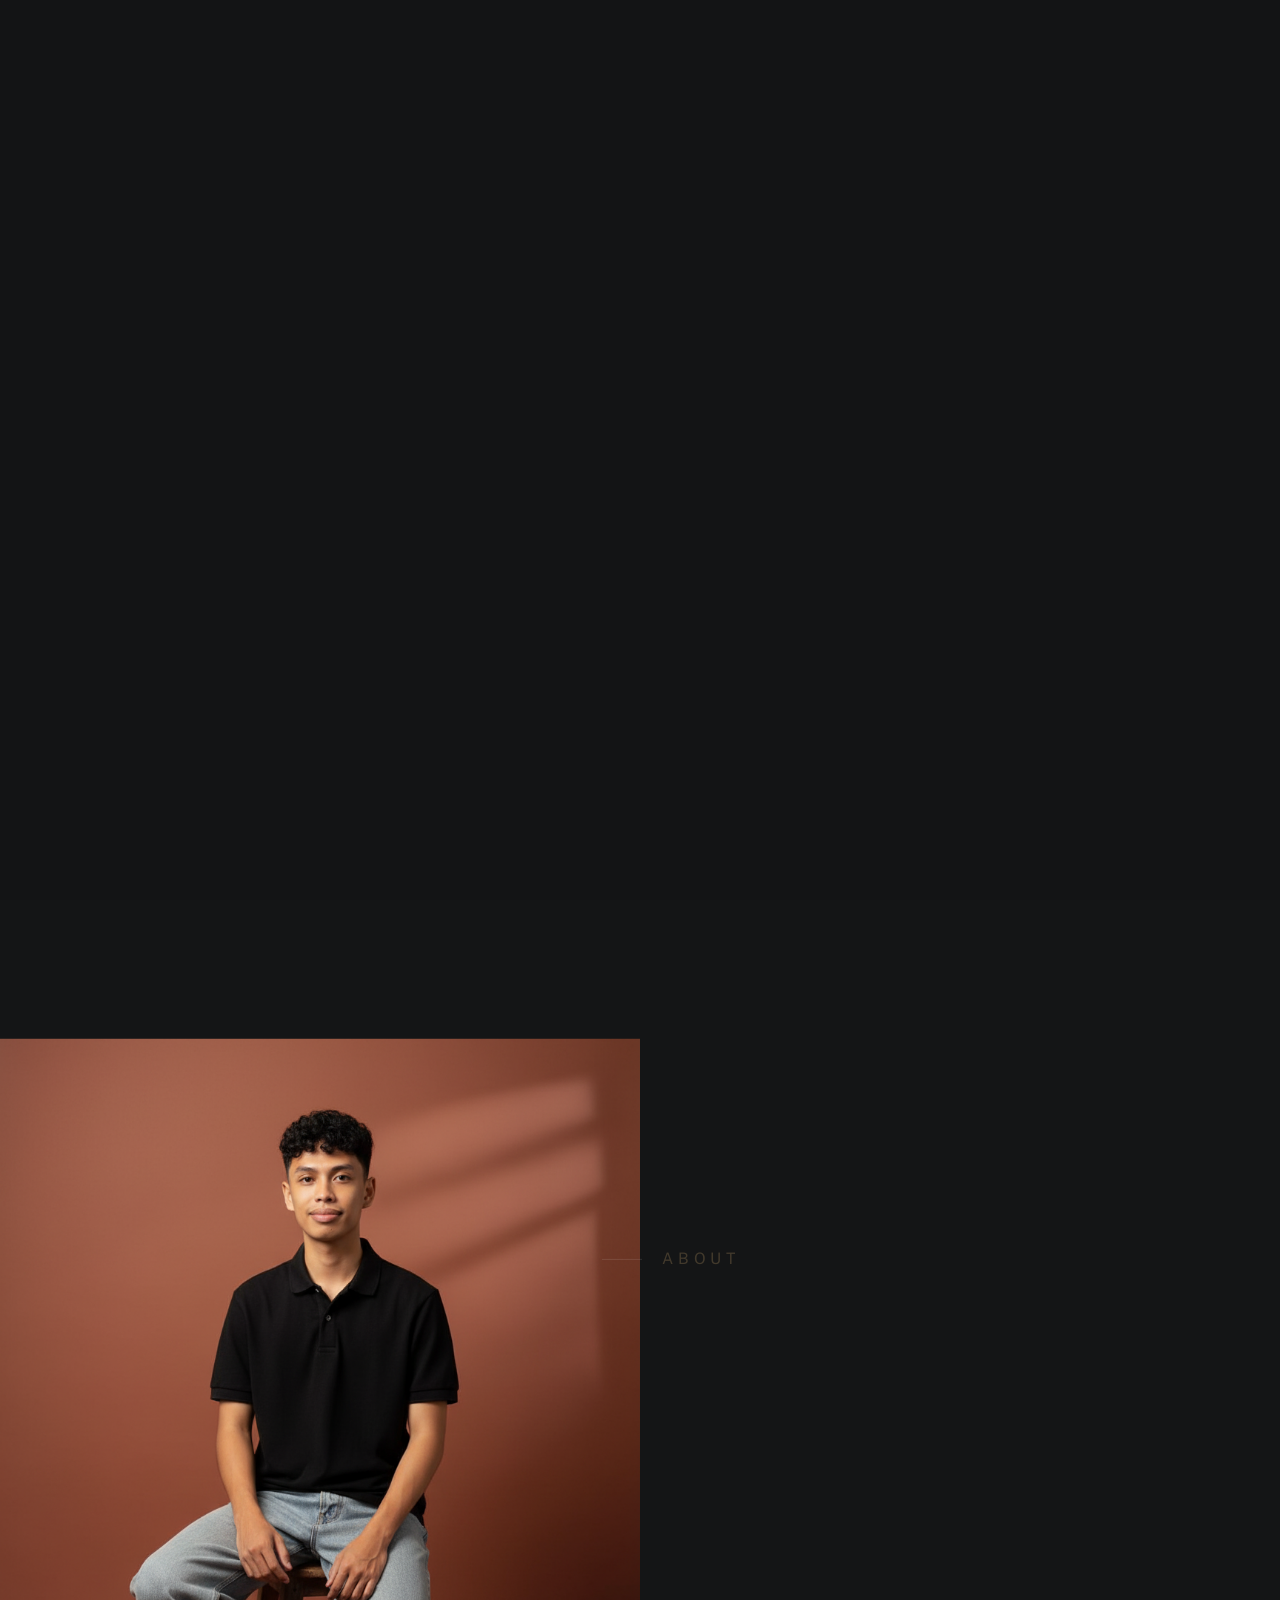
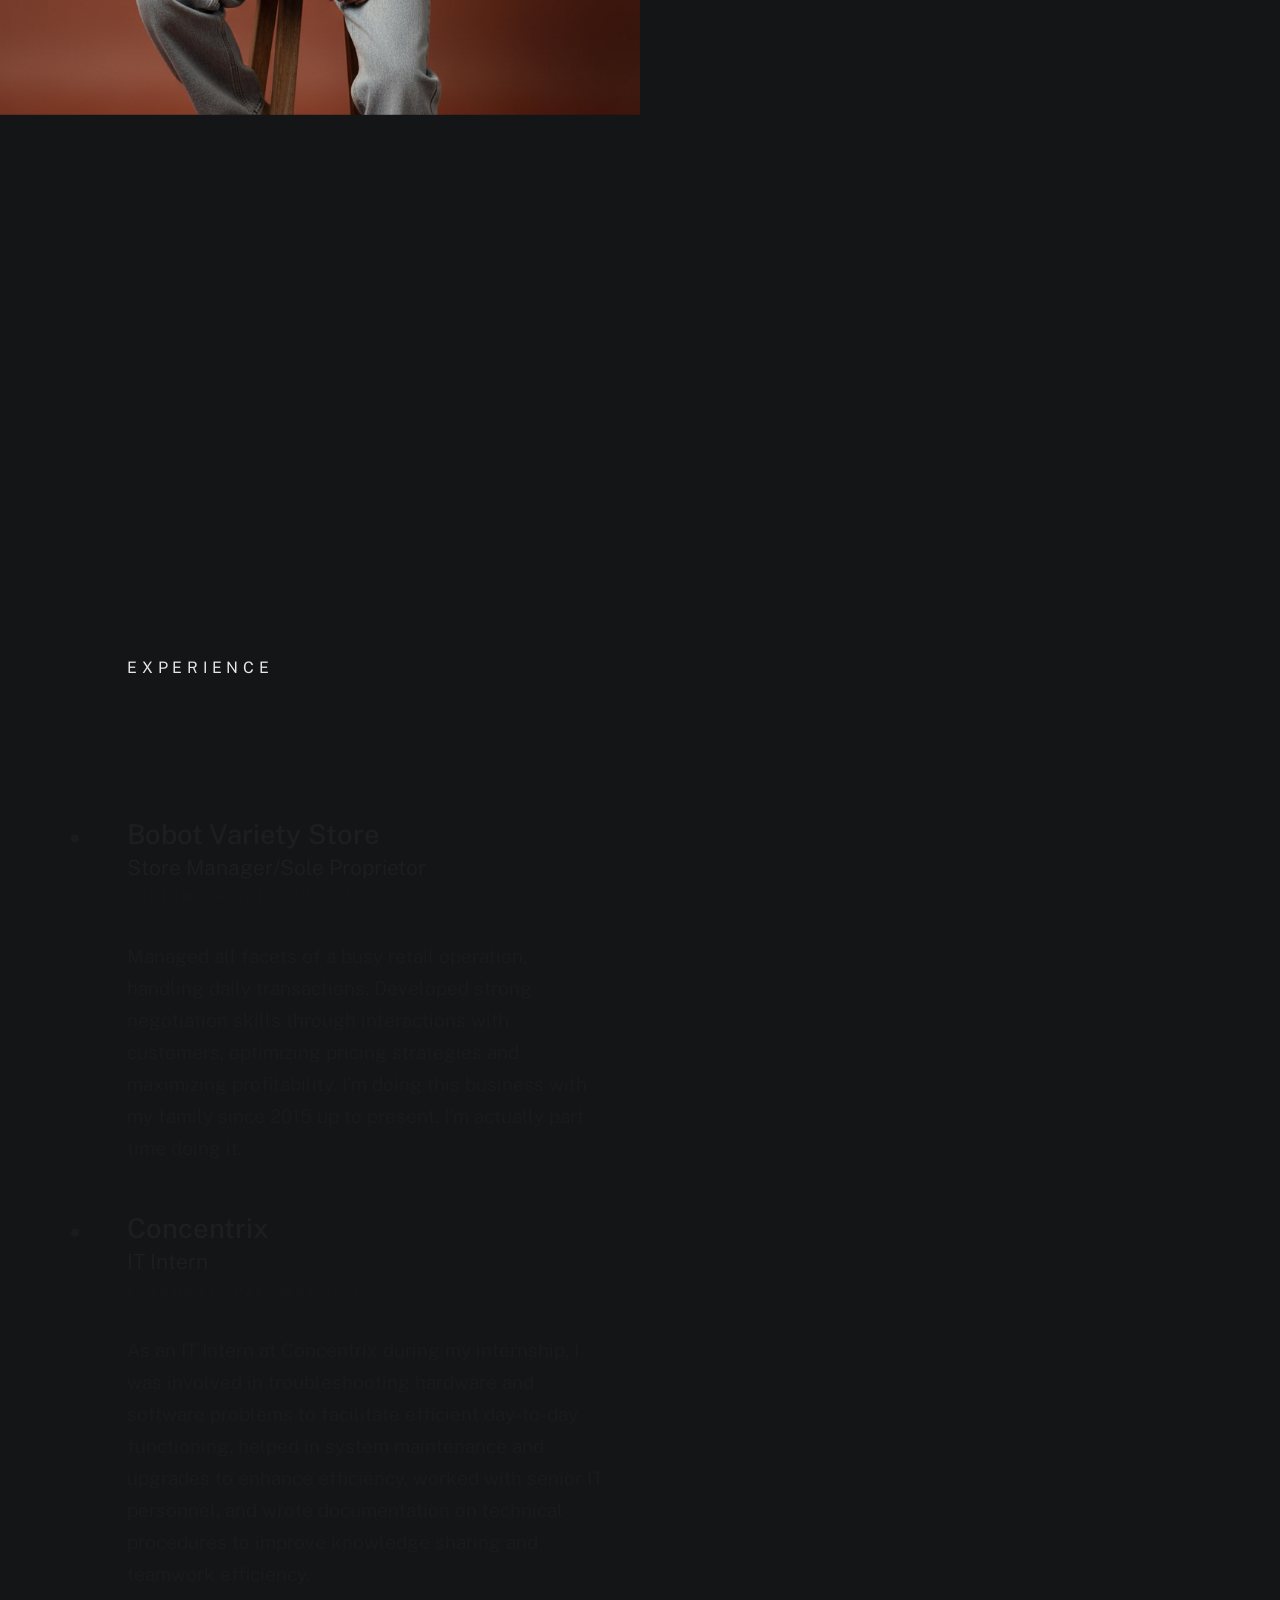
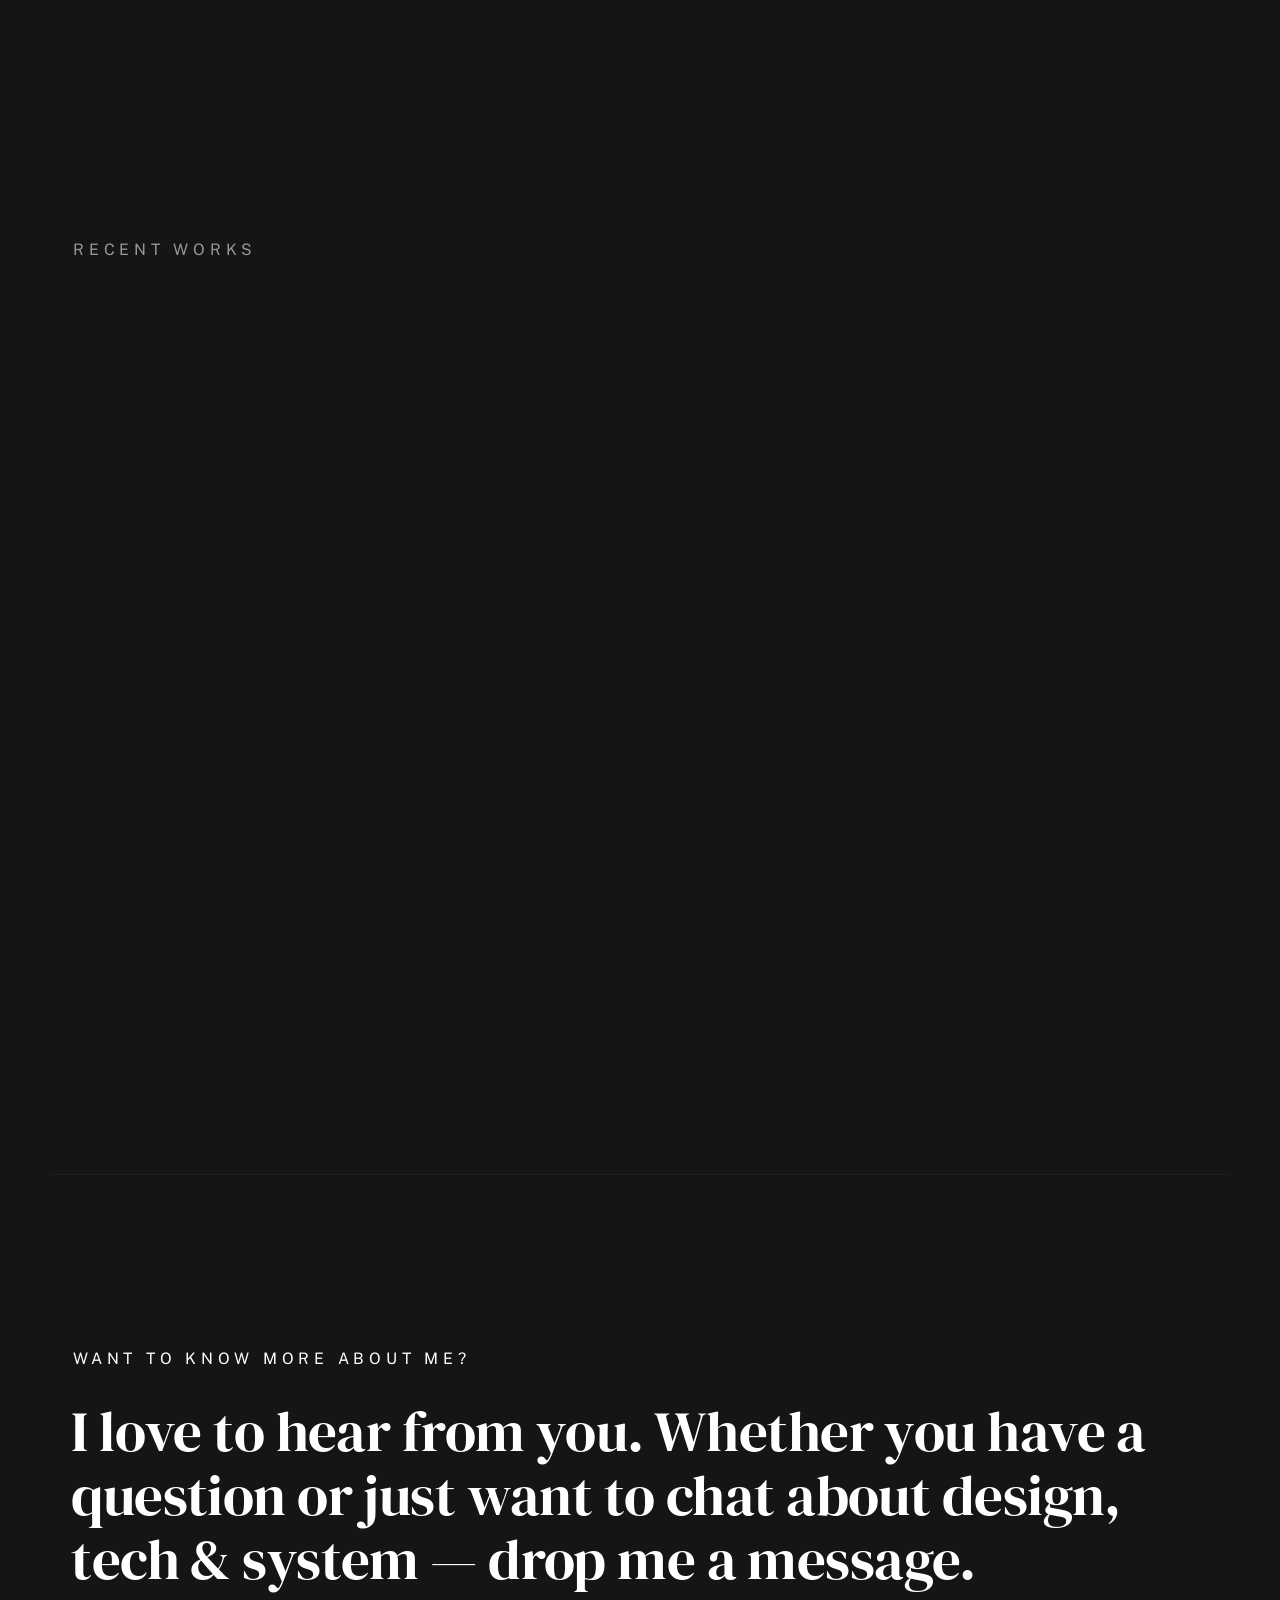
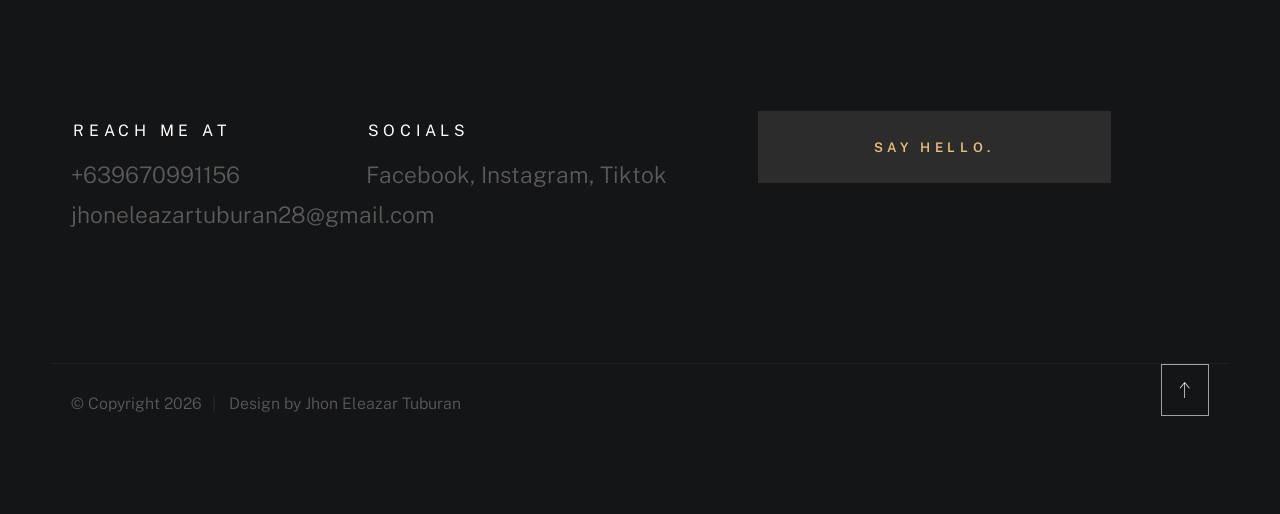
==== index.html @ 9a714595 "Update CV link to point to Resume.pdf" ====
<!DOCTYPE html>
<html class="no-js ss-preload" lang="en">
<head>

    <!--- basic page needs
    ================================================== -->
    <meta charset="utf-8">
    <title>Eleazar</title>
    <meta name="description" content="">
    <meta name="author" content="">

    <!-- mobile specific metas
    ================================================== -->
    <meta name="viewport" content="width=device-width, initial-scale=1">

    <!-- CSS
    ================================================== -->
    <link rel="stylesheet" href="css/vendor.css">
    <link rel="stylesheet" href="css/styles.css">

    <!-- favicons
    ================================================== -->
    <link rel="apple-touch-icon" sizes="180x180" href="images/icons/letter-e.png">
    <link rel="icon" sizes="180x180" href="images/icons/letter-e.png">
    <link rel="icon" type="image/png" sizes="32x32" href="images/icons/letter-e.png">
    <link rel="icon" type="image/png" sizes="16x16" href="images/icons/letter-e.png">
    <link rel="manifest" href="site.webmanifest">

</head>

<body id="top">


    <!-- # preloader
    ================================================== -->
    <div id="preloader">
        <div id="loader">
        </div>
    </div>


    <!-- # page wrap
    ================================================== -->
    <div class="s-pagewrap">

        <div class="circles">
            <span></span>
            <span></span>
            <span></span>
            <span></span>
            <span></span>
        </div>


        <!-- ## site header 
        ================================================== -->
        <header class="s-header">

            <div class="header-mobile">
                <span class="mobile-home-link"><a href="index.html">Eleazar.</a></span>
                <a class="mobile-menu-toggle" href="#0"><span>Menu</span></a>
            </div>

            <div class="row wide main-nav-wrap">
                <nav class="column lg-12 main-nav">
                    <ul>
                        <li><a href="index.html" class="home-link">Eleazar.</a></li>
                        <li class="current"><a href="#intro" class="smoothscroll">Intro</a></li>
                        <li><a href="#about" class="smoothscroll">About</a></li>
                        <li><a href="#works" class="smoothscroll">Works</a></li>
                        <li><a href="#contact" class="smoothscroll">Say Hello</a></li>
                    </ul>
                </nav>
            </div>

        </header> <!-- end s-header -->


        <!-- ## main content
        ==================================================- -->
        <main class="s-content">


            <!-- ### intro
            ================================================== -->
            <section id="intro" class="s-intro target-section">

                <div class="row intro-content wide">

                    <div class="column">
                        <div class="text-pretitle with-line">
                            Welcome!
                        </div>

                        <h1 class="text-huge-title">
                            I am Jhon Eleazar, <br>
                            a digital designer <br>
                            & frontend <br> 
                            developer based <br>
                            in San Mateo, Rizal.
                        </h1>
                    </div>

                    <ul class="intro-social">
                        <li><a href="https://www.facebook.com/eleazartubers/" target="_blank">Facebook</a></li>
                        <li><a href="https://www.instagram.com/jepphinx/" target="_blank">Instagram</a></li>
                        <li><a href="https://www.tiktok.com/@choc.lets?_r=1&_t=ZS-93Rud3FNH4z" target="_blank">Tiktok</a></li>
                    </ul>

                </div> <!-- end intro content -->

                <a href="#about" class="intro-scrolldown smoothscroll">
                    <svg width="24" height="24" viewBox="0 0 24 24" xmlns="http://www.w3.org/2000/svg" fill-rule="evenodd" clip-rule="evenodd"><path d="M11 21.883l-6.235-7.527-.765.644 7.521 9 7.479-9-.764-.645-6.236 7.529v-21.884h-1v21.883z"/></svg>
                </a>

            </section> <!-- end s-intro -->


            <!-- ### about
            ================================================== -->
            <section id="about" class="s-about target-section">


                <div class="row about-info wide" data-animate-block>

                    <div class="column lg-6 md-12 about-info__pic-block">
                        <img src="images/Ai.png" 
                            alt="" class="about-info__pic" data-animate-el>
                    </div>

                    <div class="column lg-6 md-12">
                        <div class="about-info__text" >

                            <h2 class="text-pretitle with-line" data-animate-el>
                                About
                            </h2>
                            <p class="attention-getter" data-animate-el>
                                I am Jhon Eleazar P. Tuburan, 21 years old, 
                                graduated with a program of Bachelor of Science Information Technology (BSIT)
                                at National Teachers College A.Y. 2025-2026.

                                I can do front-end development and design. I love to create beautiful, simple
                                and professional front-end websites that are easy to use for end-users.
                            </p>
                            <a href="projects/Jhon Eleazar P. Tuburan - Resume.pdf" class="btn btn--medium u-fullwidth" target="_blank" data-animate-el>Download CV</a>

                        </div>
                    </div>
                </div> <!-- about-info -->


                <div class="row about-expertise" data-animate-block>
                    <div class="column lg-12">

                        <h2 class="text-pretitle" data-animate-el>Expertise</h2>

                        <ul class="skills-list h1" data-animate-el>
                            <li>Visual Design</li>
                            <li>UI Design</li>
                            <li>Prototyping</li>
                            <li>Illustration</li>
                        </ul>

                    </div>
                </div> <!-- end about-expertise -->


                <div class="row about-timelines" data-animate-block>

                    <div class="column lg-6 tab-12">

                        <h2 class="text-pretitle" data-animate-el>
                            Experience
                        </h2>

                        <div class="timeline" data-animate-el>

                            <div class="timeline__block">
                                <div class="timeline__bullet"></div>
                                <div class="timeline__header">
                                    <h4 class="timeline__title">Bobot Variety Store</h4>
                                    <h5 class="timeline__meta">Store Manager/Sole Proprietor</h5>
                                    <p class="timeline__timeframe">September 2015 - Present</p>
                                </div>
                                <div class="timeline__desc">
                                    <p> Managed all facets of a busy retail operation, handling daily transactions.  
 
                                        Developed strong negotiation skills through interactions with customers, optimizing pricing strategies and 
                                        maximizing profitability.

                                        I'm doing this business with my family since 2015 up to present. I'm actually part time doing it.
                                </div>
                            </div>
    
                            <div class="timeline__block">
                                <div class="timeline__bullet"></div>
                                <div class="timeline__header">
                                    <h4 class="timeline__title">Concentrix</h4>
                                    <h5 class="timeline__meta">IT Intern</h5>
                                    <p class="timeline__timeframe">February 2026 - May 2026</p>
                                </div>
                                <div class="timeline__desc">
                                    <p>As an IT Intern at Concentrix during my internship, 
                                        I was involved in troubleshooting hardware and software problems to facilitate efficient day-to-day functioning, 
                                        helped in system maintenance and upgrades to enhance efficiency, worked with senior IT personnel, 
                                        and wrote documentation on technical procedures to improve knowledge sharing and teamwork efficiency.</p>
                                </div>
                            </div>
    
                        </div> <!-- end timeline -->

                    </div> <!-- end column -->

                    <div class="column lg-6 tab-12">

                        <h2 class="text-pretitle" data-animate-el>
                            Education
                        </h2>

                        <div class="timeline" data-animate-el>

                            <div class="timeline__block">
                                <div class="timeline__bullet"></div>
                                <div class="timeline__header">
                                    <h4 class="timeline__title">National Teachers College</h4>
                                    <h5 class="timeline__meta">Bachelor of Science in Information Technology</h5>
                                    <p class="timeline__timeframe">August 2026</p>
                                </div>
                                <div class="timeline__desc">
                                    <p>Graduated last August 2026. I actually learned a lot in this institution and made new achievements.
                                        I became a Project Manager in our Capstone Project and we made a website for our client which is a Coffee shop.
                                        I also joined different organizations and seminars to enhance my skills in IT and Development.
                                    </p>
                                </div>
                            </div>
    
                            <div class="timeline__block">
                                <div class="timeline__bullet"></div>
                                <div class="timeline__header">
                                    <h4 class="timeline__title">Silangan National Highschool</h4>
                                    <h5 class="timeline__meta">Accountancy, Business, Management</h5>
                                    <p class="timeline__timeframe">March 2020</p>
                                </div>
                                <div class="timeline__desc">
                                    <p>i joined certain organizations and competitions. I became a Journalist in our school for whole academic year.
                                        I also joined different seminars and competitions to enhance my skills in business and management. I became a
                                        runner up in our school's Mr. and Ms. Silangan 2019. Also, I achieve to attend Division School Press Conference as a
                                        Radio Broadcaster representative last 2019.
                                    </p>
                                </div>
                            </div>
    
                        </div> <!-- end timeline -->
                        
                    </div> <!-- end column -->


                </div> <!-- end about-timelines -->

            </section> <!-- end s-about -->


            <!-- ### works
            ================================================== -->
            <section id="works" class="s-works target-section">


                <div class="row works-portfolio">

                    <div class="column lg-12" data-animate-block>

                        <h2 class="text-pretitle" data-animate-el>
                            Recent Works
                        </h2>
                        <p class="h1" data-animate-el>
                            Here are some of my favorite projects I have done lately. Feel free to check them out.
                        </p>
    
                        <ul class="folio-list row block-lg-one-half block-stack-on-1000">

                            <li class="folio-list__item column" data-animate-el>
                                <a class="folio-list__item-link" href="#modal-01">
                                    <div class="folio-list__item-pic">
                                        <img src="images/portfolio/blog.jpg"
                                             srcset="images/portfolio/blog.jpg 1x, images/portfolio/blog@2x.jpg 2x"  alt="">
                                    </div>
                                    
                                    <div class="folio-list__item-text">
                                        <div class="folio-list__item-cat">
                                            Website
                                        </div>
                                        <div class="folio-list__item-title">
                                            Blog about my life.
                                        </div>
                                    </div>
                                </a>
                                <a class="folio-list__proj-link" href="#" title="project link">
                                    <svg width="15" height="15" viewBox="0 0 15 15" fill="none" xmlns="http://www.w3.org/2000/svg"><path d="M8.14645 3.14645C8.34171 2.95118 8.65829 2.95118 8.85355 3.14645L12.8536 7.14645C13.0488 7.34171 13.0488 7.65829 12.8536 7.85355L8.85355 11.8536C8.65829 12.0488 8.34171 12.0488 8.14645 11.8536C7.95118 11.6583 7.95118 11.3417 8.14645 11.1464L11.2929 8H2.5C2.22386 8 2 7.77614 2 7.5C2 7.22386 2.22386 7 2.5 7H11.2929L8.14645 3.85355C7.95118 3.65829 7.95118 3.34171 8.14645 3.14645Z" fill="currentColor" fill-rule="evenodd" clip-rule="evenodd"></path></svg>
                                </a>
                            </li> <!--end folio-list__item -->

                            <li class="folio-list__item column" data-animate-el>
                                <a class="folio-list__item-link" href="#modal-02">
                                    <div class="folio-list__item-pic">
                                        <img src="images/portfolio/dreams.jpg" 
                                             srcset="images/portfolio/dreams.jpg 1x, images/portfolio/dreams@2x.jpg 2x" alt="">
                                    </div>
                                    
                                    <div class="folio-list__item-text">
                                        <div class="folio-list__item-cat">
                                            Website
                                        </div>
                                        <div class="folio-list__item-title">
                                            Dreaming.
                                        </div>
                                    </div>
                                </a>
                                <a class="folio-list__proj-link" href="#" title="project link">
                                    <svg width="15" height="15" viewBox="0 0 15 15" fill="none" xmlns="http://www.w3.org/2000/svg"><path d="M8.14645 3.14645C8.34171 2.95118 8.65829 2.95118 8.85355 3.14645L12.8536 7.14645C13.0488 7.34171 13.0488 7.65829 12.8536 7.85355L8.85355 11.8536C8.65829 12.0488 8.34171 12.0488 8.14645 11.8536C7.95118 11.6583 7.95118 11.3417 8.14645 11.1464L11.2929 8H2.5C2.22386 8 2 7.77614 2 7.5C2 7.22386 2.22386 7 2.5 7H11.2929L8.14645 3.85355C7.95118 3.65829 7.95118 3.34171 8.14645 3.14645Z" fill="currentColor" fill-rule="evenodd" clip-rule="evenodd"></path></svg>
                                </a>
                            </li> <!--end folio-list__item -->

                            <li class="folio-list__item column" data-animate-el>
                                <a class="folio-list__item-link" href="#modal-03">
                                    <div class="folio-list__item-pic">
                                        <img src="images/portfolio/jesus.jpg" 
                                             srcset="images/portfolio/jesus.jpg 1x, images/portfolio/jesus@2x.jpg 2x" alt="">
                                    </div>
                                    
                                    <div class="folio-list__item-text">
                                        <div class="folio-list__item-cat">
                                            Website
                                        </div>
                                        <div class="folio-list__item-title">
                                            Jesus.
                                        </div>
                                    </div>
                                </a>
                                <a class="folio-list__proj-link" href="#" title="project link">
                                    <svg width="15" height="15" viewBox="0 0 15 15" fill="none" xmlns="http://www.w3.org/2000/svg"><path d="M8.14645 3.14645C8.34171 2.95118 8.65829 2.95118 8.85355 3.14645L12.8536 7.14645C13.0488 7.34171 13.0488 7.65829 12.8536 7.85355L8.85355 11.8536C8.65829 12.0488 8.34171 12.0488 8.14645 11.8536C7.95118 11.6583 7.95118 11.3417 8.14645 11.1464L11.2929 8H2.5C2.22386 8 2 7.77614 2 7.5C2 7.22386 2.22386 7 2.5 7H11.2929L8.14645 3.85355C7.95118 3.65829 7.95118 3.34171 8.14645 3.14645Z" fill="currentColor" fill-rule="evenodd" clip-rule="evenodd"></path></svg>
                                </a>
                            </li> <!--end folio-list__item -->

                            <li class="folio-list__item column" data-animate-el>
                                <a class="folio-list__item-link" href="#modal-04">
                                    <div class="folio-list__item-pic">
                                        <img src="images/portfolio/lent.jpg"
                                             srcset="images/portfolio/lent.jpg 1x, images/portfolio/lent@2x.jpg 2x" alt="">
                                    </div>
                                    
                                    <div class="folio-list__item-text">
                                        <div class="folio-list__item-cat">
                                            Website
                                        </div>
                                        <div class="folio-list__item-title">
                                            Holy Week.
                                        </div>
                                    </div>
                                </a>
                                <a class="folio-list__proj-link" href="#" title="project link">
                                    <svg width="15" height="15" viewBox="0 0 15 15" fill="none" xmlns="http://www.w3.org/2000/svg"><path d="M8.14645 3.14645C8.34171 2.95118 8.65829 2.95118 8.85355 3.14645L12.8536 7.14645C13.0488 7.34171 13.0488 7.65829 12.8536 7.85355L8.85355 11.8536C8.65829 12.0488 8.34171 12.0488 8.14645 11.8536C7.95118 11.6583 7.95118 11.3417 8.14645 11.1464L11.2929 8H2.5C2.22386 8 2 7.77614 2 7.5C2 7.22386 2.22386 7 2.5 7H11.2929L8.14645 3.85355C7.95118 3.65829 7.95118 3.34171 8.14645 3.14645Z" fill="currentColor" fill-rule="evenodd" clip-rule="evenodd"></path></svg>
                                </a>
                            </li> <!--end folio-list__item -->

                            <li class="folio-list__item column" data-animate-el>
                                <a class="folio-list__item-link" href="#modal-05">
                                    <div class="folio-list__item-pic">
                                        <img src="images/portfolio/plant.jpg" 
                                             srcset="images/portfolio/plant.jpg 1x, images/portfolio/plant@2x.jpg 2x" alt="">
                                    </div>
                                    
                                    <div class="folio-list__item-text">
                                        <div class="folio-list__item-cat">
                                            Website
                                        </div>
                                        <div class="folio-list__item-title">
                                            Plant Species.
                                        </div>
                                    </div>
                                </a>
                                <a class="folio-list__proj-link" href="#" title="project link">
                                    <svg width="15" height="15" viewBox="0 0 15 15" fill="none" xmlns="http://www.w3.org/2000/svg"><path d="M8.14645 3.14645C8.34171 2.95118 8.65829 2.95118 8.85355 3.14645L12.8536 7.14645C13.0488 7.34171 13.0488 7.65829 12.8536 7.85355L8.85355 11.8536C8.65829 12.0488 8.34171 12.0488 8.14645 11.8536C7.95118 11.6583 7.95118 11.3417 8.14645 11.1464L11.2929 8H2.5C2.22386 8 2 7.77614 2 7.5C2 7.22386 2.22386 7 2.5 7H11.2929L8.14645 3.85355C7.95118 3.65829 7.95118 3.34171 8.14645 3.14645Z" fill="currentColor" fill-rule="evenodd" clip-rule="evenodd"></path></svg>
                                </a>
                            </li> <!--end folio-list__item -->

                        </ul> <!-- end folio-list -->

                    </div> <!-- end column -->


                    <!-- Modal Templates Popup
                    -------------------------------------------- -->
                    <div id="modal-01" hidden>
                        <div class="modal-popup">
                            <img src="images/portfolio/gallery/g-blog.jpg" alt="">
                
                            <div class="modal-popup__desc">
                                <h5>Personal Blog</h5>
                                <p>It will contains some of my personal things I do from the past. It is basically simple and not yet so functional.</p>
                                <ul class="modal-popup__cat">
                                    <li>Blog</li>
                                    <li>Personal Life</li>
                                </ul>
                            </div>
                
                            <a href="projects/blog/blog.html" class="modal-popup__details" target="_blank">Project link</a>
                        </div>
                    </div> <!-- end modal -->

                    <div id="modal-02" hidden>
                        <div class="modal-popup">
                            <img src="images/portfolio/gallery/g-dreams.jpg" alt="">
                
                            <div class="modal-popup__desc">
                                <h5>Dreams</h5>
                                <p>I made this blog because I want to share my life to anyone and I want to inspire that it is not hard to have dreams 
                                    as long as you're making it real and taking actions rather than waiting for nothing. 
                                    I hope you have a good time reading!</p>
                                <ul class="modal-popup__cat">
                                    <li>Website</li>
                                    <li>Personal Life</li>
                                </ul>
                            </div>
                
                            <a href="projects/hobbies&dreams-website/index.html" class="modal-popup__details" target="_blank">Project link</a>
                        </div>
                    </div> <!-- end modal -->

                    <div id="modal-03" hidden>
                        <div class="modal-popup">
                            <img src="images/portfolio/gallery/g-jesus.jpg" alt="">
                
                            <div class="modal-popup__desc">
                                <h5>Jesus</h5>
                                <p>Chat messenger for Jesus Christ and talks about life.</p>
                                <ul class="modal-popup__cat">
                                    <li>Chat</li>
                                    <li>Website</li>
                                </ul>
                            </div>
                
                            <a href="projects/jesus/conversation-jesus.html" class="modal-popup__details" target="_blank">Project link</a>
                        </div>
                    </div> <!-- end modal -->

                    <div id="modal-04" hidden>
                        <div class="modal-popup">
                            <img src="images/portfolio/gallery/g-lent.jpg" alt="">
                
                            <div class="modal-popup__desc">
                                <h5>Holy Week</h5>
                                <p>Navigation about what happened to Jesus Christ.</p>
                                <ul class="modal-popup__cat">
                                    <li>Website</li>
                                    <li>Lent Season</li>
                                </ul>
                            </div>
                
                            <a href="projects/holyweek/holy-week.html" class="modal-popup__details" target="_blank">Project link</a>
                        </div>
                    </div> <!-- end modal -->

                    <div id="modal-05" hidden>
                        <div class="modal-popup">

                            <img src="images/portfolio/gallery/g-plant.jpg" alt="">
                
                            <div class="modal-popup__desc">
                                <h5>Plants</h5>
                                <p>Different types of plant and species.</p>
                                <ul class="modal-popup__cat">
                                    <li>Illustration</li>
                                    <li>Website</li>
                                </ul>
                            </div>
                
                            <a href="projects/plants/plantworld.html" class="modal-popup__details" target="_blank">Project link</a>
                        </div>
                    </div> <!-- end modal -->

                </div> <!-- end works-portfolio -->

            </section> <!-- end s-works -->


            <!-- ### contact
            ================================================== -->
            <section id="contact" class="s-contact target-section">

                <div class="row contact-top">
                    <div class="column lg-12">
                        <h2 class="text-pretitle">
                            Want to know more about me?
                        </h2>

                        <p class="h1">
                            I love to hear from you.
                            Whether you have a question or just 
                            want to chat about design, tech & system — drop me a message.
                        </p>
                    </div>
                </div> <!-- end contact-top -->

                <div class="row contact-bottom">
                    <div class="column lg-3 md-5 tab-6 stack-on-550 contact-block">
                        <h3 class="text-pretitle">Reach me at</h3>
                        <p class="contact-links">
                            <a href="phone:+639670991156">+639670991156</a><br>
                            <a href="mailto:jhoneleazartuburan28@gmai.com">jhoneleazartuburan28@gmail.com</a>
                        </p>
                    </div>
                    <div class="column lg-4 md-5 tab-6 stack-on-550 contact-block">
                        <h3 class="text-pretitle">Socials</h3>
                        <ul class="contact-social">
                            <li><a href="https://www.facebook.com/eleazartubers/" target="_blank">Facebook</a></li>
                            <li><a href="https://www.instagram.com/jepphinx/" target="_blank">Instagram</a></li>
                            <li><a href="https://www.tiktok.com/@choc.lets?_r=1&_t=ZS-93Rud3FNH4z" target="_blank">Tiktok</a></li>
                        </ul>
                    </div>
                    <div class="column lg-4 md-12 contact-block">
                        <a href="mailto:jhoneleazartuburan28@gmail.com" class="mailtoui btn btn--medium u-fullwidth contact-btn">Say Hello.</a>
                    </div>
                </div> <!-- end contact-bottom -->

            </section> <!-- end contact -->

        </main> <!-- end s-content -->


        <!-- ## footer
        ================================================== -->
        <footer class="s-footer">

            <div class="row">
                <div class="column ss-copyright">
                    <span>© Copyright 2026</span> 
                    <span>Design by Jhon Eleazar Tuburan</span>
                </div>

                <div class="ss-go-top">
                    <a class="smoothscroll" title="Back to Top" href="#top">
                        <svg xmlns="http://www.w3.org/2000/svg" viewBox="0 0 24 24" fill-rule="evenodd" clip-rule="evenodd"><path d="M11 2.206l-6.235 7.528-.765-.645 7.521-9 7.479 9-.764.646-6.236-7.53v21.884h-1v-21.883z"/></svg>
                    </a>
                </div>
            </div>

        </footer> <!-- end s-footer -->

    </div> <!-- end -s-pagewrap -->


    <!-- Java Script
    ================================================== -->
    <script src="js/plugins.js"></script>
    <script src="js/main.js"></script>

</body>
</html>
---- css/vendor.css ----
/* ===================================================================
 * Theme Third-party Stylesheets
 * Template Ver. 1.0.0
 * 02-16-2021
 * -------------------------------------------------------------------
 *
 * TOC:
 * 
 * # PrismJS 1.20.0
 * # Swiper 6.4.5
 * # Basiclightbox
 * 
 * ------------------------------------------------------------------- */



/* ===================================================================
 * # PrismJS 1.20.0
 *   https://prismjs.com/download.html#themes=prism-tomorrow&languages=markup+css+clike+javascript+markup-templating+php
 *   
 *   prism.js tomorrow night eighties for JavaScript, CoffeeScript, CSS and HTML
 *   Based on https://github.com/chriskempson/tomorrow-theme
 *   @author Rose Pritchard
 * ------------------------------------------------------------------- */

code[class*="language-"],
pre[class*="language-"] {
    color           : #ccc;
    background      : none;
    font-family     : var(--font-mono);
    font-size       : calc(var(--text-size) * 0.9444);
    text-align      : left;
    white-space     : pre;
    word-spacing    : normal;
    word-break      : normal;
    word-wrap       : normal;
    line-height     : var(--vspace-1);
    -moz-tab-size   : 4;
    -o-tab-size     : 4;
    tab-size        : 4;
    -webkit-hyphens : none;
    -moz-hyphens    : none;
    -ms-hyphens     : none;
    hyphens         : none;
}

/* Code blocks */

pre[class*="language-"] {
    padding  : var(--vspace-0_5) 0 var(--vspace-1);
    margin   : 0;
    overflow : auto;
}

:not(pre)>code[class*="language-"],
pre[class*="language-"] {
    background : #2d2d2d;
}

/* Inline code */

:not(pre)>code[class*="language-"] {
    padding     : .1em;
    white-space : normal;
}

.token.comment,
.token.block-comment,
.token.prolog,
.token.doctype,
.token.cdata {
    color : #999;
}

.token.punctuation {
    color : #ccc;
}

.token.tag,
.token.attr-name,
.token.namespace,
.token.deleted {
    color : #e2777a;
}

.token.function-name {
    color : #6196cc;
}

.token.boolean,
.token.number,
.token.function {
    color : #f08d49;
}

.token.property,
.token.class-name,
.token.constant,
.token.symbol {
    color : #f8c555;
}

.token.selector,
.token.important,
.token.atrule,
.token.keyword,
.token.builtin {
    color : #cc99cd;
}

.token.string,
.token.char,
.token.attr-value,
.token.regex,
.token.variable {
    color : #7ec699;
}

.token.operator,
.token.entity,
.token.url {
    color : #67cdcc;
}

.token.important,
.token.bold {
    font-weight : bold;
}

.token.italic {
    font-style : italic;
}

.token.entity {
    cursor : help;
}

.token.inserted {
    color : green;
}



/* ===================================================================
 * # Swiper 6.4.5
 *   Most modern mobile touch slider and framework with hardware accelerated transitions
 *   https://swiperjs.com
 *
 *   Copyright 2014-2020 Vladimir Kharlampidi
 *
 *   Released under the MIT License
 *
 *   Released on: December 18, 2020
 * ------------------------------------------------------------------- */

@font-face {
    font-family : "swiper-icons";
    src         : url("data:application/font-woff;charset=utf-8;base64, [base64]//wADZ2x5ZgAAAywAAADMAAAD2MHtryVoZWFkAAABbAAAADAAAAA2E2+eoWhoZWEAAAGcAAAAHwAAACQC9gDzaG10eAAAAigAAAAZAAAArgJkABFsb2NhAAAC0AAAAFoAAABaFQAUGG1heHAAAAG8AAAAHwAAACAAcABAbmFtZQAAA/gAAAE5AAACXvFdBwlwb3N0AAAFNAAAAGIAAACE5s74hXjaY2BkYGAAYpf5Hu/j+W2+MnAzMYDAzaX6QjD6/4//Bxj5GA8AuRwMYGkAPywL13jaY2BkYGA88P8Agx4j+/8fQDYfA1AEBWgDAIB2BOoAeNpjYGRgYNBh4GdgYgABEMnIABJzYNADCQAACWgAsQB42mNgYfzCOIGBlYGB0YcxjYGBwR1Kf2WQZGhhYGBiYGVmgAFGBiQQkOaawtDAoMBQxXjg/wEGPcYDDA4wNUA2CCgwsAAAO4EL6gAAeNpj2M0gyAACqxgGNWBkZ2D4/wMA+xkDdgAAAHjaY2BgYGaAYBkGRgYQiAHyGMF8FgYHIM3DwMHABGQrMOgyWDLEM1T9/w8UBfEMgLzE////P/5//f/V/xv+r4eaAAeMbAxwIUYmIMHEgKYAYjUcsDAwsLKxc3BycfPw8jEQA/[base64]/uznmfPFBNODM2K7MTQ45YEAZqGP81AmGGcF3iPqOop0r1SPTaTbVkfUe4HXj97wYE+yNwWYxwWu4v1ugWHgo3S1XdZEVqWM7ET0cfnLGxWfkgR42o2PvWrDMBSFj/IHLaF0zKjRgdiVMwScNRAoWUoH78Y2icB/yIY09An6AH2Bdu/UB+yxopYshQiEvnvu0dURgDt8QeC8PDw7Fpji3fEA4z/PEJ6YOB5hKh4dj3EvXhxPqH/SKUY3rJ7srZ4FZnh1PMAtPhwP6fl2PMJMPDgeQ4rY8YT6Gzao0eAEA409DuggmTnFnOcSCiEiLMgxCiTI6Cq5DZUd3Qmp10vO0LaLTd2cjN4fOumlc7lUYbSQcZFkutRG7g6JKZKy0RmdLY680CDnEJ+UMkpFFe1RN7nxdVpXrC4aTtnaurOnYercZg2YVmLN/d/gczfEimrE/fs/bOuq29Zmn8tloORaXgZgGa78yO9/cnXm2BpaGvq25Dv9S4E9+5SIc9PqupJKhYFSSl47+Qcr1mYNAAAAeNptw0cKwkAAAMDZJA8Q7OUJvkLsPfZ6zFVERPy8qHh2YER+3i/BP83vIBLLySsoKimrqKqpa2hp6+jq6RsYGhmbmJqZSy0sraxtbO3sHRydnEMU4uR6yx7JJXveP7WrDycAAAAAAAH//wACeNpjYGRgYOABYhkgZgJCZgZNBkYGLQZtIJsFLMYAAAw3ALgAeNolizEKgDAQBCchRbC2sFER0YD6qVQiBCv/H9ezGI6Z5XBAw8CBK/m5iQQVauVbXLnOrMZv2oLdKFa8Pjuru2hJzGabmOSLzNMzvutpB3N42mNgZGBg4GKQYzBhYMxJLMlj4GBgAYow/P/PAJJhLM6sSoWKfWCAAwDAjgbRAAB42mNgYGBkAIIbCZo5IPrmUn0hGA0AO8EFTQAA") format("woff");
    font-weight : 400;
    font-style  : normal;
}

:root {
    --swiper-theme-color : #007aff;
}

.swiper-container {
    margin-left  : auto;
    margin-right : auto;
    position     : relative;
    overflow     : hidden;
    list-style   : none;
    padding      : 0;
    /* Fix of Webkit flickering */
    z-index      : 1;
}

.swiper-container-vertical>.swiper-wrapper {
    flex-direction : column;
}

.swiper-wrapper {
    position            : relative;
    width               : 100%;
    height              : 100%;
    z-index             : 1;
    display             : flex;
    transition-property : transform;
    box-sizing          : content-box;
}

.swiper-container-android .swiper-slide,
.swiper-wrapper {
    transform : translate3d(0px, 0, 0);
}

.swiper-container-multirow>.swiper-wrapper {
    flex-wrap : wrap;
}

.swiper-container-multirow-column>.swiper-wrapper {
    flex-wrap      : wrap;
    flex-direction : column;
}

.swiper-container-free-mode>.swiper-wrapper {
    transition-timing-function : ease-out;
    margin                     : 0 auto;
}

.swiper-slide {
    flex-shrink         : 0;
    width               : 100%;
    height              : 100%;
    position            : relative;
    transition-property : transform;
}

.swiper-slide-invisible-blank {
    visibility : hidden;
}

/* Auto Height */

.swiper-container-autoheight,
.swiper-container-autoheight .swiper-slide {
    height : auto;
}

.swiper-container-autoheight .swiper-wrapper {
    align-items         : flex-start;
    transition-property : transform, height;
}

/* 3D Effects */

.swiper-container-3d {
    perspective : 1200px;
}

.swiper-container-3d .swiper-wrapper,
.swiper-container-3d .swiper-slide,
.swiper-container-3d .swiper-slide-shadow-left,
.swiper-container-3d .swiper-slide-shadow-right,
.swiper-container-3d .swiper-slide-shadow-top,
.swiper-container-3d .swiper-slide-shadow-bottom,
.swiper-container-3d .swiper-cube-shadow {
    transform-style : preserve-3d;
}

.swiper-container-3d .swiper-slide-shadow-left,
.swiper-container-3d .swiper-slide-shadow-right,
.swiper-container-3d .swiper-slide-shadow-top,
.swiper-container-3d .swiper-slide-shadow-bottom {
    position       : absolute;
    left           : 0;
    top            : 0;
    width          : 100%;
    height         : 100%;
    pointer-events : none;
    z-index        : 10;
}

.swiper-container-3d .swiper-slide-shadow-left {
    background-image : linear-gradient(to left, rgba(0, 0, 0, 0.5), rgba(0, 0, 0, 0));
}

.swiper-container-3d .swiper-slide-shadow-right {
    background-image : linear-gradient(to right, rgba(0, 0, 0, 0.5), rgba(0, 0, 0, 0));
}

.swiper-container-3d .swiper-slide-shadow-top {
    background-image : linear-gradient(to top, rgba(0, 0, 0, 0.5), rgba(0, 0, 0, 0));
}

.swiper-container-3d .swiper-slide-shadow-bottom {
    background-image : linear-gradient(to bottom, rgba(0, 0, 0, 0.5), rgba(0, 0, 0, 0));
}

/* CSS Mode */

.swiper-container-css-mode>.swiper-wrapper {
    overflow           : auto;
    scrollbar-width    : none;
    /* For Firefox */
    -ms-overflow-style : none;
    /* For Internet Explorer and Edge */
}

.swiper-container-css-mode>.swiper-wrapper::-webkit-scrollbar {
    display : none;
}

.swiper-container-css-mode>.swiper-wrapper>.swiper-slide {
    scroll-snap-align : start start;
}

.swiper-container-horizontal.swiper-container-css-mode>.swiper-wrapper {
    scroll-snap-type : x mandatory;
}

.swiper-container-vertical.swiper-container-css-mode>.swiper-wrapper {
    scroll-snap-type : y mandatory;
}

:root {
    --swiper-navigation-size   : 44px;
    /*
    --swiper-navigation-color  : var(--swiper-theme-color);
    */
}

.swiper-button-prev,
.swiper-button-next {
    position        : absolute;
    top             : 50%;
    width           : calc(var(--swiper-navigation-size) / 44 * 27);
    height          : var(--swiper-navigation-size);
    margin-top      : calc(-1 * var(--swiper-navigation-size) / 2);
    z-index         : 10;
    cursor          : pointer;
    display         : flex;
    align-items     : center;
    justify-content : center;
    color           : var(--swiper-navigation-color, var(--swiper-theme-color));
}

.swiper-button-prev.swiper-button-disabled,
.swiper-button-next.swiper-button-disabled {
    opacity        : 0.35;
    cursor         : auto;
    pointer-events : none;
}

.swiper-button-prev:after,
.swiper-button-next:after {
    font-family    : swiper-icons;
    font-size      : var(--swiper-navigation-size);
    text-transform : none !important;
    letter-spacing : 0;
    text-transform : none;
    font-variant   : initial;
    line-height    : 1;
}

.swiper-button-prev,
.swiper-container-rtl .swiper-button-next {
    left  : 10px;
    right : auto;
}

.swiper-button-prev:after,
.swiper-container-rtl .swiper-button-next:after {
    content : "prev";
}

.swiper-button-next,
.swiper-container-rtl .swiper-button-prev {
    right : 10px;
    left  : auto;
}

.swiper-button-next:after,
.swiper-container-rtl .swiper-button-prev:after {
    content : "next";
}

.swiper-button-prev.swiper-button-white,
.swiper-button-next.swiper-button-white {
    --swiper-navigation-color : #ffffff;
}

.swiper-button-prev.swiper-button-black,
.swiper-button-next.swiper-button-black {
    --swiper-navigation-color : #000000;
}

.swiper-button-lock {
    display : none;
}

:root {
    /*
    --swiper-pagination-color: var(--swiper-theme-color);
    */
}

.swiper-pagination {
    position   : absolute;
    text-align : center;
    transition : 300ms opacity;
    transform  : translate3d(0, 0, 0);
    z-index    : 10;
}

.swiper-pagination.swiper-pagination-hidden {
    opacity : 0;
}

/* Common Styles */

.swiper-pagination-fraction,
.swiper-pagination-custom,
.swiper-container-horizontal>.swiper-pagination-bullets {
    bottom : 10px;
    left   : 0;
    width  : 100%;
}

/* Bullets */

.swiper-pagination-bullets-dynamic {
    overflow  : hidden;
    font-size : 0;
}

.swiper-pagination-bullets-dynamic .swiper-pagination-bullet {
    transform : scale(0.33);
    position  : relative;
}

.swiper-pagination-bullets-dynamic .swiper-pagination-bullet-active {
    transform : scale(1);
}

.swiper-pagination-bullets-dynamic .swiper-pagination-bullet-active-main {
    transform : scale(1);
}

.swiper-pagination-bullets-dynamic .swiper-pagination-bullet-active-prev {
    transform : scale(0.66);
}

.swiper-pagination-bullets-dynamic .swiper-pagination-bullet-active-prev-prev {
    transform : scale(0.33);
}

.swiper-pagination-bullets-dynamic .swiper-pagination-bullet-active-next {
    transform : scale(0.66);
}

.swiper-pagination-bullets-dynamic .swiper-pagination-bullet-active-next-next {
    transform : scale(0.33);
}

.swiper-pagination-bullet {
    width         : 8px;
    height        : 8px;
    display       : inline-block;
    border-radius : 100%;
    background    : #000;
    opacity       : 0.2;
}

button.swiper-pagination-bullet {
    border             : none;
    margin             : 0;
    padding            : 0;
    box-shadow         : none;
    -webkit-appearance : none;
    -moz-appearance    : none;
    appearance         : none;
}

.swiper-pagination-clickable .swiper-pagination-bullet {
    cursor : pointer;
}

.swiper-pagination-bullet-active {
    opacity    : 1;
    background : var(--swiper-pagination-color, var(--swiper-theme-color));
}

.swiper-container-vertical>.swiper-pagination-bullets {
    right     : 10px;
    top       : 50%;
    transform : translate3d(0px, -50%, 0);
}

.swiper-container-vertical>.swiper-pagination-bullets .swiper-pagination-bullet {
    margin  : 6px 0;
    display : block;
}

.swiper-container-vertical>.swiper-pagination-bullets.swiper-pagination-bullets-dynamic {
    top       : 50%;
    transform : translateY(-50%);
    width     : 8px;
}

.swiper-container-vertical>.swiper-pagination-bullets.swiper-pagination-bullets-dynamic .swiper-pagination-bullet {
    display    : inline-block;
    transition : 200ms transform, 200ms top;
}

.swiper-container-horizontal>.swiper-pagination-bullets .swiper-pagination-bullet {
    margin : 0 4px;
}

.swiper-container-horizontal>.swiper-pagination-bullets.swiper-pagination-bullets-dynamic {
    left        : 50%;
    transform   : translateX(-50%);
    white-space : nowrap;
}

.swiper-container-horizontal>.swiper-pagination-bullets.swiper-pagination-bullets-dynamic .swiper-pagination-bullet {
    transition : 200ms transform, 200ms left;
}

.swiper-container-horizontal.swiper-container-rtl>.swiper-pagination-bullets-dynamic .swiper-pagination-bullet {
    transition : 200ms transform, 200ms right;
}

/* Progress */

.swiper-pagination-progressbar {
    background : rgba(0, 0, 0, 0.25);
    position   : absolute;
}

.swiper-pagination-progressbar .swiper-pagination-progressbar-fill {
    background       : var(--swiper-pagination-color, var(--swiper-theme-color));
    position         : absolute;
    left             : 0;
    top              : 0;
    width            : 100%;
    height           : 100%;
    transform        : scale(0);
    transform-origin : left top;
}

.swiper-container-rtl .swiper-pagination-progressbar .swiper-pagination-progressbar-fill {
    transform-origin : right top;
}

.swiper-container-horizontal>.swiper-pagination-progressbar,
.swiper-container-vertical>.swiper-pagination-progressbar.swiper-pagination-progressbar-opposite {
    width  : 100%;
    height : 4px;
    left   : 0;
    top    : 0;
}

.swiper-container-vertical>.swiper-pagination-progressbar,
.swiper-container-horizontal>.swiper-pagination-progressbar.swiper-pagination-progressbar-opposite {
    width  : 4px;
    height : 100%;
    left   : 0;
    top    : 0;
}

.swiper-pagination-white {
    --swiper-pagination-color : #ffffff;
}

.swiper-pagination-black {
    --swiper-pagination-color : #000000;
}

.swiper-pagination-lock {
    display : none;
}

/* Scrollbar */

.swiper-scrollbar {
    border-radius    : 10px;
    position         : relative;
    -ms-touch-action : none;
    background       : rgba(0, 0, 0, 0.1);
}

.swiper-container-horizontal>.swiper-scrollbar {
    position : absolute;
    left     : 1%;
    bottom   : 3px;
    z-index  : 50;
    height   : 5px;
    width    : 98%;
}

.swiper-container-vertical>.swiper-scrollbar {
    position : absolute;
    right    : 3px;
    top      : 1%;
    z-index  : 50;
    width    : 5px;
    height   : 98%;
}

.swiper-scrollbar-drag {
    height        : 100%;
    width         : 100%;
    position      : relative;
    background    : rgba(0, 0, 0, 0.5);
    border-radius : 10px;
    left          : 0;
    top           : 0;
}

.swiper-scrollbar-cursor-drag {
    cursor : move;
}

.swiper-scrollbar-lock {
    display : none;
}

.swiper-zoom-container {
    width           : 100%;
    height          : 100%;
    display         : flex;
    justify-content : center;
    align-items     : center;
    text-align      : center;
}

.swiper-zoom-container>img,
.swiper-zoom-container>svg,
.swiper-zoom-container>canvas {
    max-width  : 100%;
    max-height : 100%;
    object-fit : contain;
}

.swiper-slide-zoomed {
    cursor : move;
}

/* Preloader */

:root {
    /*
    --swiper-preloader-color: var(--swiper-theme-color);
    */
}

.swiper-lazy-preloader {
    width            : 42px;
    height           : 42px;
    position         : absolute;
    left             : 50%;
    top              : 50%;
    margin-left      : -21px;
    margin-top       : -21px;
    z-index          : 10;
    transform-origin : 50%;
    animation        : swiper-preloader-spin 1s infinite linear;
    box-sizing       : border-box;
    border           : 4px solid var(--swiper-preloader-color, var(--swiper-theme-color));
    border-radius    : 50%;
    border-top-color : transparent;
}

.swiper-lazy-preloader-white {
    --swiper-preloader-color : #fff;
}

.swiper-lazy-preloader-black {
    --swiper-preloader-color : #000;
}

@keyframes swiper-preloader-spin {
    100% {
        transform : rotate(360deg);
    }
}

/* a11y */

.swiper-container .swiper-notification {
    position       : absolute;
    left           : 0;
    top            : 0;
    pointer-events : none;
    opacity        : 0;
    z-index        : -1000;
}

.swiper-container-fade.swiper-container-free-mode .swiper-slide {
    transition-timing-function : ease-out;
}

.swiper-container-fade .swiper-slide {
    pointer-events      : none;
    transition-property : opacity;
}

.swiper-container-fade .swiper-slide .swiper-slide {
    pointer-events : none;
}

.swiper-container-fade .swiper-slide-active,
.swiper-container-fade .swiper-slide-active .swiper-slide-active {
    pointer-events : auto;
}

.swiper-container-cube {
    overflow : visible;
}

.swiper-container-cube .swiper-slide {
    pointer-events              : none;
    -webkit-backface-visibility : hidden;
    backface-visibility         : hidden;
    z-index                     : 1;
    visibility                  : hidden;
    transform-origin            : 0 0;
    width                       : 100%;
    height                      : 100%;
}

.swiper-container-cube .swiper-slide .swiper-slide {
    pointer-events : none;
}

.swiper-container-cube.swiper-container-rtl .swiper-slide {
    transform-origin : 100% 0;
}

.swiper-container-cube .swiper-slide-active,
.swiper-container-cube .swiper-slide-active .swiper-slide-active {
    pointer-events : auto;
}

.swiper-container-cube .swiper-slide-active,
.swiper-container-cube .swiper-slide-next,
.swiper-container-cube .swiper-slide-prev,
.swiper-container-cube .swiper-slide-next+.swiper-slide {
    pointer-events : auto;
    visibility     : visible;
}

.swiper-container-cube .swiper-slide-shadow-top,
.swiper-container-cube .swiper-slide-shadow-bottom,
.swiper-container-cube .swiper-slide-shadow-left,
.swiper-container-cube .swiper-slide-shadow-right {
    z-index                     : 0;
    -webkit-backface-visibility : hidden;
    backface-visibility         : hidden;
}

.swiper-container-cube .swiper-cube-shadow {
    position       : absolute;
    left           : 0;
    bottom         : 0px;
    width          : 100%;
    height         : 100%;
    background     : #000;
    opacity        : 0.6;
    -webkit-filter : blur(50px);
    filter         : blur(50px);
    z-index        : 0;
}

.swiper-container-flip {
    overflow : visible;
}

.swiper-container-flip .swiper-slide {
    pointer-events              : none;
    -webkit-backface-visibility : hidden;
    backface-visibility         : hidden;
    z-index                     : 1;
}

.swiper-container-flip .swiper-slide .swiper-slide {
    pointer-events : none;
}

.swiper-container-flip .swiper-slide-active,
.swiper-container-flip .swiper-slide-active .swiper-slide-active {
    pointer-events : auto;
}

.swiper-container-flip .swiper-slide-shadow-top,
.swiper-container-flip .swiper-slide-shadow-bottom,
.swiper-container-flip .swiper-slide-shadow-left,
.swiper-container-flip .swiper-slide-shadow-right {
    z-index                     : 0;
    -webkit-backface-visibility : hidden;
    backface-visibility         : hidden;
}



/* ===================================================================
 * # Basiclightbox
 *
 *
 * ------------------------------------------------------------------- */

.basicLightbox {
    position        : fixed;
    display         : flex;
    justify-content : center;
    align-items     : center;
    top             : 0;
    left            : 0;
    width           : 100%;
    height          : 100vh;
    background      : var(--color-body);
    opacity         : 0.01;
    transition      : opacity 0.4s ease;
    z-index         : 1000;
    will-change     : opacity;
}

.basicLightbox::after {
    content             : "";
    position            : absolute;
    top                 : 1.8rem;
    right               : 1.8rem;
    width               : 2em;
    height              : 2em;
    background          : url(../images/icons/icon-close.svg);
    background-position : center;
    background-size     : 1.8rem 1.8rem;
    background-repeat   : no-repeat;
    cursor              : pointer;
}

.basicLightbox--visible {
    opacity : 1;
}

.basicLightbox__placeholder {
    max-width   : 100%;
    transform   : scale(0.9);
    transition  : all 0.4s ease;
    z-index     : 1;
    will-change : transform;
    opacity     : 0;
}

.basicLightbox__placeholder>iframe:first-child:last-child,
.basicLightbox__placeholder>img:first-child:last-child,
.basicLightbox__placeholder>video:first-child:last-child {
    display    : block;
    position   : absolute;
    top        : 0;
    right      : 0;
    bottom     : 0;
    left       : 0;
    margin     : auto;
    max-width  : 95%;
    max-height : 95%;
}

.basicLightbox__placeholder>iframe:first-child:last-child,
.basicLightbox__placeholder>video:first-child:last-child {
    pointer-events : auto;
}

.basicLightbox__placeholder>img:first-child:last-child,
.basicLightbox__placeholder>video:first-child:last-child {
    width  : auto;
    height : auto;
}

.basicLightbox--iframe .basicLightbox__placeholder,
.basicLightbox--img .basicLightbox__placeholder,
.basicLightbox--video .basicLightbox__placeholder {
    width          : 100%;
    height         : 100%;
    pointer-events : none;
}

.basicLightbox--visible .basicLightbox__placeholder {
    transform : scale(1);
    opacity   : 1;
}
---- css/styles.css ----
/* =================================================================== 
 * Luther Main Stylesheet
 * Template Ver. 1.0.0
 * 02-15-2021
 * ------------------------------------------------------------------
 *
 * TOC:
 *
 * # SETTINGS
 *      ## fonts 
 *      ## colors
 *      ## spacing and typescale
 *      ## grid variables
 * # NORMALIZE
 * # BASE SETUP
 * # GRID
 *      ## large screen devices 
 *      ## medium screen devices 
 *      ## tablet devices 
 *      ## mobile devices 
 *      ## small screen devices 
 *      ## additional column stackpoints 
 * # UTILITY CLASSES
 * # TYPOGRAPHY 
 *      ## base type styles
 *      ## additional typography & helper classes
 *      ## lists
 *      ## spacing
 * # PRELOADER
 * # FORM
 *      ## style placeholder text
 *      ## change autocomplete styles in Chrome
 * # BUTTONS
 * # TABLE
 * # COMPONENTS
 *      ## pagination
 *      ## alert box 
 *      ## skillbars 
 *      ## stats tabs
 * # PROJECT-WIDE SHARED STYLES
 *      ## media classes
 *      ## theme-specific typography classes
 *      ## MailtoUI style overrides
 * # PAGE WRAP
 *      ## circles
 * # SITE HEADER
 *      ## main navigation
 *      ## mobile menu toggle
 * # INTRO
 *      ## intro social
 *      ## intro scrolldown
 * # ABOUT
 *      ## about info
 *      ## about expertise
 *      ## about timelines
 * # WORKS
 *      ## works portfolio
 *      ## modal popup
 *      ## testimonials
 *      ## testimonial slider 
 * # CONTACT
 * # FOOTER
 *      ## copyright
 *      ## go top
 *
 * ------------------------------------------------------------------ */


/* ===================================================================
 * # SETTINGS
 *
 *
 * ------------------------------------------------------------------- */

/* ------------------------------------------------------------------- 
 * ## fonts 
 * ------------------------------------------------------------------- */
@import url("https://fonts.googleapis.com/css2?family=DM+Serif+Display&family=DM+Serif+Text:ital@0;1&family=Public+Sans:ital,wght@0,300;0,400;0,500;0,600;0,700;1,300;1,400;1,500;1,600;1,700&display=swap");

:root {

    --font-1 : "Public Sans", sans-serif;
    --font-2 : "DM Serif Display", serif;

    /* monospace
    */
    --font-mono : Consolas, "Andale Mono", Courier, "Courier New", monospace;
}

/* ------------------------------------------------------------------- 
 * ## colors
 * ------------------------------------------------------------------- */
:root {

    /* color-1(#eabe7c)
     * color-2(#23967f)
     */
    --color-1 : hsla(36, 72%, 70%, 1);
    --color-2 : hsla(168, 62%, 36%, 1);

    /* theme color variations
     */
    --color-1-lighter : hsla(36, 72%, 90%, 1);
    --color-1-light   : hsla(36, 72%, 80%, 1);
    --color-1-dark    : hsla(36, 72%, 60%, 1);
    --color-1-darker  : hsla(36, 72%, 50%, 1);
    --color-2-lighter : hsla(168, 62%, 56%, 1);
    --color-2-light   : hsla(168, 62%, 46%, 1);
    --color-2-dark    : hsla(168, 62%, 26%, 1);
    --color-2-darker  : hsla(168, 62%, 16%, 1);

    /* feedback colors
     * color-error(#ffd1d2), color-success(#c8e675), 
     * color-info(#d7ecfb), color-notice(#fff099)
     */
    --color-error           : hsla(359, 100%, 91%, 1);
    --color-success         : hsla(76, 69%, 68%, 1);
    --color-info            : hsla(205, 82%, 91%, 1);
    --color-notice          : hsla(51, 100%, 80%, 1);
    --color-error-content   : hsla(359, 50%, 50%, 1);
    --color-success-content : hsla(76, 29%, 28%, 1);
    --color-info-content    : hsla(205, 32%, 31%, 1);
    --color-notice-content  : hsla(51, 30%, 30%, 1);

    /* shades 
     * generated using 
     * Tint & Shade Generator 
     * (https://maketintsandshades.com/)
     */
    --color-black   : #000000;
    --color-gray-19 : #020202;
    --color-gray-18 : #040404;
    --color-gray-17 : #060607;
    --color-gray-16 : #080809;
    --color-gray-15 : #0a0b0b;
    --color-gray-14 : #0c0d0d;
    --color-gray-13 : #0e0f0f;
    --color-gray-12 : #101112;
    --color-gray-11 : #121314;
    --color-gray-10 : #141516;
    --color-gray-9  : #2c2c2d;
    --color-gray-8  : #434445;
    --color-gray-7  : #5b5b5c;
    --color-gray-6  : #727373;
    --color-gray-5  : #8a8a8b;
    --color-gray-4  : #a1a1a2;
    --color-gray-3  : #b9b9b9;
    --color-gray-2  : #d0d0d0;
    --color-gray-1  : #e8e8e8;
    --color-white   : #ffffff;

    /* text
     */
    --color-text        : var(--color-gray-4);
    --color-text-dark   : var(--color-white);
    --color-text-light  : var(--color-gray-7);
    --color-placeholder : var(--color-gray-7);

    /* buttons
     */
    --color-btn                    : var(--color-gray-9);
    --color-btn-text               : var(--color-1);
    --color-btn-hover              : var(--color-white);
    --color-btn-hover-text         : var(--color-black);
    --color-btn-primary            : var(--color-1-dark);
    --color-btn-primary-text       : var(--color-black);
    --color-btn-primary-hover      : var(--color-1-darker);
    --color-btn-primary-hover-text : var(--color-black);
    --color-btn-stroke             : var(--color-white);
    --color-btn-stroke-text        : var(--color-white);
    --color-btn-stroke-hover       : var(--color-white);
    --color-btn-stroke-hover-text  : var(--color-black);

    /* preloader
     */
    --color-preloader-bg : var(--color-gray-10);
    --color-loader       : white;
    --color-loader-light : rgba(255, 255, 255, 0.1);

    /* others
     */
    --color-body    : var(--color-gray-10);
    --color-border  : rgba(255, 255, 255, .05);
    --border-radius : 3px;
}

/* ------------------------------------------------------------------- 
 * ## spacing and typescale
 * ------------------------------------------------------------------- */
:root {

    /* spacing
     * base font size: 19px 
     * vertical space unit : 32px
     */
    --base-size      : 62.5%;
    --multiplier     : 1;
    --base-font-size : calc(1.9rem * var(--multiplier));
    --space          : calc(3.2rem * var(--multiplier));

    /* vertical spacing 
     */
    --vspace-0_125 : calc(0.125 * var(--space));
    --vspace-0_25  : calc(0.25 * var(--space));
    --vspace-0_375 : calc(0.375 * var(--space));
    --vspace-0_5   : calc(0.5 * var(--space));
    --vspace-0_625 : calc(0.625 * var(--space));
    --vspace-0_75  : calc(0.75 * var(--space));
    --vspace-0_875 : calc(0.875 * var(--space));
    --vspace-1     : calc(var(--space));
    --vspace-1_25  : calc(1.25 * var(--space));
    --vspace-1_5   : calc(1.5 * var(--space));
    --vspace-1_75  : calc(1.75 * var(--space));
    --vspace-2     : calc(2 * var(--space));
    --vspace-2_5   : calc(2.5 * var(--space));
    --vspace-3     : calc(3 * var(--space));
    --vspace-3_5   : calc(3.5 * var(--space));
    --vspace-4     : calc(4 * var(--space));
    --vspace-4_5   : calc(4.5 * var(--space));
    --vspace-5     : calc(5 * var(--space));

    /* type scale
     * ratio 1:2 | base: 19px
     * -------------------------------------------------------
     *
     * --text-display-3 = (81.70px)
     * --text-display-2 = (68.08px)
     * --text-display-1 = (56.73px)
     * --text-xxxl      = (47.28px)
     * --text-xxl       = (39.40px)
     * --text-xl        = (32.83px)
     * --text-lg        = (27.36px)
     * --text-md        = (22.80px)
     * --text-size      = (19.00px) BASE
     * --text-sm        = (15.83px)
     * --text-xs        = (13.19px)
     *
     * ---------------------------------------------------------
     */
    --text-scale-ratio : 1.2;
    --text-size        : var(--base-font-size);
    --text-xs          : calc((var(--text-size) / var(--text-scale-ratio)) / var(--text-scale-ratio));
    --text-sm          : calc(var(--text-xs) * var(--text-scale-ratio));
    --text-md          : calc(var(--text-sm) * var(--text-scale-ratio) * var(--text-scale-ratio));
    --text-lg          : calc(var(--text-md) * var(--text-scale-ratio));
    --text-xl          : calc(var(--text-lg) * var(--text-scale-ratio));
    --text-xxl         : calc(var(--text-xl) * var(--text-scale-ratio));
    --text-xxxl        : calc(var(--text-xxl) * var(--text-scale-ratio));
    --text-display-1   : calc(var(--text-xxxl) * var(--text-scale-ratio));
    --text-display-2   : calc(var(--text-display-1) * var(--text-scale-ratio));
    --text-display-3   : calc(var(--text-display-2) * var(--text-scale-ratio));

    /* default button height
     */
    --vspace-btn : var(--vspace-2);
}

/* on mobile devices below 600px, change the value of '--multiplier' 
 * to adjust the values of base font size and vertical space unit.
 */
@media screen and (max-width: 600px) {
    :root {
        --multiplier : .875;
    }
}

/* ------------------------------------------------------------------- 
 * ## grid variables
 * ------------------------------------------------------------------- */
:root {

    /* widths for rows and containers
     */
    --width-full     : 100%;
    --width-max      : 1200px;
    --width-wide     : 1400px;
    --width-wider    : 1600px;
    --width-widest   : 1800px;
    --width-narrow   : 1000px;
    --width-narrower : 800px;
    --width-grid-max : var(--width-max);

    /* gutter
     */
    --gutter : 2rem;
}

/* on medium screen devices
 */
@media screen and (max-width: 1200px) {
    :root {
        --gutter : 1.6rem;
    }
}

/* on mobile devices
 */
@media screen and (max-width: 600px) {
    :root {
        --gutter : 1rem;
    }
}



/* ====================================================================
 * # NORMALIZE
 *
 *
 * --------------------------------------------------------------------
 * normalize.css v8.0.1 | MIT License |
 * github.com/necolas/normalize.css
 * -------------------------------------------------------------------- */

html {
    line-height              : 1.15;
    -webkit-text-size-adjust : 100%;
}

body {
    margin : 0;
}

main {
    display : block;
}

h1 {
    font-size : 2em;
    margin    : 0.67em 0;
}

hr {
    box-sizing : content-box;
    height     : 0;
    overflow   : visible;
}

pre {
    font-family : monospace, monospace;
    font-size   : 1em;
}

a {
    background-color : transparent;
}

abbr[title] {
    border-bottom   : none;
    text-decoration : underline;
    text-decoration : underline dotted;
}

b,
strong {
    font-weight : bolder;
}

code,
kbd,
samp {
    font-family : monospace, monospace;
    font-size   : 1em;
}

small {
    font-size : 80%;
}

sub,
sup {
    font-size      : 75%;
    line-height    : 0;
    position       : relative;
    vertical-align : baseline;
}

sub {
    bottom : -0.25em;
}

sup {
    top : -0.5em;
}

img {
    border-style : none;
}

button,
input,
optgroup,
select,
textarea {
    font-family : inherit;
    font-size   : 100%;
    line-height : 1.15;
    margin      : 0;
}

button,
input {
    overflow : visible;
}

button,
select {
    text-transform : none;
}

button,
[type="button"],
[type="reset"],
[type="submit"] {
    -webkit-appearance : button;
}

button::-moz-focus-inner,
[type="button"]::-moz-focus-inner,
[type="reset"]::-moz-focus-inner,
[type="submit"]::-moz-focus-inner {
    border-style : none;
    padding      : 0;
}

button:-moz-focusring,
[type="button"]:-moz-focusring,
[type="reset"]:-moz-focusring,
[type="submit"]:-moz-focusring {
    outline : 1px dotted ButtonText;
}

fieldset {
    padding : 0.35em 0.75em 0.625em;
}

legend {
    box-sizing  : border-box;
    color       : inherit;
    display     : table;
    max-width   : 100%;
    padding     : 0;
    white-space : normal;
}

progress {
    vertical-align : baseline;
}

textarea {
    overflow : auto;
}

[type="checkbox"],
[type="radio"] {
    box-sizing : border-box;
    padding    : 0;
}

[type="number"]::-webkit-inner-spin-button,
[type="number"]::-webkit-outer-spin-button {
    height : auto;
}

[type="search"] {
    -webkit-appearance : textfield;
    outline-offset     : -2px;
}

[type="search"]::-webkit-search-decoration {
    -webkit-appearance : none;
}

::-webkit-file-upload-button {
    -webkit-appearance : button;
    font               : inherit;
}

details {
    display : block;
}

summary {
    display : list-item;
}

template {
    display : none;
}

[hidden] {
    display : none;
}



/* ===================================================================
 * # BASE SETUP
 *
 *
 * ------------------------------------------------------------------- */

html {
    font-size  : var(--base-size);
    box-sizing : border-box;
}

*,
*::before,
*::after {
    box-sizing : inherit;
}

html,
body {
    height : 100%;
}

body {
    background-color            : var(--color-body);
    -webkit-overflow-scrolling  : touch;
    -webkit-text-size-adjust    : 100%;
    -webkit-tap-highlight-color : rgba(0, 0, 0, 0);
    -webkit-font-smoothing      : antialiased;
    -moz-osx-font-smoothing     : grayscale;
}

p {
    font-size      : inherit;
    text-rendering : optimizeLegibility;
}

a {
    text-decoration : none;
}

svg,
img,
video {
    max-width : 100%;
    height    : auto;
}

pre {
    overflow : auto;
}

div, dl, dt, dd, ul, ol, li, h1, h2, h3, h4, h5, h6, pre, form, p, blockquote, th, td {
    margin  : 0;
    padding : 0;
}

input[type="email"],
input[type="number"],
input[type="search"],
input[type="text"],
input[type="tel"],
input[type="url"],
input[type="password"],
textarea {
    -webkit-appearance : none;
    -moz-appearance    : none;
    appearance         : none;
}



/* ===================================================================
 * # GRID v4.0.0
 *
 *
 *   -----------------------------------------------------------------
 * - Grid breakpoints are based on MAXIMUM WIDTH media queries, 
 *   meaning they apply to that one breakpoint and ALL THOSE BELOW IT.
 * - Grid columns without a specified width will automatically layout 
 *   as equal width columns.
 *
 * - BLOCK GRID columns(columns inside BLOCK GRID containers) are 
 *   equally-sized columns define at parent/row level. 
 *   A BLOCK GRID container's class attribute value begins with "block-".
 *
 * ------------------------------------------------------------------- */

/* row 
 */
.row {
    width     : 92%;
    max-width : var(--width-grid-max);
    margin    : 0 auto;
    display   : flex;
    flex-flow : row wrap;
}

.row .row {
    width        : auto;
    max-width    : none;
    margin-left  : calc(var(--gutter) * -1);
    margin-right : calc(var(--gutter) * -1);
}

/* column
 */
.column {
    display : block;
    flex    : 1 1 0%;
    padding : 0 var(--gutter);
}

.collapse>.column,
.column.collapse {
    padding : 0;
}

/* row utility classes
 */
.row.row-wrap {
    flex-wrap : wrap;
}

.row.row-nowrap {
    flex-wrap : nowrap;
}

.row.row-y-top {
    align-items : flex-start;
}

.row.row-y-bottom {
    align-items : flex-end;
}

.row.row-y-center {
    align-items : center;
}

.row.row-stretch {
    align-items : stretch;
}

.row.row-baseline {
    align-items : baseline;
}

.row.row-x-left {
    justify-content : flex-start;
}

.row.row-x-right {
    justify-content : flex-end;
}

.row.row-x-center {
    justify-content : center;
}

/* --------------------------------------------------------------------
 * ## large screen devices 
 * -------------------------------------------------------------------- */
.lg-1 {
    flex  : none;
    width : 8.33333%;
}

.lg-2 {
    flex  : none;
    width : 16.66667%;
}

.lg-3 {
    flex  : none;
    width : 25%;
}

.lg-4 {
    flex  : none;
    width : 33.33333%;
}

.lg-5 {
    flex  : none;
    width : 41.66667%;
}

.lg-6 {
    flex  : none;
    width : 50%;
}

.lg-7 {
    flex  : none;
    width : 58.33333%;
}

.lg-8 {
    flex  : none;
    width : 66.66667%;
}

.lg-9 {
    flex  : none;
    width : 75%;
}

.lg-10 {
    flex  : none;
    width : 83.33333%;
}

.lg-11 {
    flex  : none;
    width : 91.66667%;
}

.lg-12 {
    flex  : none;
    width : 100%;
}

.block-lg-one-eight>.column {
    flex  : none;
    width : 12.5%;
}

.block-lg-one-sixth>.column {
    flex  : none;
    width : 16.66667%;
}

.block-lg-one-fifth>.column {
    flex  : none;
    width : 20%;
}

.block-lg-one-fourth>.column {
    flex  : none;
    width : 25%;
}

.block-lg-one-third>.column {
    flex  : none;
    width : 33.33333%;
}

.block-lg-one-half>.column {
    flex  : none;
    width : 50%;
}

.block-lg-whole>.column {
    flex  : none;
    width : 100%;
}

/* --------------------------------------------------------------------
 * ## medium screen devices 
 * -------------------------------------------------------------------- */
@media screen and (max-width: 1200px) {
    .md-1 {
        flex  : none;
        width : 8.33333%;
    }

    .md-2 {
        flex  : none;
        width : 16.66667%;
    }

    .md-3 {
        flex  : none;
        width : 25%;
    }

    .md-4 {
        flex  : none;
        width : 33.33333%;
    }

    .md-5 {
        flex  : none;
        width : 41.66667%;
    }

    .md-6 {
        flex  : none;
        width : 50%;
    }

    .md-7 {
        flex  : none;
        width : 58.33333%;
    }

    .md-8 {
        flex  : none;
        width : 66.66667%;
    }

    .md-9 {
        flex  : none;
        width : 75%;
    }

    .md-10 {
        flex  : none;
        width : 83.33333%;
    }

    .md-11 {
        flex  : none;
        width : 91.66667%;
    }

    .md-12 {
        flex  : none;
        width : 100%;
    }

    .block-md-one-eight>.column {
        flex  : none;
        width : 12.5%;
    }

    .block-md-one-sixth>.column {
        flex  : none;
        width : 16.66667%;
    }

    .block-md-one-fifth>.column {
        flex  : none;
        width : 20%;
    }

    .block-md-one-fourth>.column {
        flex  : none;
        width : 25%;
    }

    .block-md-one-third>.column {
        flex  : none;
        width : 33.33333%;
    }

    .block-md-one-half>.column {
        flex  : none;
        width : 50%;
    }

    .block-md-whole>.column {
        flex  : none;
        width : 100%;
    }

    .hide-on-md {
        display : none;
    }
}

/* --------------------------------------------------------------------
 * ## tablet devices 
 * -------------------------------------------------------------------- */
@media screen and (max-width: 800px) {
    .tab-1 {
        flex  : none;
        width : 8.33333%;
    }

    .tab-2 {
        flex  : none;
        width : 16.66667%;
    }

    .tab-3 {
        flex  : none;
        width : 25%;
    }

    .tab-4 {
        flex  : none;
        width : 33.33333%;
    }

    .tab-5 {
        flex  : none;
        width : 41.66667%;
    }

    .tab-6 {
        flex  : none;
        width : 50%;
    }

    .tab-7 {
        flex  : none;
        width : 58.33333%;
    }

    .tab-8 {
        flex  : none;
        width : 66.66667%;
    }

    .tab-9 {
        flex  : none;
        width : 75%;
    }

    .tab-10 {
        flex  : none;
        width : 83.33333%;
    }

    .tab-11 {
        flex  : none;
        width : 91.66667%;
    }

    .tab-12 {
        flex  : none;
        width : 100%;
    }

    .block-tab-one-eight>.column {
        flex  : none;
        width : 12.5%;
    }

    .block-tab-one-sixth>.column {
        flex  : none;
        width : 16.66667%;
    }

    .block-tab-one-fifth>.column {
        flex  : none;
        width : 20%;
    }

    .block-tab-one-fourth>.column {
        flex  : none;
        width : 25%;
    }

    .block-tab-one-third>.column {
        flex  : none;
        width : 33.33333%;
    }

    .block-tab-one-half>.column {
        flex  : none;
        width : 50%;
    }

    .block-tab-whole>.column {
        flex  : none;
        width : 100%;
    }

    .hide-on-tab {
        display : none;
    }
}

/* --------------------------------------------------------------------
 * ## mobile devices 
 * -------------------------------------------------------------------- */
@media screen and (max-width: 600px) {
    .row {
        width         : 100%;
        padding-left  : 6vw;
        padding-right : 6vw;
    }

    .row .row {
        padding-left  : 0;
        padding-right : 0;
    }

    .mob-1 {
        flex  : none;
        width : 8.33333%;
    }

    .mob-2 {
        flex  : none;
        width : 16.66667%;
    }

    .mob-3 {
        flex  : none;
        width : 25%;
    }

    .mob-4 {
        flex  : none;
        width : 33.33333%;
    }

    .mob-5 {
        flex  : none;
        width : 41.66667%;
    }

    .mob-6 {
        flex  : none;
        width : 50%;
    }

    .mob-7 {
        flex  : none;
        width : 58.33333%;
    }

    .mob-8 {
        flex  : none;
        width : 66.66667%;
    }

    .mob-9 {
        flex  : none;
        width : 75%;
    }

    .mob-10 {
        flex  : none;
        width : 83.33333%;
    }

    .mob-11 {
        flex  : none;
        width : 91.66667%;
    }

    .mob-12 {
        flex  : none;
        width : 100%;
    }

    .block-mob-one-eight>.column {
        flex  : none;
        width : 12.5%;
    }

    .block-mob-one-sixth>.column {
        flex  : none;
        width : 16.66667%;
    }

    .block-mob-one-fifth>.column {
        flex  : none;
        width : 20%;
    }

    .block-mob-one-fourth>.column {
        flex  : none;
        width : 25%;
    }

    .block-mob-one-third>.column {
        flex  : none;
        width : 33.33333%;
    }

    .block-mob-one-half>.column {
        flex  : none;
        width : 50%;
    }

    .block-mob-whole>.column {
        flex  : none;
        width : 100%;
    }

    .hide-on-mob {
        display : none;
    }
}

/* --------------------------------------------------------------------
 * ## small screen devices 
 * --------------------------------------------------------------------*/

/* stack columns on small screen devices
 */
@media screen and (max-width: 400px) {
    .row .row {
        margin-left  : 0;
        margin-right : 0;
    }

    .block-stack>.column,
    .column {
        flex         : none;
        width        : 100%;
        margin-left  : 0;
        margin-right : 0;
        padding      : 0;
    }

    .hide-on-sm {
        display : none;
    }
}

/* --------------------------------------------------------------------
 * ## additional column stackpoints 
 * -------------------------------------------------------------------- */
@media screen and (max-width: 1000px) {

    .stack-on-1000,
    .block-stack-on-1000>.column {
        flex         : none;
        width        : 100%;
        margin-left  : 0;
        margin-right : 0;
    }
}

@media screen and (max-width: 700px) {

    .stack-on-700,
    .block-stack-on-700>.column {
        flex         : none;
        width        : 100%;
        margin-left  : 0;
        margin-right : 0;
    }
}

@media screen and (max-width: 550px) {

    .stack-on-550,
    .block-stack-on-550>.column {
        flex         : none;
        width        : 100%;
        margin-left  : 0;
        margin-right : 0;
    }
}



/* ===================================================================
 * # UTILITY CLASSES
 *
 *
 * ------------------------------------------------------------------- */

/* flex item alignment classes
 */
.u-flexitem-center {
    margin     : auto;
    align-self : center;
}

.u-flexitem-left {
    margin-right : auto;
    align-self   : center;
}

.u-flexitem-right {
    margin-left : auto;
    align-self  : center;
}

.u-flexitem-x-center {
    margin-right : auto;
    margin-left  : auto;
}

.u-flexitem-x-left {
    margin-right : auto;
}

.u-flexitem-x-right {
    margin-left : auto;
}

.u-flexitem-y-center {
    align-self : center;
}

.u-flexitem-y-top {
    align-self : flex-start;
}

.u-flexitem-y-bottom {
    align-self : flex-end;
}

/* misc helper classes
 */
.u-clearfix:after {
    content : "";
    display : table;
    clear   : both;
}

.u-hidden {
    display : none;
}

.u-invisible {
    visibility : hidden;
}

.u-antialiased {
    -webkit-font-smoothing  : antialiased;
    -moz-osx-font-smoothing : grayscale;
}

.u-overflow-hidden {
    overflow : hidden;
}

.u-remove-top {
    margin-top : 0;
}

.u-remove-bottom {
    margin-bottom : 0;
}

.u-add-half-bottom {
    margin-bottom : var(--vspace-0_5);
}

.u-add-bottom {
    margin-bottom : var(--vspace-1);
}

.u-no-border {
    border : none;
}

.u-fullwidth {
    width : 100%;
}

.u-pull-left {
    float : left;
}

.u-pull-right {
    float : right;
}



/* ===================================================================
 * # TYPOGRAPHY 
 *
 *
 * ------------------------------------------------------------------- 
 * type scale - ratio 1:2 | base: 19px
 * -------------------------------------------------------------------
 *
 * --text-display-3 = (81.70px)
 * --text-display-2 = (68.08px)
 * --text-display-1 = (56.73px)
 * --text-xxxl      = (47.28px)
 * --text-xxl       = (39.40px)
 * --text-xl        = (32.83px)
 * --text-lg        = (27.36px)
 * --text-md        = (22.80px)
 * --text-size      = (19.00px) BASE
 * --text-sm        = (15.83px)
 * --text-xs        = (13.19px)
 *
 * -------------------------------------------------------------------- */

/* --------------------------------------------------------------------
 * ## base type styles
 * -------------------------------------------------------------------- */
body {
    font-family : var(--font-1);
    font-size   : var(--base-font-size);
    font-weight : 300;
    line-height : var(--vspace-1);
    color       : var(--color-text);
}

/* links
 */
a {
    color      : var(--color-1);
    transition : all 0.3s ease-in-out;
}

a:focus,
a:hover,
a:active {
    color : var(--color-2);
}

a:hover,
a:active {
    outline : 0;
}

/* headings
 */
h1, h2, h3, h4, h5, h6, 
.h1, .h2, .h3, .h4, .h5, .h6 {
    font-family            : var(--font-2);
    font-weight            : 400;
    color                  : var(--color-text-dark);
    font-variant-ligatures : common-ligatures;
    text-rendering         : optimizeLegibility;
}

h1, .h1 {
    margin-top    : var(--vspace-2_5);
    margin-bottom : var(--vspace-0_75);
}

h2, .h2, h3, .h3, h4, .h4 {
    margin-top    : var(--vspace-2);
    margin-bottom : var(--vspace-0_5);
}

h5, .h5, h6, .h6 {
    margin-top    : var(--vspace-1_5);
    margin-bottom : var(--vspace-0_5);
}

h1, .h1 {
    font-size      : var(--text-display-1);
    line-height    : var(--vspace-2);
    letter-spacing : -.01em;
}

@media screen and (max-width: 500px) {
    h1, .h1 {
        font-size   : var(--text-xxxl);
        line-height : calc(1.625 * var(--space));
    }
}
h2, .h2 {
    font-size   : var(--text-xxl);
    line-height : var(--vspace-1_5);
}

h3, .h3 {
    font-size   : var(--text-xl);
    line-height : var(--vspace-1_25);
}

h4, .h4 {
    font-size   : var(--text-lg);
    line-height : var(--vspace-1);
}

h5, .h5 {
    font-size   : var(--text-md);
    line-height : var(--vspace-0_875);
}

h6, .h6 {
    font-family    : var(--font-1);
    font-weight    : 600;
    font-size      : var(--text-sm);
    line-height    : var(--vspace-0_75);
    text-transform : uppercase;
    letter-spacing : .2rem;
}

/* emphasis, italic,
 * strong, bold and small text
 */
em,
i,
strong,
b {
    font-size   : inherit;
    line-height : inherit;
}

em,
i {
    font-style : italic;
}

strong,
b {
    font-weight : 600;
}

small {
    font-size   : 75%;
    font-weight : 400;
    line-height : var(--vspace-0_5);
}

/* blockquotes
 */
blockquote {
    margin      : 0 0 var(--vspace-1) 0;
    padding     : var(--vspace-1) var(--vspace-1_5);
    border-left : 2px solid var(--color-text-light);
    position    : relative;
}

@media screen and (max-width: 400px) {
    blockquote {
        padding : var(--vspace-0_75) var(--vspace-0_75);
    }
}

blockquote p {
    font-family : var(--font-1);
    font-weight : 400;
    font-size   : var(--text-lg);
    font-style  : normal;
    line-height : var(--vspace-1_25);
    color       : var(--color-text-dark);
    padding     : 0;
}

blockquote cite {
    display     : block;
    font-family : var(--font-1);
    font-weight : 400;
    font-size   : var(--text-sm);
    line-height : var(--vspace-0_75);
    font-style  : normal;
}

blockquote cite:before {
    content : "\2014 \0020";
}

blockquote cite,
blockquote cite a,
blockquote cite a:visited {
    color  : var(--color-text-light);
    border : none;
}

/* figures
 */
figure img,
p img {
    margin         : 0;
    vertical-align : bottom;
}

figure {
    display      : block;
    margin-left  : 0;
    margin-right : 0;
}

figure img+figcaption {
    margin-top : var(--vspace-1);
}

figcaption {
    font-style    : italic;
    font-size     : var(--text-sm);
    text-align    : center;
    margin-bottom : 0;
}

/* preformatted, code
 */
var,
kbd,
samp,
code,
pre {
    font-family : var(--font-mono);
}

pre {
    padding    : var(--vspace-0_75) var(--vspace-1) var(--vspace-1);
    background : var(--color-gray-9);
    overflow-x : auto;
}

code {
    font-size     : var(--text-sm);
    line-height   : 1.6rem;
    margin        : 0 .2rem;
    padding       : calc(((var(--vspace-1) - 1.6rem) / 2) - .1rem) calc(.8rem - .1rem);
    white-space   : nowrap;
    background    : var(--color-gray-9);
    border        : 1px solid var(--color-gray-8);
    color         : var(--color-text-dark);
    border-radius : 3px;
}

pre>code {
    display     : block;
    white-space : pre;
    line-height : var(--vspace-1);
    padding     : 0;
    margin      : 0;
    border      : none;
}

/* deleted text, abbreviation,
 * & mark text
 */
del {
    text-decoration : line-through;
}

abbr {
    font-family    : var(--font-1);
    font-weight    : 600;
    font-variant   : small-caps;
    text-transform : lowercase;
    letter-spacing : .1em;
}

abbr[title],
dfn[title] {
    border-bottom   : 1px dotted;
    cursor          : help;
    text-decoration : none;
}

mark {
    background : var(--color-white);
    color      : var(--color-black);
}

/* horizontal rule
 */
hr {
    border       : solid var(--color-border);
    border-width : .1rem 0 0;
    clear        : both;
    margin       : var(--vspace-2) 0 calc(var(--vspace-2) - 1px);
    height       : 0;
}

hr.fancy {
    border     : none;
    margin     : var(--vspace-2) 0;
    height     : var(--vspace-1);
    text-align : center;
}

hr.fancy::before {
    content        : "*****";
    letter-spacing : .3em;
}

/* --------------------------------------------------------------------
 * ## additional typography & helper classes
 * -------------------------------------------------------------------- */
.lead,
.attention-getter {
    font-family : var(--font-1);
    font-weight : 300;
    font-size   : var(--text-md);
    line-height : var(--vspace-1_25);
    color       : var(--color-text-dark);
}

.pull-quote {
    position   : relative;
    padding    : 0;
    margin-top : 0;
    text-align : center;
}

.pull-quote blockquote {
    border      : none;
    margin      : 0 auto;
    max-width   : 62rem;
    padding-top : var(--vspace-2_5);
    position    : relative;
}

.pull-quote blockquote p {
    font-weight : 400;
    color       : var(--color-text-dark);
}

.pull-quote blockquote:before {
    content           : "";
    display           : block;
    height            : var(--vspace-1);
    width             : var(--vspace-1);
    background-repeat : no-repeat;
    background        : center center;
    background-size   : contain;
    background-image  : url(../images/icons/icon-quote.svg);
    transform         : translate(-50%, 0, 0);
    position          : absolute;
    top               : var(--vspace-1);
    left              : 50%;
}

.drop-cap:first-letter {
    float          : left;
    font-family    : var(--font-1);
    font-weight    : 600;
    font-size      : calc(3 * var(--space));
    line-height    : 1;
    padding        : 0 0.125em 0 0;
    text-transform : uppercase;
    background     : transparent;
    color          : var(--color-text-dark);
}

.text-center {
    text-align : center;
}

.text-left {
    text-align : left;
}

.text-right {
    text-align : right;
}

/* --------------------------------------------------------------------
 * ## lists
 * -------------------------------------------------------------------- */
ol {
    list-style : decimal;
}

ul {
    list-style : disc;
}

li {
    display : list-item;
}

ol,
ul {
    margin-left : 1.6rem;
}

ul li {
    padding-left : .4rem;
}

ul ul,
ul ol,
ol ol,
ol ul {
    margin : 1.6rem 0 1.6rem 1.6rem;
}

ul.disc li {
    display    : list-item;
    list-style : none;
    padding    : 0 0 0 .8rem;
    position   : relative;
}

ul.disc li::before {
    content        : "";
    display        : inline-block;
    width          : 8px;
    height         : 8px;
    border-radius  : 50%;
    background     : var(--color-1);
    position       : absolute;
    left           : -.9em;
    top            : 11px;
    vertical-align : middle;
}

dt {
    margin : 0;
    color  : var(--color-1);
}

dd {
    margin : 0 0 0 2rem;
}

/* definition list line style 
 */
.lining dt,
.lining dd {
    display : inline;
    margin  : 0;
}

.lining dt+dt:before,
.lining dd+dt:before {
    content     : "\A";
    white-space : pre;
}

.lining dd+dd:before {
    content : ", ";
}

.lining dd+dd:before {
    content : ", ";
}

.lining dd:before {
    content     : ": ";
    margin-left : -0.2em;
}

/* definition list dictionary style 
 */
.dictionary-style dt {
    display       : inline;
    counter-reset : definitions;
}

.dictionary-style dt+dt:before {
    content     : ", ";
    margin-left : -0.2em;
}

.dictionary-style dd {
    display           : block;
    counter-increment : definitions;
}

.dictionary-style dd:before {
    content : counter(definitions, decimal) ". ";
}

/* --------------------------------------------------------------------
 * ## spacing
 * -------------------------------------------------------------------- */
fieldset,
button,
.btn {
    margin-bottom : var(--vspace-0_5);
}

input,
textarea,
select,
pre,
blockquote,
figure,
figcaption,
table,
p,
ul,
ol,
dl,
form,
img,
.video-container,
.ss-custom-select {
    margin-bottom : var(--vspace-1);
}



/* ===================================================================
 * # PRELOADER
 * 
 * 
 * -------------------------------------------------------------------
 * - markup:
 *
 * <div id="preloader">
 *    <div id="loader"></div>
 * </div>
 *
 * ------------------------------------------------------------------- */

#preloader {
    position        : fixed;
    display         : flex;
    flex-flow       : row wrap;
    justify-content : center;
    align-items     : center;
    background      : var(--color-body);
    z-index         : 500;
    height          : 100vh;
    width           : 100%;
    opacity         : 1;
}

.no-js #preloader {
    display : none;
}

#loader {
    width             : var(--vspace-2);
    height            : var(--vspace-2);
    padding           : 0;
    background-color  : white;
    border-radius     : 100%;
    -webkit-animation : sk-scaleout 1.0s infinite ease-in-out;
    animation         : sk-scaleout 1.0s infinite ease-in-out;
}

@-webkit-keyframes sk-scaleout {
    0% {
        -webkit-transform : scale(0);
        transform         : scale(0);
    }

    100% {
        -webkit-transform : scale(1);
        transform         : scale(1);
        opacity           : 0;
    }
}

@keyframes sk-scaleout {
    0% {
        transform : scale(0);
    }

    100% {
        transform : scale(1);
        opacity   : 0;
    }
}



/* ===================================================================
 * # FORM
 *
 *
 * ------------------------------------------------------------------- */

fieldset {
    border : none;
}

input[type="email"],
input[type="number"],
input[type="search"],
input[type="text"],
input[type="tel"],
input[type="url"],
input[type="password"],
textarea,
select {
    --input-height      : var(--vspace-2);
    --input-line-height : var(--vspace-1);
    --input-vpadding    : calc((var(--input-height) - var(--input-line-height)) / 2);
    display             : block;
    height              : var(--input-height);
    padding             : var(--input-vpadding) 0 calc(var(--input-vpadding) - 1px);
    border              : 0;
    outline             : 0;
    color               : var(--color-text-light);
    font-family         : var(--font-1);
    font-size           : calc(var(--text-size) * 0.7778);
    line-height         : var(--input-line-height);
    max-width           : 100%;
    background          : transparent;
    border-bottom       : 1px solid var(--color-border);
    transition          : all .3s ease-in-out;
}

.ss-custom-select {
    position : relative;
    padding  : 0;
}

.ss-custom-select select {
    -webkit-appearance : none;
    -moz-appearance    : none;
    appearance         : none;
    text-indent        : 0.01px;
    text-overflow      : '';
    margin             : 0;
    vertical-align     : middle;
    line-height        : var(--vspace-1);
}

.ss-custom-select select option {
    padding-left     : 2rem;
    padding-right    : 2rem;
    background-color : var(--color-body);
}

.ss-custom-select select::-ms-expand {
    display : none;
}

.ss-custom-select::after {
    border-bottom    : 1px solid white;
    border-right     : 1px solid white;
    content          : '';
    display          : block;
    height           : 8px;
    width            : 8px;
    margin-top       : -7px;
    pointer-events   : none;
    position         : absolute;
    right            : 2.4rem;
    top              : 50%;
    transition       : all 0.15s ease-in-out;
    transform-origin : 66% 66%;
    transform        : rotate(45deg);
}

textarea {
    min-height : calc(8 * var(--space));
}

input[type="email"]:focus,
input[type="number"]:focus,
input[type="search"]:focus,
input[type="text"]:focus,
input[type="tel"]:focus,
input[type="url"]:focus,
input[type="password"]:focus,
textarea:focus,
select:focus {
    color         : var(--color-text);
    border-bottom : 1px solid var(--color-1);
}

label,
legend {
    font-family   : var(--font-1);
    font-weight   : 600;
    font-size     : var(--text-sm);
    line-height   : var(--vspace-0_5);
    margin-bottom : var(--vspace-0_5);
    color         : var(--color-text-dark);
    display       : block;
}

input[type="checkbox"],
input[type="radio"] {
    display : inline;
}

label>.label-text {
    display     : inline-block;
    margin-left : 1rem;
    font-family : var(--font-1);
    line-height : inherit;
}

label>input[type="checkbox"],
label>input[type="radio"] {
    margin   : 0;
    position : relative;
    top      : 2px;
}

/* ------------------------------------------------------------------- 
 * ## style placeholder text
 * ------------------------------------------------------------------- */
::-webkit-input-placeholder {
    /* WebKit, Blink, Edge */
    color : var(--color-placeholder);
}

:-moz-placeholder {
    /* Mozilla Firefox 4 to 18 */
    color   : var(--color-placeholder);
    opacity : 1;
}

::-moz-placeholder {
    /* Mozilla Firefox 19+ */
    color   : var(--color-placeholder);
    opacity : 1;
}

:-ms-input-placeholder {
    /* Internet Explorer 10-11 */
    color : var(--color-placeholder);
}

::-ms-input-placeholder {
    /* Microsoft Edge */
    color : var(--color-placeholder);
}

::placeholder {
    /* Most modern browsers support this now. */
    color : var(--color-placeholder);
}

/* ------------------------------------------------------------------- 
 * ## change autocomplete styles in Chrome
 * ------------------------------------------------------------------- */
input:-webkit-autofill,
input:-webkit-autofill:hover,
input:-webkit-autofill:focus,
textarea:-webkit-autofill,
textarea:-webkit-autofill:hover,
textarea:-webkit-autofill:focus,
select:-webkit-autofill,
select:-webkit-autofill:hover,
select:-webkit-autofill:focus {
    -webkit-text-fill-color : var(--color-1);
    transition              : background-color 5000s ease-in-out 0s;
}



/* ===================================================================
 * # BUTTONS
 *
 *
 * ------------------------------------------------------------------- */

.btn,
button,
input[type="submit"],
input[type="reset"],
input[type="button"] {
    --btn-height            : var(--vspace-btn);
    display                 : inline-block;
    font-family             : var(--font-1);
    font-weight             : 600;
    font-size               : var(--text-xs);
    text-transform          : uppercase;
    letter-spacing          : .35em;
    height                  : var(--btn-height);
    line-height             : calc(var(--btn-height) - 2px);
    padding                 : 0 3.6rem;
    margin                  : 0 0.4rem var(--vspace-0_5) 0;
    color                   : var(--color-btn-text);
    text-decoration         : none;
    text-align              : center;
    white-space             : nowrap;
    cursor                  : pointer;
    transition              : all .3s;
    background-color        : var(--color-btn);
    border                  : 1px solid var(--color-btn);
    -webkit-font-smoothing  : antialiased;
    -moz-osx-font-smoothing : grayscale;
}

.btn:focus,
button:focus,
input[type="submit"]:focus,
input[type="reset"]:focus,
input[type="button"]:focus,
.btn:hover,
button:hover,
input[type="submit"]:hover,
input[type="reset"]:hover,
input[type="button"]:hover {
    background-color : var(--color-btn-hover);
    border-color     : var(--color-btn-hover);
    color            : var(--color-btn-hover-text);
    outline          : 0;
}

/* button primary
 */
.btn.btn--primary,
button.btn--primary,
input[type="submit"].btn--primary,
input[type="reset"].btn--primary,
input[type="button"].btn--primary {
    background   : var(--color-btn-primary);
    border-color : var(--color-btn-primary);
    color        : var(--color-btn-primary-text);
}

.btn.btn--primary:focus,
button.btn--primary:focus,
input[type="submit"].btn--primary:focus,
input[type="reset"].btn--primary:focus,
input[type="button"].btn--primary:focus,
.btn.btn--primary:hover,
button.btn--primary:hover,
input[type="submit"].btn--primary:hover,
input[type="reset"].btn--primary:hover,
input[type="button"].btn--primary:hover {
    background   : var(--color-btn-primary-hover);
    border-color : var(--color-btn-primary-hover);
    color        : var(--color-btn-primary-hover-text);
}

/* button modifiers
 */
.btn.u-fullwidth,
button.u-fullwidth {
    width        : 100%;
    margin-right : 0;
}

.btn--small,
button.btn--small {
    --btn-height : calc(var(--vspace-btn) - 1.6rem);
}

.btn--medium,
button.btn--medium {
    --btn-height : calc(var(--vspace-btn) + .8rem);
}

.btn--large,
button.btn--large {
    --btn-height : calc(var(--vspace-btn) + 1.6rem);
}

.btn--stroke,
button.btn--stroke {
    background : transparent !important;
    border     : 1px solid var(--color-btn-stroke);
    color      : var(--color-btn-stroke-text);
}

.btn--stroke:focus,
button.btn--stroke:focus,
.btn--stroke:hover,
button.btn--stroke:hover {
    background : var(--color-btn-stroke-hover) !important;
    border     : 1px solid var(--color-btn-stroke-hover);
    color      : var(--color-btn-stroke-hover-text);
}

.btn--pill,
button.btn--pill {
    padding-left  : 3.2rem !important;
    padding-right : 3.2rem !important;
    border-radius : 1000px !important;
}



/* ===================================================================
 * # TABLE
 *
 *
 * ------------------------------------------------------------------- */

table {
    border-width    : 0;
    width           : 100%;
    max-width       : 100%;
    font-family     : var(--font-1);
    border-collapse : collapse;
}

th,
td {
    padding       : var(--vspace-0_5) 3.2rem calc(var(--vspace-0_5) - 1px);
    text-align    : left;
    border-bottom : 1px solid var(--color-border);
}

th {
    padding     : var(--vspace-0_5) 3.2rem;
    color       : var(--color-text-dark);
    font-family : var(--font-1);
    font-weight : 600;
}

th:first-child,
td:first-child {
    padding-left : 0;
}

th:last-child,
td:last-child {
    padding-right : 0;
}

.table-responsive {
    overflow-x                 : auto;
    -webkit-overflow-scrolling : touch;
}



/* ===================================================================
 * # COMPONENTS
 *
 *
 * ------------------------------------------------------------------- */

/* -------------------------------------------------------------------
 * ## pagination
 * ------------------------------------------------------------------- */
.pgn {
    --pgn-num-height : calc(var(--vspace-1) + .4rem);
    margin           : var(--vspace-1) auto;
    text-align       : center;
}

.pgn ul {
    display         : inline-flex;
    flex-flow       : row wrap;
    justify-content : center;
    list-style      : none;
    margin-left     : 0;
    position        : relative;
    padding         : 0 6rem;
}

.pgn ul li {
    margin  : 0;
    padding : 0;
}

.pgn__num {
    font-family   : var(--font-1);
    font-weight   : 600;
    font-size     : var(--text-size);
    line-height   : var(--vspace-1);
    display       : block;
    padding       : .2rem 1.2rem;
    height        : var(--pgn-num-height);
    margin        : .2rem .2rem;
    color         : var(--color-text-dark);
    border-radius : 4px;
    transition    : all, .3s, ease-in-out;
}

.pgn__num:focus,
.pgn__num:hover {
    background : var(--color-gray-9);
    color      : var(--color-white);
}

.pgn .current,
.pgn .current:focus,
.pgn .current:hover {
    background-color : var(--color-gray-9);
    color            : var(--color-white);
}

.pgn .inactive,
.pgn .inactive:focus,
.pgn .inactive:hover {
    opacity : 0.4;
    cursor  : default;
}

.pgn__prev,
.pgn__next {
    display         : inline-flex;
    flex-flow       : row wrap;
    justify-content : center;
    align-items     : center;
    height          : var(--pgn-num-height);
    width           : 4.8rem;
    line-height     : var(--vspace-1);
    border-radius   : 4px;
    padding         : 0;
    margin          : 0;
    opacity         : 1;
    font            : 0/0 a;
    text-shadow     : none;
    color           : transparent;
    transition      : all, .3s, ease-in-out;
    position        : absolute;
    top             : 50%;
    transform       : translate(0, -50%);
}

.pgn__prev:focus,
.pgn__prev:hover,
.pgn__next:focus,
.pgn__next:hover {
    background-color : var(--color-gray-9);
}

.pgn__prev svg,
.pgn__next svg {
    height     : 2.4rem;
    width      : 2.4rem;
    transition : all, .3s, ease-in-out;
}

.pgn__prev svg path,
.pgn__next svg path {
    fill : var(--color-text-dark);
}

.pgn__prev:focus svg path,
.pgn__prev:hover svg path,
.pgn__next:focus svg path,
.pgn__next:hover svg path {
    fill : white;
}

.pgn__prev {
    left : 0;
}

.pgn__next {
    right : 0;
}

.pgn__prev.inactive,
.pgn__next.inactive {
    opacity : 0.4;
    cursor  : default;
}

.pgn__prev.inactive:focus,
.pgn__prev.inactive:hover,
.pgn__next.inactive:focus,
.pgn__next.inactive:hover {
    background-color : transparent;
}

/* ------------------------------------------------------------------- 
 * responsive:
 * pagination
 * ------------------------------------------------------------------- */
@media screen and (max-width: 600px) {
    .pgn ul {
        padding : 0 5.2rem;
    }
}

/* ------------------------------------------------------------------- 
 * ## alert box 
 * ------------------------------------------------------------------- */
.alert-box {
    padding       : var(--vspace-0_75) 4rem var(--vspace-0_75) 3.2rem;
    margin-bottom : var(--vspace-1);
    border-radius : var(--border-radius);
    font-family   : var(--font-1);
    font-weight   : 500;
    font-size     : var(--text-sm);
    line-height   : var(--vspace-0_75);
    opacity       : 1;
    visibility    : visible;
    position      : relative;
}

.alert-box__close {
    position : absolute;
    display  : block;
    right    : 1.6rem;
    top      : 1.6rem;
    cursor   : pointer;
    width    : 12px;
    height   : 12px;
}

.alert-box__close::before,
.alert-box__close::after {
    content  : '';
    display  : inline-block;
    width    : 1px;
    height   : 12px;
    position : absolute;
    top      : 0;
    left     : 5px;
}

.alert-box__close::before {
    transform : rotate(45deg);
}

.alert-box__close::after {
    transform : rotate(-45deg);
}

.alert-box--error {
    background-color : var(--color-error);
    color            : var(--color-error-content);
}

.alert-box--error .alert-box__close::before,
.alert-box--error .alert-box__close::after {
    background-color : var(--color-error-content);
}

.alert-box--success {
    background-color : var(--color-success);
    color            : var(--color-success-content);
}

.alert-box--success .alert-box__close::before,
.alert-box--success .alert-box__close::after {
    background-color : var(--color-success-content);
}

.alert-box--info {
    background-color : var(--color-info);
    color            : var(--color-info-content);
}

.alert-box--info .alert-box__close::before,
.alert-box--info .alert-box__close::after {
    background-color : var(--color-info-content);
}

.alert-box--notice {
    background-color : var(--color-notice);
    color            : var(--color-notice-content);
}

.alert-box--notice .alert-box__close::before,
.alert-box--notice .alert-box__close::after {
    background-color : var(--color-notice-content);
}

.alert-box.hideit {
    opacity    : 0;
    visibility : hidden;
    transition : all .5s;
}

/* ------------------------------------------------------------------- 
 * ## skillbars 
 * ------------------------------------------------------------------- */
.skill-bars {
    list-style : none;
    margin     : var(--vspace-2) 0 var(--vspace-1);
}

.skill-bars li {
    height        : .4rem;
    background    : var(--color-gray-9);
    width         : 100%;
    margin-bottom : calc(var(--vspace-2) - .4rem);
    padding       : 0;
    position      : relative;
}

.skill-bars li strong {
    position       : absolute;
    left           : 0;
    top            : calc((var(--vspace-1) * 1.25) * -1);
    font-family    : var(--font-1);
    font-weight    : 600;
    color          : var(--color-text-dark);
    text-transform : uppercase;
    letter-spacing : .2em;
    font-size      : var(--text-xs);
    line-height    : var(--vspace-0_75);
}

.skill-bars li .progress {
    background : var(--color-1);
    position   : relative;
    height     : 100%;
}

.skill-bars li .progress span {
    display       : block;
    font-family   : var(--font-1);
    color         : white;
    font-size     : 1rem;
    line-height   : 1;
    background    : var(--color-black);
    padding       : var(--vspace-0_25);
    border-radius : 4px;
    position      : absolute;
    right         : 0;
    top           : calc((var(--vspace-1) + .8rem) * -1);
}

.skill-bars li .progress span::after {
    position         : absolute;
    left             : 50%;
    bottom           : -10px;
    margin-left      : -5px;
    width            : 0;
    height           : 0;
    border           : 5px solid transparent;
    border-top-color : var(--color-black, var(--color-black));
    content          : "";
}

.skill-bars li .percent5 {
    width : 5%;
}

.skill-bars li .percent10 {
    width : 10%;
}

.skill-bars li .percent15 {
    width : 15%;
}

.skill-bars li .percent20 {
    width : 20%;
}

.skill-bars li .percent25 {
    width : 25%;
}

.skill-bars li .percent30 {
    width : 30%;
}

.skill-bars li .percent35 {
    width : 35%;
}

.skill-bars li .percent40 {
    width : 40%;
}

.skill-bars li .percent45 {
    width : 45%;
}

.skill-bars li .percent50 {
    width : 50%;
}

.skill-bars li .percent55 {
    width : 55%;
}

.skill-bars li .percent60 {
    width : 60%;
}

.skill-bars li .percent65 {
    width : 65%;
}

.skill-bars li .percent70 {
    width : 70%;
}

.skill-bars li .percent75 {
    width : 75%;
}

.skill-bars li .percent80 {
    width : 80%;
}

.skill-bars li .percent85 {
    width : 85%;
}

.skill-bars li .percent90 {
    width : 90%;
}

.skill-bars li .percent95 {
    width : 95%;
}

.skill-bars li .percent100 {
    width : 100%;
}

/* --------------------------------------------------------------------
 * ## stats tabs
 * -------------------------------------------------------------------- */
.stats-tabs {
    padding : 0;
    margin  : var(--vspace-1) 0;
}

.stats-tabs li {
    display      : inline-block;
    margin       : 0 1.6rem var(--vspace-0_5) 0;
    padding      : 0 1.5rem 0 0;
    border-right : 1px solid var(--color-border);
}

.stats-tabs li:last-child {
    margin  : 0;
    padding : 0;
    border  : none;
}

.stats-tabs li a {
    display     : block;
    font-family : var(--font-1);
    font-size   : var(--text-lg);
    font-weight : 600;
    line-height : var(--vspace-1_5);
    border      : none;
    color       : var(--color-text-dark);
}

.stats-tabs li a:hover {
    color : var(--color-1);
}

.stats-tabs li a em {
    display     : block;
    margin      : 0;
    font-family : var(--font-1);
    font-size   : var(--text-sm);
    line-height : var(--vspace-0_5);
    font-weight : 400;
    font-style  : normal;
    color       : var(--color-text-light);
}



/* ===================================================================
 * # PROJECT-WIDE SHARED STYLES
 *
 *
 * ------------------------------------------------------------------- */

.wide {
    max-width : var(--width-wide);
}

.wider {
    max-width : var(--width-wider);
}

.narrow {
    max-width : var(--width-narrow);
}

[data-animate-el] {
    opacity : 0;
}

/* ------------------------------------------------------------------- 
 * ## media classes
 * ------------------------------------------------------------------- */

/* floated image
 */

img.u-pull-right {
    margin : var(--vspace-0_5) 0 var(--vspace-0_5) var(--vspace-0_875);
}

img.u-pull-left {
    margin : var(--vspace-0_5) var(--vspace-0_875) var(--vspace-0_5) 0;
}

/* responsive video container
 */
.video-container {
    position       : relative;
    padding-bottom : 56.25%;
    height         : 0;
    overflow       : hidden;
}

.video-container iframe,
.video-container object,
.video-container embed,
.video-container video {
    position : absolute;
    top      : 0;
    left     : 0;
    width    : 100%;
    height   : 100%;
}

/* ------------------------------------------------------------------- 
 * ## theme-specific typography classes
 * ------------------------------------------------------------------- */
.text-pretitle {
    font-family    : var(--font-1);
    font-size      : var(--text-sm);
    font-weight    : 400;
    color          : var(--color-white);
    text-transform : uppercase;
    letter-spacing : .3em;
    margin-top     : 0;
    margin-left    : .2rem;
    margin-bottom  : var(--vspace-0_5);
    position       : relative;
}

.text-pretitle.with-line {
    color        : var(--color-1);
    padding-left : 6rem;
    transform    : translateX(-6rem);
}

.text-pretitle.with-line::before {
    content          : "";
    display          : block;
    height           : 1px;
    width            : 4rem;
    background-color : rgba(255, 255, 255, 0.5);
    position         : absolute;
    top              : 50%;
    left             : 0;
}

.text-huge-title {
    --text-huge : 10.8rem;
    font-size   : var(--text-huge);
    line-height : 1.0740;
    margin-top  : 0;
}

/* ------------------------------------------------------------------- 
 * ## MailtoUI style overrides
 * ------------------------------------------------------------------- */
.mailtoui-modal {
    --mailtoui-modal-box-shadow         : 0 1px 1px rgba(0, 0, 0, 0.08), 0 2px 2px rgba(0, 0, 0, 0.08), 0 4px 4px rgba(0, 0, 0, 0.08), 0 8px 8px rgba(0, 0, 0, 0.08);
    --mailtoui-modal-head-bgcolor       : var(--color-gray-18);
    --mailtoui-modal-head-title-color   : white;
    --mailtoui-modal-body-bgcolor       : var(--color-gray-11);
    --mailtoui-button-bgcolor           : rgba(255, 255, 255, .04);
    --mailtoui-button-text-color        : white;
    --mailtoui-button-bgcolor-hover     : var(--color-1-dark);
    --mailtoui-button-text-color-hover  : black;
    --mailtoui-button-text-size         : 16px;
    --mailtoui-email-address-bgcolor    : var(--color-gray-13);
    --mailtoui-email-address-text-color : var(--text-color);
    --border-radius                     : 0;
    font-family                         : var(--font-1);
    background-color                    : var(--color-body);
    color                               : white;
}

.mailtoui-modal-content {
    background-color : var(--mailtoui-modal-body-bgcolor);
    border-radius    : var(--border-radius);
    box-shadow       : var(--mailtoui-modal-box-shadow);
}

.mailtoui-modal-content button {
    font-weight : 400;
    font-size   : 16px;
    margin      : 0;
    padding     : 0;
}

.mailtoui-modal-head {
    background-color : var(--mailtoui-modal-head-bgcolor);
}

.mailtoui-modal-title {
    font-family : var(--font-1);
    font-weight : 400;
    font-size   : 16px;
    color       : var(--mailtoui-modal-head-title-color);
}

.mailtoui-modal-close {
    font        : 0/0 a;
    text-shadow : none;
    color       : transparent;
    font-size   : 32px;
    font-weight : 300;
    color       : rgba(255, 255, 255, 0.5);
}

.mailtoui-modal-close:hover,
.mailtoui-modal-close:focus {
    color       : white;
    font-weight : 300;
}

.mailtoui-modal-body {
    background-color : var(--mailtoui-modal-body-bgcolor);
}

.mailtoui-button-text {
    font-size      : var(--mailtoui-button-text-size);
    text-transform : none;
    letter-spacing : 0;
}

.mailtoui-button:focus .mailtoui-button-content {
    background-color : var(--mailtoui-button-bgcolor-hover);
    color            : var(--mailtoui-button-text-color-hover);
}

.mailtoui-button-content,
.mailtoui-button-copy {
    background-color : var(--mailtoui-button-bgcolor);
    color            : var(--mailtoui-button-text-color);
    border-radius    : var(--border-radius);
    box-shadow       : none;
}

.mailtoui-button-content:hover,
.mailtoui-button-content:focus,
.mailtoui-button-copy:hover,
.mailtoui-button-copy:focus {
    background-color : var(--mailtoui-button-bgcolor-hover);
    color            : var(--mailtoui-button-text-color-hover);
}

.mailtoui-copy {
    border-radius : var(--border-radius);
    box-shadow    : none;
}

.mailtoui-button-icon-copy {
    line-height : var(--vspace-1);
}

.mailtoui-button-copy-clicked,
.mailtoui-button-copy-clicked:hover,
.mailtoui-button-copy-clicked:focus {
    background-color : #1F9D55;
    color            : white;
}

.mailtoui-email-address {
    background-color : var(--mailtoui-email-address-bgcolor);
    color            : var(--mailtoui-email-address-text-color);
    font-size        : 16px;
    line-height      : 1;
    border-radius    : var(--border-radius);
}

.mailtoui-brand a {
    color : rgba(255, 255, 255, 0.12);
}

.mailtoui-brand a:focus,
.mailtoui-brand a:hover {
    font-weight : 300;
    color       : white;
}

/* ------------------------------------------------------------------- 
 * responsive:
 * project-wide shared styles
 * ------------------------------------------------------------------- */
@media screen and (max-width: 800px) {
    .text-pretitle.with-line {
        padding-left : 3rem;
        transform    : translateX(-3rem);
        transform    : none;
    }

    .text-pretitle.with-line::before {
        width : 2rem;
    }
}



/* ===================================================================
 * # PAGE WRAP
 *
 *
 * ------------------------------------------------------------------- */

.s-pagewrap {
    --circle-width  : 70vw;
    --header-height : 6.4rem;
    display         : flex;
    flex-direction  : column;
    min-height      : 100%;
    overflow        : hidden;
    position        : relative;
}

/* --------------------------------------------------------------------
 * ## circles
 * -------------------------------------------------------------------- */
.s-pagewrap .circles,
.s-pagewrap .circles span {
    position : absolute;
}

.s-pagewrap .circles {
    width  : var(--circle-width);
    height : var(--circle-width);
    top    : calc(100vh - var(--circle-width));
    left   : calc(100% - 33vw);
}

.s-pagewrap .circles span {
    display       : block;
    border        : 1px solid var(--color-1);
    border-radius : 50%;
    opacity       : .1;
    transform     : translate(-50%, -50%);
    left          : 50%;
    top           : 50%;
}

.s-pagewrap .circles span:nth-child(1) {
    height : 100%;
    width  : 100%;
}

.s-pagewrap .circles span:nth-child(2) {
    height : 80%;
    width  : 80%;
}

.s-pagewrap .circles span:nth-child(3) {
    height : 60%;
    width  : 60%;
}

.s-pagewrap .circles span:nth-child(4) {
    height : 40%;
    width  : 40%;
}

.s-pagewrap .circles span:nth-child(5) {
    height : 20%;
    width  : 20%;
}

.ss-preload .s-pagewrap {
    visibility : hidden;
}

/* ------------------------------------------------------------------- 
 * responsive:
 * page-wrap
 * ------------------------------------------------------------------- */
@media screen and (max-width: 800px) {
    .s-pagewrap .circles {
        top : calc(var(--header-height) + 5vh);
    }
}



/* ===================================================================
 * # SITE HEADER
 *
 *
 * ------------------------------------------------------------------- */

.s-header {
    --box-shadow : 0 1px 1px rgba(0, 0, 0, 0.06), 0 2px 2px rgba(0, 0, 0, 0.06), 0 4px 4px rgba(0, 0, 0, 0.06), 0 8px 8px rgba(0, 0, 0, 0.06);
    z-index      : 100;
    width        : 100%;
    position     : fixed;
    top          : 0;
    left         : 0;
}

.header-mobile {
    z-index          : 101;
    display          : none;
    height           : var(--header-height);
    background-color : var(--color-body);
    box-shadow       : var(--box-shadow);
    border-bottom    : 1px solid var(--color-border);
}

/* --------------------------------------------------------------------
 * ## main navigation
 * -------------------------------------------------------------------- */
.mobile-home-link a,
.main-nav a {
    display             : block;
    font-size           : 10px;
    font-weight         : 400;
    line-height         : var(--header-height);
    text-transform      : uppercase;
    letter-spacing      : .35em;
    color               : white;
    transition-property : color, background-color;
}

.mobile-home-link a:focus,
.mobile-home-link a:hover,
.main-nav a:focus,
.main-nav a:hover {
    color : var(--color-1);
}

.mobile-home-link {
    display  : inline-block;
    position : relative;
}

.mobile-home-link a {
    padding     : 0 .4rem;
    margin-left : 2.4rem;
}

.main-nav {
    padding : 0;
}

.main-nav a {
    padding : 0 2rem 0 2.4rem;
}

.main-nav .current a {
    background-color : var(--color-gray-9);
}

.main-nav ul {
    list-style       : none;
    display          : flex;
    flex-flow        : row nowrap;
    margin           : 0;
    padding          : 0;
    background-color : var(--color-body);
    border-width     : 1px;
    border-color     : var(--color-border);
    border-style     : none solid solid solid;
}

.main-nav li {
    flex         : 1 1 0%;
    padding-left : 0;
    border-right : 1px solid var(--color-border);
}

.main-nav li:last-child {
    border-right : none;
}

/* --------------------------------------------------------------------
 * ## mobile menu toggle
 * -------------------------------------------------------------------- */
.mobile-menu-toggle {
    display  : block;
    width    : var(--header-height);
    height   : var(--header-height);
    position : absolute;
    top      : 0;
    right    : .8rem;
}

.mobile-menu-toggle span {
    display          : block;
    background-color : white;
    width            : 24px;
    height           : 1px;
    margin-top       : -1px;
    font             : 0/0 a;
    text-shadow      : none;
    color            : transparent;
    position         : absolute;
    right            : 20px;
    top              : 50%;
    bottom           : auto;
    left             : auto;
    transition       : background-color 0.2s ease-in-out;
}

.mobile-menu-toggle span::before,
.mobile-menu-toggle span::after {
    content             : "";
    width               : 100%;
    height              : 100%;
    background-color    : inherit;
    transition-duration : 0.2s, 0.2s;
    transition-delay    : 0.2s, 0s;
    position            : absolute;
    left                : 0;
}

.mobile-menu-toggle span::before {
    top                 : -8px;
    transition-property : top, transform;
}

.mobile-menu-toggle span::after {
    bottom              : -8px;
    transition-property : bottom, transform;
}

/* is clicked 
 */
.mobile-menu-toggle.is-clicked span {
    background-color : rgba(255, 255, 255, 0);
}

.mobile-menu-toggle.is-clicked span::before,
.mobile-menu-toggle.is-clicked span::after {
    background-color : white;
    transition-delay : 0s, 0.2s;
}

.mobile-menu-toggle.is-clicked span::before {
    top       : 0;
    transform : rotate(45deg);
}

.mobile-menu-toggle.is-clicked span::after {
    bottom    : 0;
    transform : rotate(-45deg);
}

/* ------------------------------------------------------------------- 
 * responsive:
 * site-header
 * ------------------------------------------------------------------- */
@media screen and (max-width: 1000px) {
    .main-nav-wrap {
        width : 100%;
    }
}

@media screen and (max-width: 800px) {
    .s-header {
        height : var(--header-height);
    }

    .header-mobile {
        display : block;
    }

    .main-nav-wrap {
        transform        : scaleY(0);
        transform-origin : center top;
        background-color : var(--color-body);
        border-bottom    : 1px solid var(--color-border);
        box-shadow       : var(--box-shadow);
    }

    .main-nav {
        padding    : var(--vspace-1) 0 var(--vspace-1_5);
        transform  : translateY(-2rem);
        opacity    : 0;
        visibility : hidden;
    }

    .main-nav a {
        font-family    : var(--font-2);
        font-size      : var(--text-md);
        font-weight    : 400;
        line-height    : var(--vspace-0_875);
        text-transform : none;
        letter-spacing : 0;
        padding        : var(--vspace-0_5) 2.8rem;
        color          : var(--color-text);
    }

    .main-nav a:focus,
    .main-nav a:hover {
        color : white;
    }

    .main-nav .current a {
        background-color : transparent;
        color            : var(--color-1);
    }

    .main-nav ul {
        display          : block;
        background-color : transparent;
        text-align       : left;
        margin           : 0;
        border           : none;
    }

    .main-nav ul li {
        display : block;
        border  : none;
    }

    .main-nav ul li:first-child {
        display : none;
    }

    .menu-is-open .s-header {
        height : auto;
    }

    .menu-is-open .header-mobile {
        box-shadow : none;
    }

    .menu-is-open .main-nav-wrap {
        transform        : scaleY(1);
        transition       : transform 0.4s cubic-bezier(0.215, 0.61, 0.355, 1);
        transition-delay : 0s;
    }

    .menu-is-open .main-nav {
        transform        : translateY(0);
        opacity          : 1;
        visibility       : visible;
        transition       : all 0.4s cubic-bezier(0.215, 0.61, 0.355, 1);
        transition-delay : .4s;
    }
}

@media screen and (max-width: 600px) {
    .main-nav-wrap {
        padding : 0;
    }
}



/* ===================================================================
 * # INTRO
 *
 *
 * ------------------------------------------------------------------- */

.s-intro {
    --gutter               : 6rem;
    --text-huge-multiplier : 1;
    position               : relative;
}

.intro-content {
    min-height      : calc(25.5 * var(--space));
    justify-content : center;
    align-items     : center;
    padding-top     : calc(16vh + var(--header-height));
    padding-bottom  : var(--vspace-3);
}

.intro-content .text-huge-title {
    font-size     : calc(var(--text-huge) * var(--text-huge-multiplier));
    padding-right : 5vw;
}

/* --------------------------------------------------------------------
 * ## intro social
 * -------------------------------------------------------------------- */
.intro-social {
    z-index          : 1;
    list-style       : none;
    display          : flex;
    font-size        : 1rem;
    font-weight      : 400;
    text-transform   : uppercase;
    letter-spacing   : .3em;
    margin           : 0;
    padding          : 0 0 0 9.6rem;
    transform        : rotate(-90deg) translateX(-50%);
    transform-origin : left bottom;
    position         : absolute;
    top              : 50%;
    left             : calc(100% - 6rem);
}

.intro-social li {
    padding : 0 1.2rem;
}

.intro-social a {
    color : var(--color-text-light);
}

.intro-social a:focus,
.intro-social a:hover {
    color : white;
}

/* --------------------------------------------------------------------
 * ## intro scrolldown
 * -------------------------------------------------------------------- */
.intro-scrolldown {
    display         : block;
    height          : var(--vspace-1);
    width           : var(--vspace-1);
    display         : flex;
    justify-content : center;
    align-items     : center;
    position        : absolute;
    bottom          : 4.8rem;
    right           : 5.8rem;
}

.intro-scrolldown svg {
    height : var(--vspace-0_75);
    width  : var(--vspace-0_75);
}

.intro-scrolldown svg path {
    fill       : white;
    transition : all .3s ease-in-out;
}

.intro-scrolldown:focus svg path,
.intro-scrolldown:hover svg path {
    fill : var(--color-1);
}

/* ------------------------------------------------------------------- 
 * responsive:
 * intro
 * ------------------------------------------------------------------- */
@media screen and (max-width: 1600px) {
    .s-intro {
        --text-huge-multiplier : .92;
    }
}

@media screen and (max-width: 1200px) {
    .s-intro {
        --text-huge-multiplier : .85;
    }

    .intro-social {
        left : calc(100% - 4rem);
    }

    .intro-scrolldown {
        right : 4rem;
    }
}

@media screen and (max-width: 1000px) {
    .s-intro {
        --text-huge-multiplier : .8;
    }

    .intro-content {
        padding-top : calc(14vh + var(--header-height));
    }
}

@media screen and (max-width: 900px) {
    .s-intro {
        --text-huge-multiplier : .75;
    }

    .intro-content .text-huge-title br {
        display : none;
    }
}

@media screen and (max-width: 800px) {
    .s-intro {
        --gutter               : 4rem;
        --text-huge-multiplier : .7;
    }

    .intro-content {
        min-height  : 0;
        align-items : flex-start;
        padding-top : calc(9.6rem + var(--header-height));
    }

    .intro-content .text-huge-title {
        padding-right : 0;
        margin-bottom : var(--vspace-1_5);
    }

    .intro-social {
        width         : 100%;
        flex-wrap     : wrap;
        padding-left  : 0;
        padding-right : 8rem;
        transform     : none;
        position      : relative;
        left          : var(--gutter);
    }

    .intro-social li {
        padding : 0 .6rem;
    }
}

@media screen and (max-width: 600px) {
    .s-intro {
        --gutter               : 2rem;
        --text-huge-multiplier : .58;
    }

    .intro-scrolldown {
        right : 2.4rem;
    }
}

@media screen and (max-width: 500px) {
    .s-intro {
        --text-huge-multiplier : .55;
    }

    .intro-social {
        left : 1.4rem;
    }
}

@media screen and (max-width: 400px) {
    .intro-content .text-huge-title {
        font-size   : var(--text-display-1);
        line-height : var(--vspace-2);
    }

    .intro-social {
        left : 0;
    }
}

@media screen and (max-width: 350px) {
    .intro-social {
        display : none;
    }
}



/* ===================================================================
 * # ABOUT
 *
 *
 * ------------------------------------------------------------------- */

.s-about {
    padding-top    : var(--vspace-4);
    padding-bottom : var(--vspace-3);
}

/* --------------------------------------------------------------------
 * ## about info
 * -------------------------------------------------------------------- */
.about-info {
    --gutter    : 0;
    width       : 100%;
    align-items : center;
}

.about-info__pic {
    object-fit     : cover;
    margin         : 0;
    vertical-align : bottom;
}

.about-info__text {
    padding     : var(--vspace-3_5) 10vw var(--vspace-2) 0;
    margin-left : -4rem;
}

.about-info__text .text-pretitle {
    margin-bottom : var(--vspace-1);
}

.about-info__text .btn {
    margin-top    : var(--vspace-1);
    margin-bottom : 0;
}

/* --------------------------------------------------------------------
 * ## about expertise
 * -------------------------------------------------------------------- */
.about-expertise {
    padding-top : calc(6 * var(--space));
}

.about-expertise .skills-list {
    list-style  : none;
    margin-top  : var(--vspace-1);
    margin-left : 0;
}

.about-expertise .skills-list li {
    display      : inline-block;
    padding-left : 0;
}

.about-expertise .skills-list li:not(:last-child)::after {
    content : ", ";
}

/* --------------------------------------------------------------------
 * ## about timelines
 * -------------------------------------------------------------------- */
.about-timelines {
    --timeline-left-padding : var(--vspace-1_75);
    --timeline-top-adjust   : var(--vspace-0_5);
    padding-top             : var(--vspace-3);
}

.about-timelines .text-pretitle {
    margin-left : var(--timeline-left-padding);
}

.timeline {
    margin-top    : var(--vspace-1_25);
    padding-right : 1vw;
    position      : relative;
}

.timeline::before {
    content          : "";
    display          : block;
    width            : 1px;
    height           : calc(100% - var(--timeline-top-adjust));
    background-color : var(--color-border);
    position         : absolute;
    top              : var(--timeline-top-adjust);
    left             : 3px;
}

.timeline__block {
    padding-left   : var(--timeline-left-padding);
    padding-bottom : var(--vspace-0_5);
    position       : relative;
}

.timeline__block:last-child {
    padding-bottom : 0;
}

.timeline__bullet {
    display          : block;
    height           : 8px;
    width            : 8px;
    border-radius    : 50%;
    background-color : var(--color-1);
    position         : absolute;
    top              : var(--timeline-top-adjust);
    left             : 0;
}

.timeline__title {
    font-family   : var(--font-1);
    font-weight   : 500;
    font-size     : var(--text-lg);
    margin-top    : 0;
    margin-bottom : var(--vspace-0_125);
}

.timeline__meta {
    font-family   : var(--font-1);
    font-weight   : 300;
    font-size     : calc(var(--text-size) * 1.1053);
    margin-top    : 0;
    margin-bottom : var(--vspace-0_125);
}

.timeline__timeframe {
    font-size      : var(--text-xs);
    line-height    : var(--vspace-0_75);
    text-transform : uppercase;
    letter-spacing : .2em;
    color          : var(--color-text-light);
    margin-top     : -.2rem;
}

/* ------------------------------------------------------------------- 
 * responsive:
 * about
 * ------------------------------------------------------------------- */
@media screen and (max-width: 1300px) {
    .about-info__text {
        padding : var(--vspace-2) 8rem var(--vspace-1_5) 0;
    }
}

@media screen and (max-width: 1200px) {
    .about-info {
        --gutter  : 1.6rem;
        width     : 92%;
        max-width : 800px;
    }

    .about-info__text {
        padding     : var(--vspace-1) 0 0 0;
        margin-left : 0;
    }
}

@media screen and (max-width: 1000px) {
    .about-timelines {
        --timeline-left-padding : var(--vspace-1_25);
    }
}

@media screen and (max-width: 800px) {
    .about-timelines {
        --timeline-left-padding : var(--vspace-1_5);
    }

    .about-timelines .column+.column {
        margin-top : var(--vspace-1_5);
    }
}

@media screen and (max-width: 600px) {
    .about-info {
        width : 100%;
    }
}

@media screen and (max-width: 400px) {
    .about-timelines {
        --timeline-left-padding : var(--vspace-1);
    }
}



/* ===================================================================
 * # WORKS
 *
 *
 * ------------------------------------------------------------------- */

.s-works {
    padding-top    : var(--vspace-5);
    padding-bottom : var(--vspace-3_5);
}

.s-works .h1 {
    margin-top : 0;
}

/* --------------------------------------------------------------------
 * ## works portfolio
 * -------------------------------------------------------------------- */
.folio-list {
    --item-min-height : var(--vspace-4_5);
    list-style        : none;
    margin-top        : var(--vspace-4);
    margin-bottom     : var(--vspace-1);
    margin-left       : 0;
}

.folio-list__item {
    margin-bottom : var(--vspace-1);
    position      : relative;
}

.folio-list__item-link {
    display             : block;
    width               : 100%;
    padding-left        : calc(5.5 * var(--space));
    color               : white;
    transition-duration : .5s;
    position            : relative;
}

.folio-list__item-link:focus,
.folio-list__item-link:hover {
    color   : var(--color-1);
    outline : 0;
}

.folio-list__item-link:focus .folio-list__item-pic::before,
.folio-list__item-link:hover .folio-list__item-pic::before {
    opacity    : 1;
    visibility : visible;
}

.folio-list__item-link:focus .folio-list__item-pic::after,
.folio-list__item-link:hover .folio-list__item-pic::after {
    opacity    : 1;
    visibility : visible;
    transform  : scale(1);
}

.folio-list__item-link:focus .folio-list__item-text::before,
.folio-list__item-link:hover .folio-list__item-text::before {
    width : 100%;
}

.folio-list__item-pic {
    display  : block;
    position : absolute;
    top      : 0;
    left     : 0;
}

.folio-list__item-pic img {
    vertical-align : bottom;
    object-fit     : cover;
    width          : var(--item-min-height);
    height         : var(--item-min-height);
    margin         : 0;
}

.folio-list__item-pic::before,
.folio-list__item-pic::after {
    transition : all, 0.5s cubic-bezier(0.215, 0.61, 0.355, 1);
}

.folio-list__item-pic::before {
    z-index          : 1;
    content          : "";
    display          : block;
    background-color : rgba(255, 255, 255, 0.75);
    position         : absolute;
    top              : 0;
    left             : 0;
    right            : 0;
    bottom           : 0;
    width            : 100%;
    height           : 100%;
    opacity          : 0;
    visibility       : hidden;
}

.folio-list__item-pic::after {
    z-index     : 2;
    display     : block;
    content     : "+";
    font-family : var(--font-1);
    font-weight : 300;
    font-size   : 2.2rem;
    color       : black;
    text-align  : center;
    height      : var(--vspace-1);
    width       : var(--vspace-1);
    line-height : var(--vspace-1);
    transform   : scale(0.2);
    opacity     : 0;
    visibility  : hidden;
    position    : absolute;
    top         : calc(50% - var(--vspace-0_5));
    left        : calc(50% - var(--vspace-0_5));
}

.folio-list__item-text::before,
.folio-list__item-title,
.folio-list__item-cat {
    transition : all, 0.5s cubic-bezier(0.215, 0.61, 0.355, 1);
}

.folio-list__item-text {
    padding-top : var(--vspace-0_5);
    border-top  : 1px solid var(--color-border);
    min-height  : var(--item-min-height);
    position    : relative;
}

.folio-list__item-text::before {
    content          : "";
    display          : block;
    width            : 0;
    height           : 1px;
    background-color : var(--color-text-light);
    position         : absolute;
    top              : 0;
    left             : 0;
}

.folio-list__item-title {
    font-family : var(--font-1);
    font-weight : 500;
    font-size   : var(--text-lg);
}

.folio-list__item-cat {
    font-size   : var(--text-sm);
    color       : var(--color-text-light);
    line-height : var(--vspace-0_75);
    margin-left : .2rem;
}

.folio-list__proj-link {
    display  : block;
    height   : var(--vspace-1);
    width    : var(--vspace-1);
    position : absolute;
    top      : .8rem;
    right    : var(--vspace-0_75);
}

.folio-list__proj-link svg {
    height    : var(--vspace-0_5);
    width     : var(--vspace-0_5);
    transform : translate(-50%, -50%) rotate(-45deg);
    position  : absolute;
    top       : 50%;
    left      : 50%;
}

.folio-list__proj-link svg path {
    fill : white;
}

.folio-list__proj-link:hover {
    transform : scale(1.2);
}

/* ------------------------------------------------------------------- 
 * ## modal popup
 * ------------------------------------------------------------------- */
.modal-popup {
    max-width        : 680px;
    background-color : white;
    font-size        : calc(var(--text-size) * 0.9447);
    line-height      : var(--vspace-0_875);
    color            : rgba(0, 0, 0, 0.75);
    overflow-y       : auto;
    position         : relative;
}

.modal-popup img {
    margin-bottom : var(--vspace-0_75);
}

.modal-popup h5 {
    font-family   : var(--font-1);
    font-size     : var(--text-size);
    line-height   : var(--vspace-1);
    font-weight   : 500;
    margin-top    : 0;
    margin-bottom : var(--vspace-0_25);
    color         : black;
}

.modal-popup__desc {
    padding : 0 var(--vspace-1_25) var(--vspace-0_25);
}

.modal-popup__cat {
    list-style   : none;
    margin-left  : 0;
    font-size    : var(--text-sm);
    line-height  : var(--vspace-0_5);
    color        : rgba(0, 0, 0, 0.6);
    padding-left : calc(0.875 * var(--space));
    position     : relative;
}

.modal-popup__cat::before {
    content             : "";
    display             : block;
    height              : calc(0.625 * var(--space));
    width               : calc(0.625 * var(--space));
    background-repeat   : no-repeat;
    background-position : center;
    background-size     : contain;
    background-image    : url(../images/icons/icon-tag.svg);
    position            : absolute;
    left                : 0;
    top                 : -0.15em;
}

.modal-popup__cat li {
    display      : inline;
    padding-left : 0;
}

.modal-popup__cat li::after {
    content : ", ";
}

.modal-popup__cat li:last-child::after {
    display : none;
}

.modal-popup__details {
    background-color : rgba(0, 0, 0, 0.3);
    font-size        : var(--text-xs);
    line-height      : var(--vspace-1_25);
    color            : white;
    padding          : 0 1.2rem;
    position         : absolute;
    top              : var(--vspace-1);
    left             : var(--vspace-1);
}

.modal-popup__details:focus,
.modal-popup__details:hover {
    background-color : var(--color-body);
    color            : white;
}

/* ------------------------------------------------------------------- 
 * ## testimonials
 * ------------------------------------------------------------------- */
.testimonials {
    margin-top : var(--vspace-3);
}

.testimonials .swiper-container {
    padding-bottom : var(--vspace-2_5);
}

.testimonials .swiper-container-horizontal .swiper-pagination-bullets .swiper-pagination-bullet {
    margin : 0 9px;
}

.testimonials .swiper-pagination-bullet {
    width      : 6px;
    height     : 6px;
    background : white;
    opacity    : 0.4;
}

.testimonials .swiper-pagination-bullet-active {
    background : var(--color-1);
    opacity    : 1;
}

/* ------------------------------------------------------------------- 
 * ## testimonial slider 
 * ------------------------------------------------------------------- */
.testimonial-slider__slide {
    position : relative;
}

.testimonial-slider__slide:hover .testimonial-slider__avatar {
    filter : none;
}

.testimonial-slider__slide:hover .testimonial-slider__cite strong {
    color : var(--color-1);
}

.testimonial-slider__slide:hover .testimonial-slider__cite span {
    color : white;
}

.testimonial-slider__author {
    display       : inline-block;
    min-height    : var(--vspace-2);
    margin-bottom : var(--vspace-0_5);
    padding-left  : var(--vspace-2_5);
    position      : relative;
}

.testimonial-slider__avatar {
    width         : var(--vspace-1_75);
    height        : var(--vspace-1_75);
    border-radius : 100%;
    outline       : none;
    position      : absolute;
    top           : 0;
    left          : 0;
    filter        : grayscale(100%);
    transition    : all 0.3s ease-in-out;
}

.testimonial-slider__cite {
    display : block;
}

.testimonial-slider__cite strong,
.testimonial-slider__cite span {
    font-style : normal;
    transition : all 0.3s ease-in-out;
}

.testimonial-slider__cite strong {
    font-size   : calc(var(--text-size) * 0.8947);
    font-weight : 400;
    line-height : var(--vspace-0_75);
    color       : white;
}

.testimonial-slider__cite span {
    display     : block;
    font-size   : calc(var(--text-size) * 0.7368);
    font-weight : 300;
    line-height : var(--vspace-0_5);
    color       : var(--color-text-light);
}

/* ------------------------------------------------------------------- 
 * responsive:
 * works
 * ------------------------------------------------------------------- */
@media screen and (max-width: 1200px) {
    .folio-list__item-title {
        font-size   : var(--text-md);
        line-height : var(--vspace-0_875);
    }

    .folio-list__item-cat {
        font-size : var(--text-xs);
    }
}

@media screen and (max-width: 1000px) {
    .folio-list__item-title {
        font-size   : var(--text-lg);
        line-height : var(--vspace-1);
    }

    .folio-list__item-cat {
        font-size : var(--text-sm);
    }
}

@media screen and (max-width: 800px) {
    .s-works {
        padding-top    : var(--vspace-4);
        padding-bottom : var(--vspace-3);
    }
}

@media screen and (max-width: 600px) {
    .folio-list__item-title {
        font-size   : var(--text-md);
        line-height : var(--vspace-0_875);
    }

    .folio-list__proj-link {
        right : var(--vspace-0_5);
    }
}

@media screen and (max-width: 500px) {
    .folio-list {
        --item-min-height : var(--vspace-3_5);
    }

    .folio-list__item {
        margin-bottom : var(--vspace-0_75);
    }

    .folio-list__item-link {
        padding-left : calc(4.25 * var(--space));
    }
}

@media screen and (max-width: 400px) {
    .folio-list .column {
        flex  : none;
        width : 50%;
    }

    .folio-list__item {
        margin-bottom : 0;
    }

    .folio-list__item-link {
        padding-left : 0;
    }

    .folio-list__item-pic {
        position : static;
    }

    .folio-list__item-pic img {
        max-width : 100%;
        width     : 100%;
        height    : auto;
    }

    .folio-list__item-text,
    .folio-list__proj-link {
        display : none;
    }

    .modal-popup__desc {
        padding : 0 var(--vspace-1) var(--vspace-0_25);
    }
}



/* ===================================================================
 * # CONTACT
 *
 *
 * ------------------------------------------------------------------- */

.contact-top {
    padding-top : var(--vspace-5);
    border-top  : 1px solid var(--color-border);
}

.contact-top .h1 {
    margin-top : 0;
}

.contact-bottom {
    padding-bottom : var(--vspace-3);
    margin-top     : var(--vspace-3);
    border-bottom  : 1px solid var(--color-border);
}

.contact-bottom .text-pretitle {
    margin-bottom : var(--vspace-0_125);
}

.contact-links,
.contact-social {
    font-size   : var(--text-md);
    font-weight : 300;
    line-height : var(--vspace-1_25);
    color       : var(--color-text-light);
}

.contact-links a,
.contact-social a {
    color : var(--color-text-light);
}

.contact-links a:focus,
.contact-links a:hover,
.contact-social a:focus,
.contact-social a:hover {
    color : var(--color-1);
}

.contact-social {
    list-style  : none;
    margin-left : 0;
}

.contact-social li {
    display      : inline-block;
    padding-left : 0;
}

.contact-social li::after {
    content : ",  ";
}

.contact-social li:last-child::after {
    display : none;
}

.contact-btn {
    margin-left  : auto;
    margin-right : 5vw;
}

/* ------------------------------------------------------------------- 
 * responsive:
 * contact
 * ------------------------------------------------------------------- */
@media screen and (max-width: 1200px) {
    .contact-btn {
        margin-top   : var(--vspace-0_5);
        margin-left  : 0;
        margin-right : 0;
    }
}

@media screen and (max-width: 800px) {
    .contact-top {
        padding-top : var(--vspace-4);
    }
}



/* ===================================================================
 * # FOOTER
 *
 *
 * ------------------------------------------------------------------- */

.s-footer {
    margin-top     : auto;
    padding-top    : var(--vspace-1);
    padding-bottom : var(--vspace-3);
    color          : var(--color-text-light);
}

.s-footer>.row {
    position : relative;
}

.s-footer a {
    color : var(--color-text);
}

.s-footer a:focus,
.s-footer a:hover {
    color : white;
}

/* ------------------------------------------------------------------- 
 * ## copyright
 * ------------------------------------------------------------------- */
.ss-copyright {
    margin-top   : calc(var(--vspace-0_25) * -1);
    margin-right : 5.2rem;
    line-height  : var(--vspace-0_875);
}

.ss-copyright span {
    font-size : var(--text-sm);
    display   : inline-block;
}

.ss-copyright span::after {
    content : "|";
    display : inline-block;
    padding : 0 .8rem 0 1rem;
    color   : rgba(255, 255, 255, 0.1);
}

.ss-copyright span:last-child::after {
    display : none;
}

/* ------------------------------------------------------------------- 
 * ## go top
 * ------------------------------------------------------------------- */
.ss-go-top {
    z-index  : 2;
    position : absolute;
    top      : calc(var(--vspace-1) * -1);
    right    : var(--gutter);
}

.ss-go-top a {
    display          : flex;
    align-items      : center;
    justify-content  : center;
    text-decoration  : none;
    border           : 0 none;
    height           : calc(1.625 * var(--space));
    width            : var(--vspace-1_5);
    background-color : var(--color-body);
    position         : relative;
    border           : 1px solid var(--color-text);
}

.ss-go-top a:focus,
.ss-go-top a:hover {
    background-color : white;
    border-color     : white;
}

.ss-go-top a:focus svg path,
.ss-go-top a:hover svg path {
    fill : black;
}

.ss-go-top svg {
    height     : var(--vspace-0_5);
    width      : var(--vspace-0_5);
    transition : all 0.3s ease-in-out;
}

.ss-go-top svg path {
    fill : white;
}

/* ------------------------------------------------------------------- 
 * responsive:
 * footer
 * ------------------------------------------------------------------- */
@media screen and (max-width: 600px) {
    .ss-copyright span {
        display : block;
    }

    .ss-copyright span::after {
        display : none;
    }

    .ss-go-top {
        top   : calc(var(--vspace-0_25) * -1);
        right : calc(6vw + var(--gutter));
    }
}

@media screen and (max-width: 400px) {
    .ss-go-top {
        right : 6vw;
    }
}
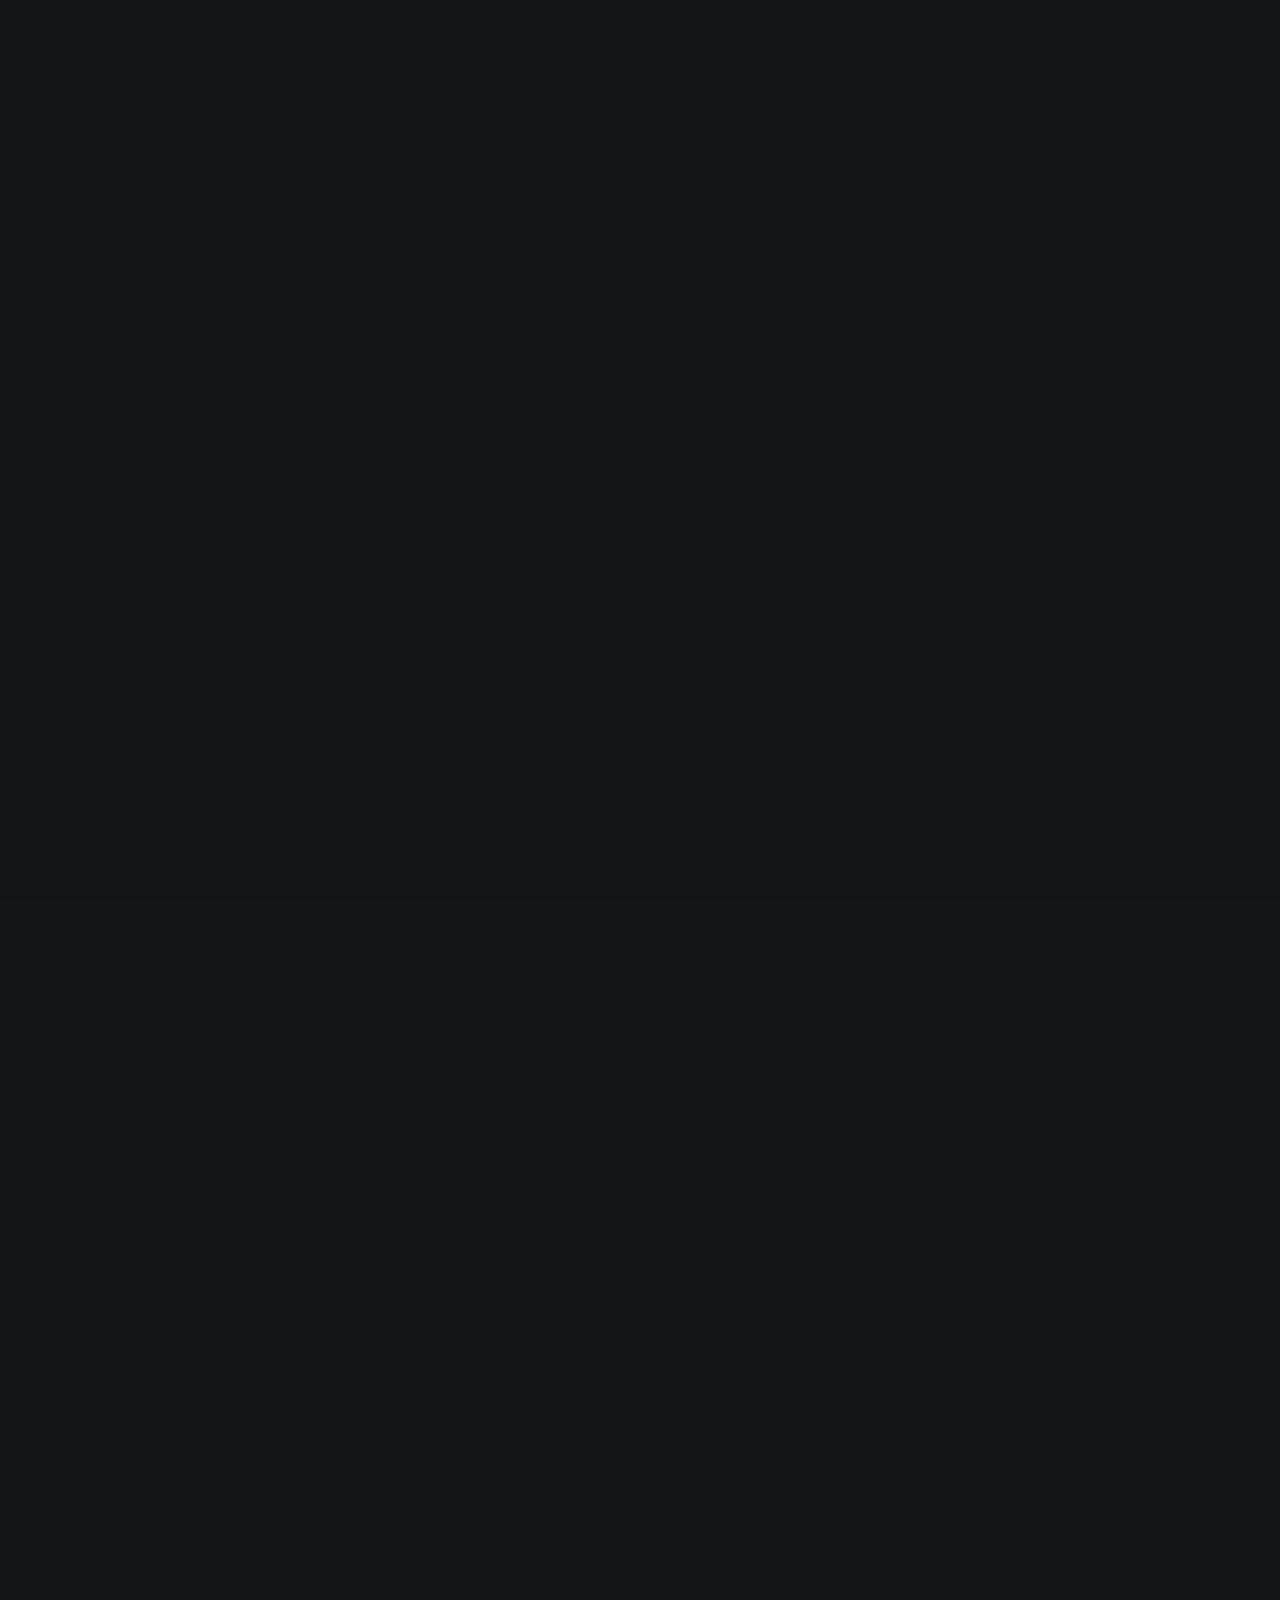
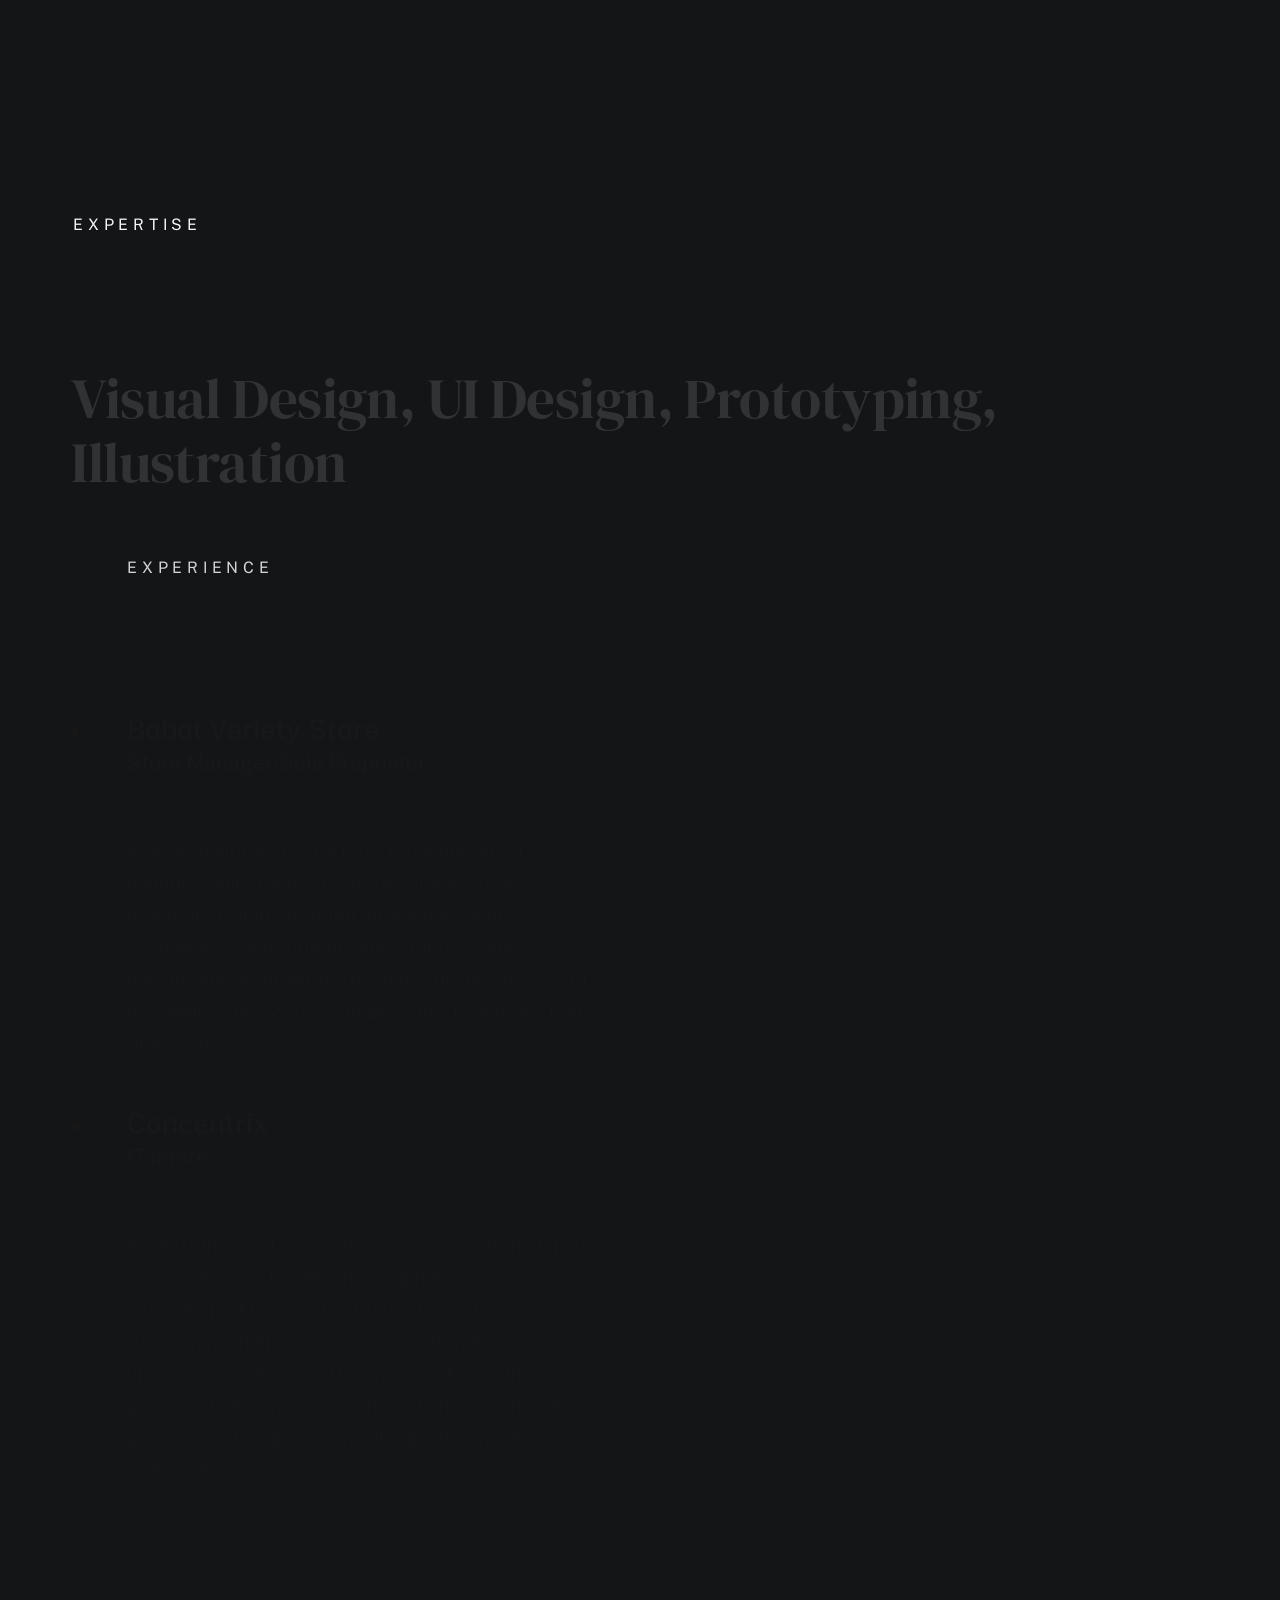
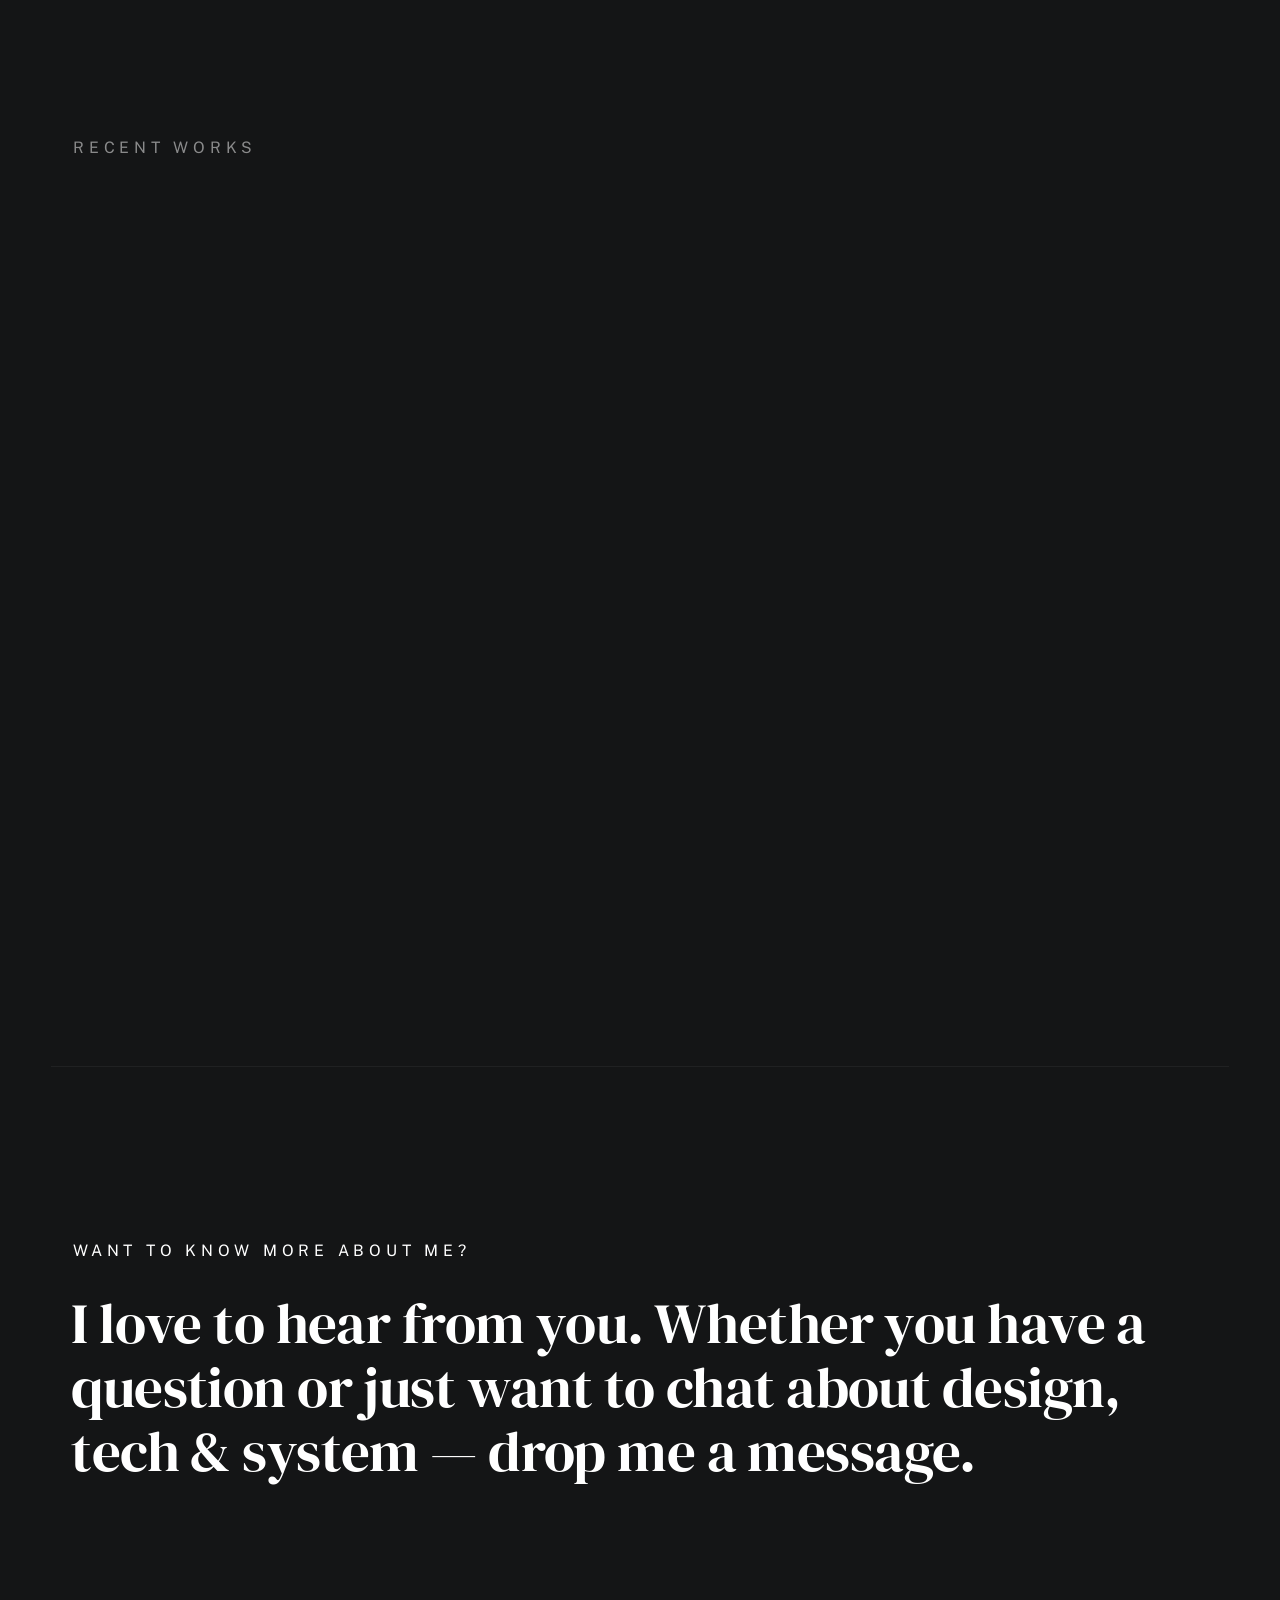
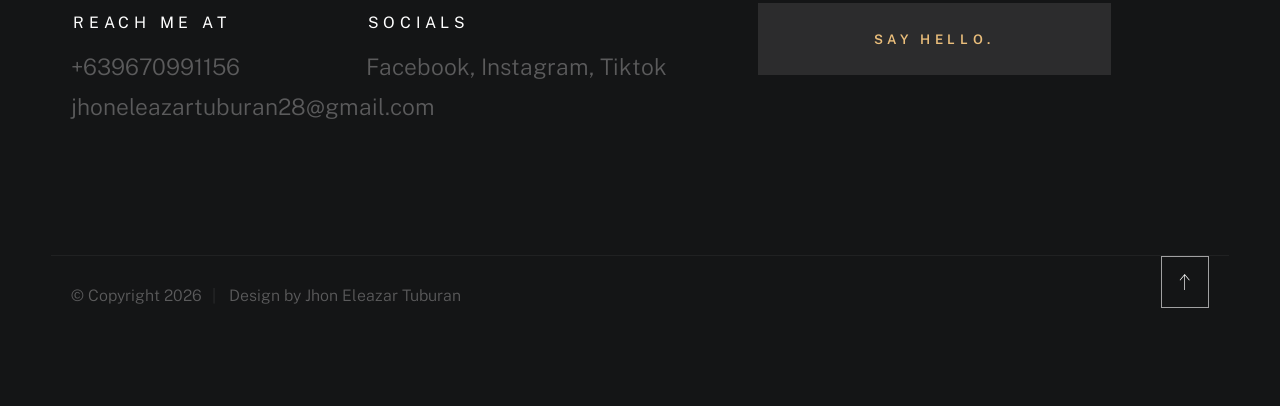
==== commit addf6835: "Update index.html" ====
--- a/index.html
+++ b/index.html
@@ -124,7 +124,7 @@
                 <div class="row about-info wide" data-animate-block>
 
                     <div class="column lg-6 md-12 about-info__pic-block">
-                        <img src="images/Ai.png" 
+                        <img src="images/formal.jpg" 
                             alt="" class="about-info__pic" data-animate-el>
                     </div>
 
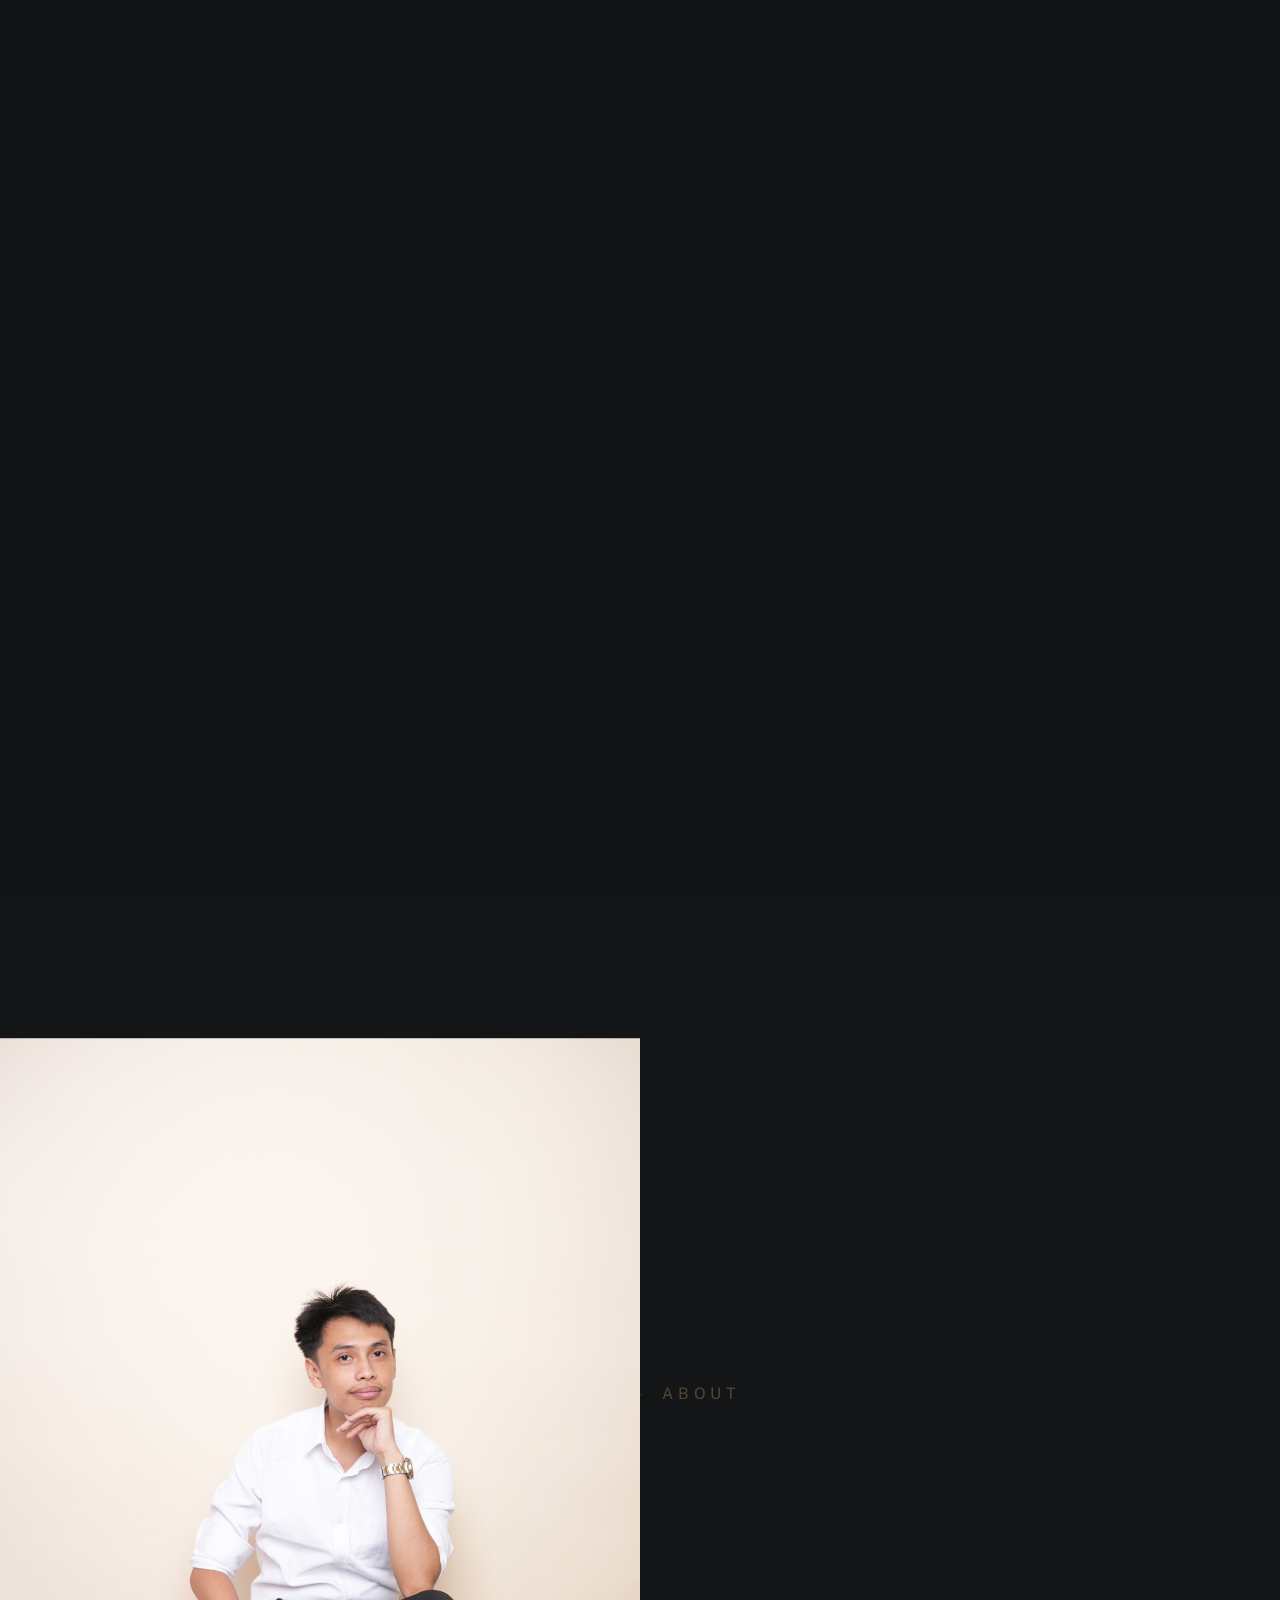
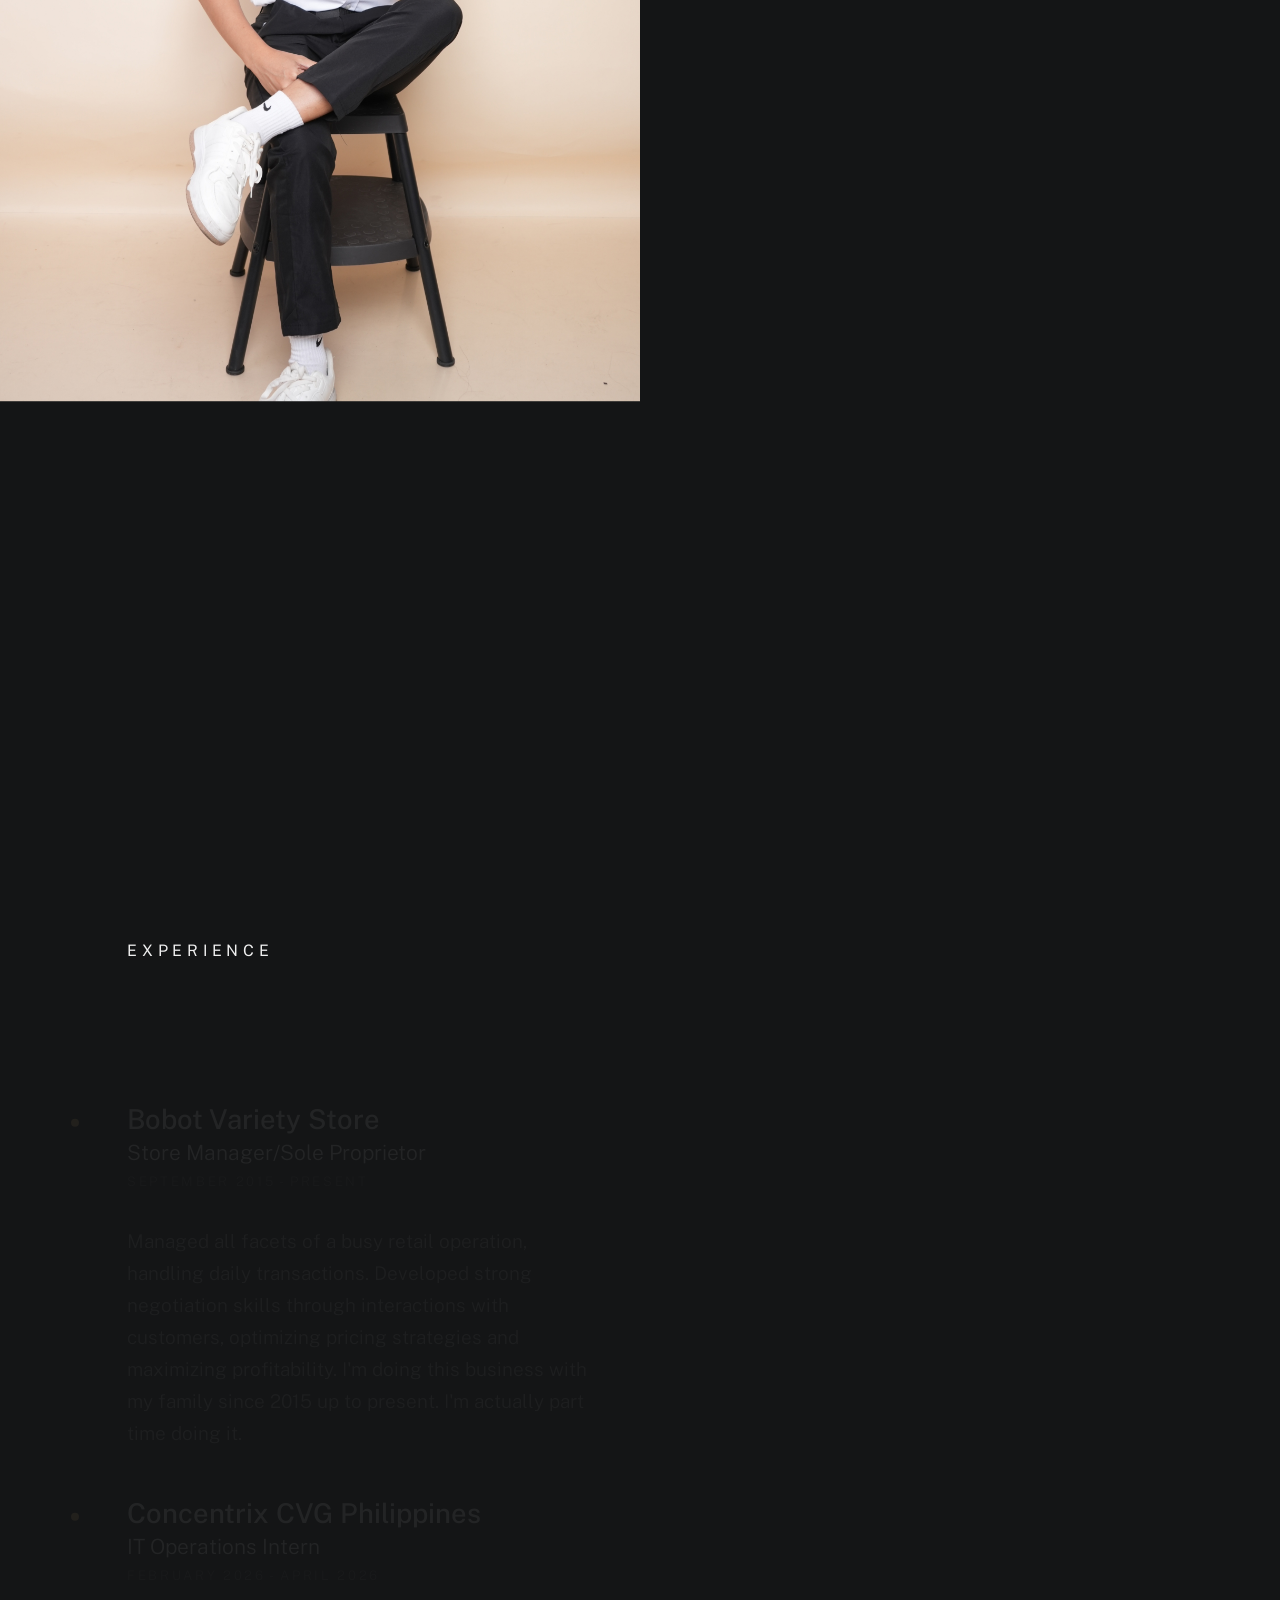
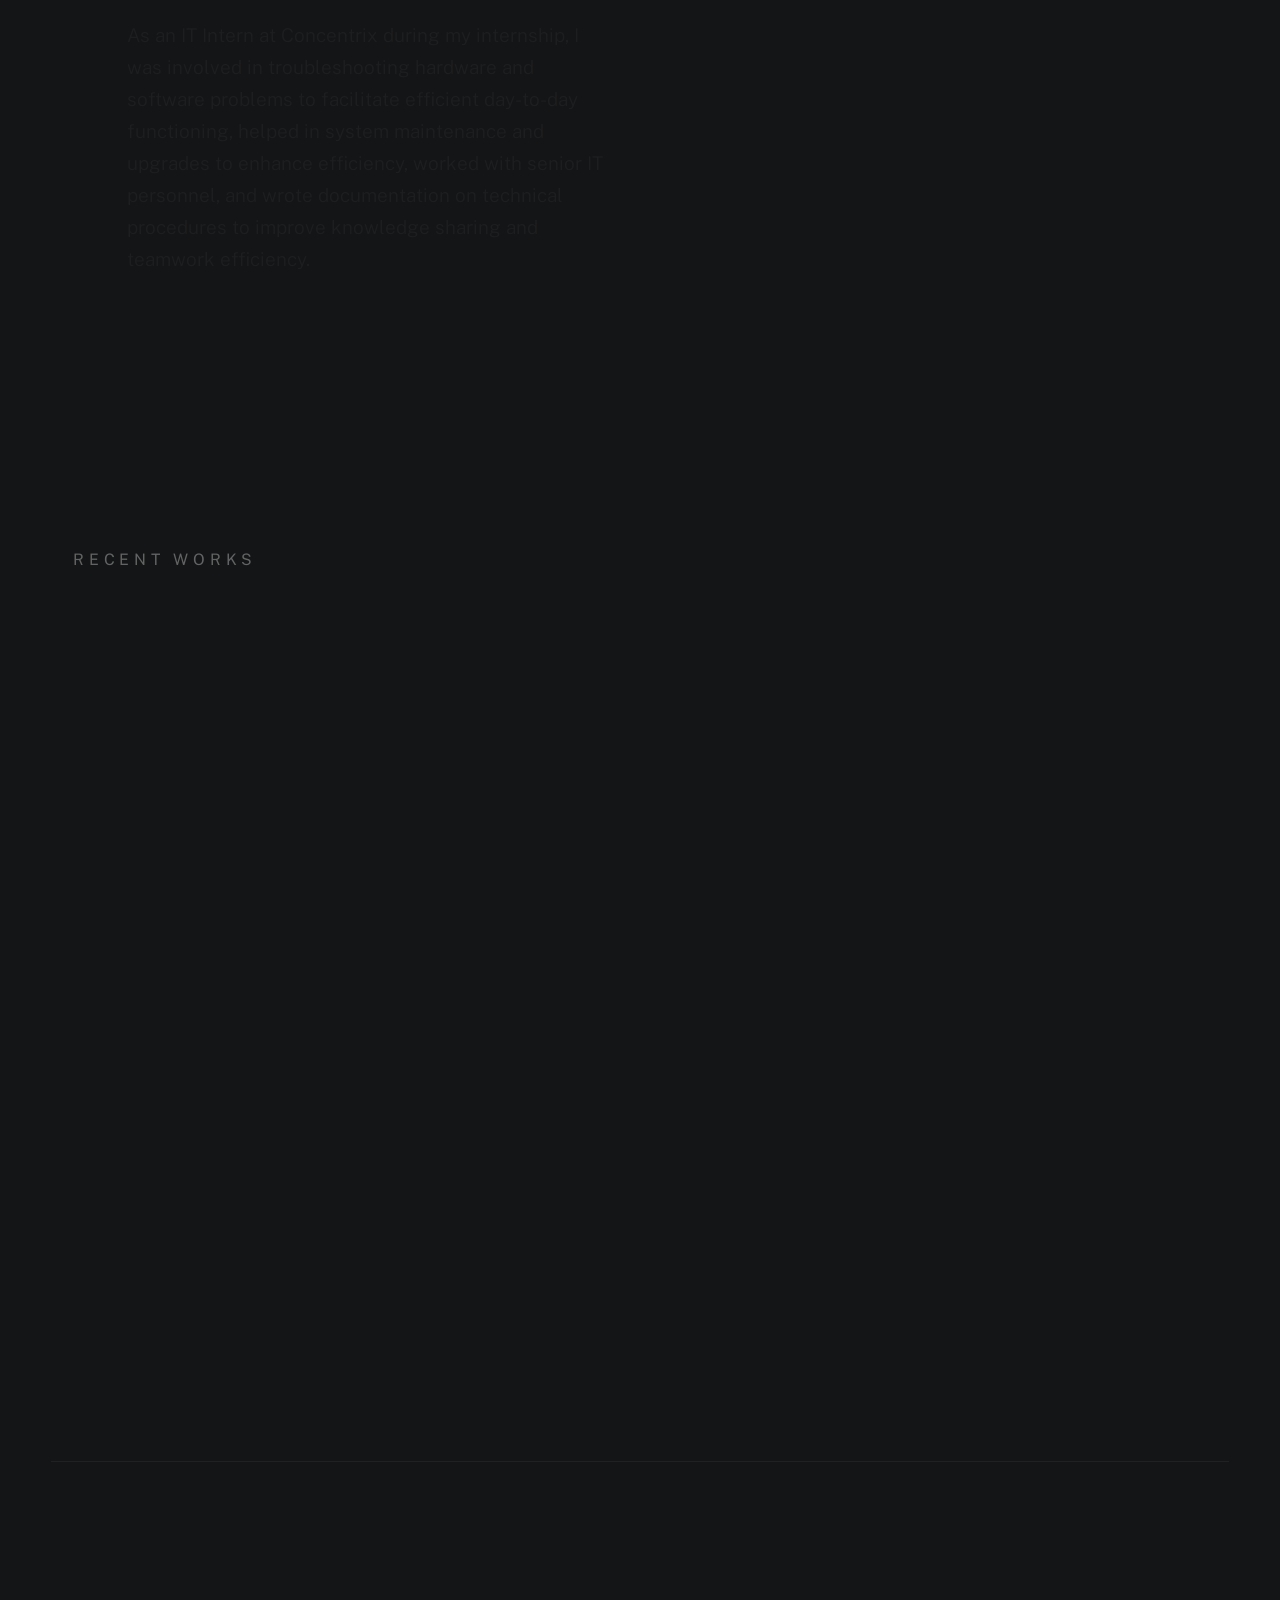
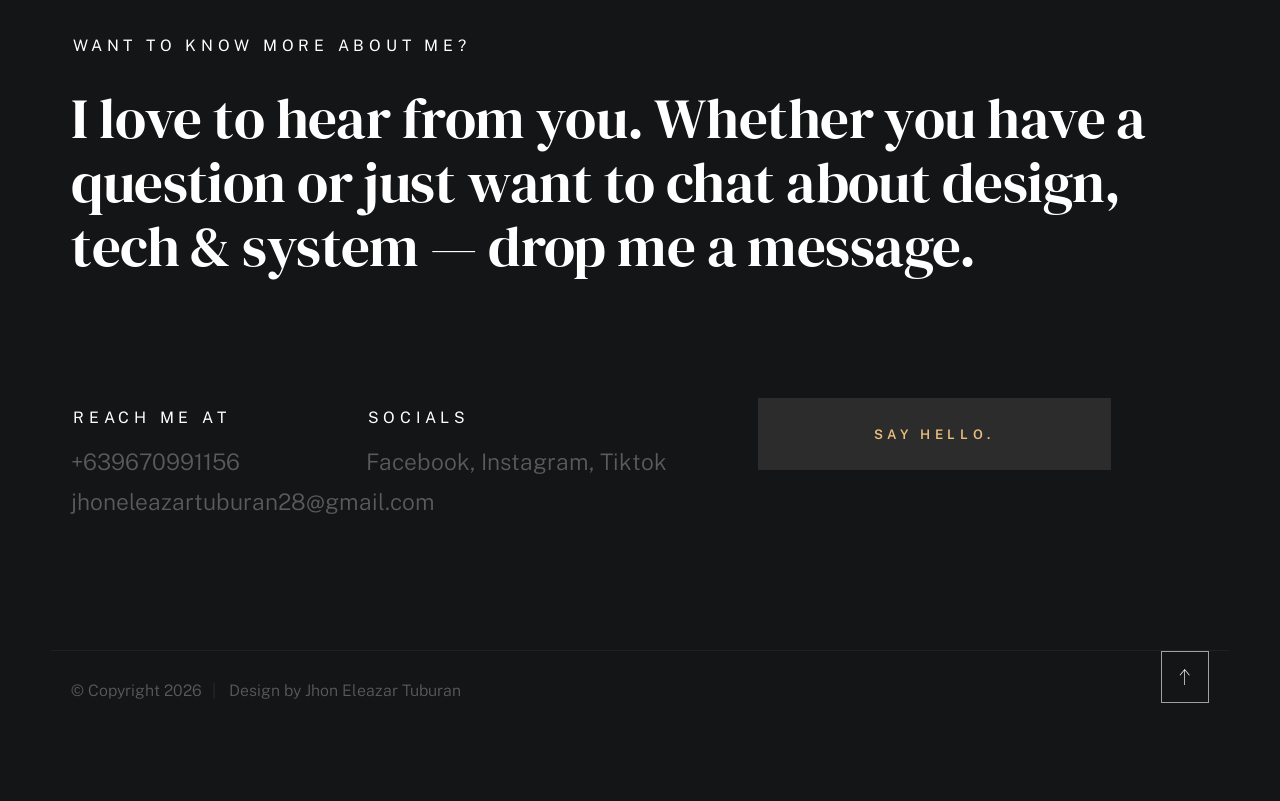
==== commit b106ca23: "Revise age and internship role in index.html Updated personal information and internship details." ====
--- a/index.html
+++ b/index.html
@@ -135,7 +135,7 @@
                                 About
                             </h2>
                             <p class="attention-getter" data-animate-el>
-                                I am Jhon Eleazar P. Tuburan, 21 years old, 
+                                I am Jhon Eleazar P. Tuburan, 24 years old, 
                                 graduated with a program of Bachelor of Science Information Technology (BSIT)
                                 at National Teachers College A.Y. 2025-2026.
 
@@ -195,9 +195,9 @@
                             <div class="timeline__block">
                                 <div class="timeline__bullet"></div>
                                 <div class="timeline__header">
-                                    <h4 class="timeline__title">Concentrix</h4>
-                                    <h5 class="timeline__meta">IT Intern</h5>
-                                    <p class="timeline__timeframe">February 2026 - May 2026</p>
+                                    <h4 class="timeline__title">Concentrix CVG Philippines</h4>
+                                    <h5 class="timeline__meta">IT Operations Intern</h5>
+                                    <p class="timeline__timeframe">February 2026 - April 2026</p>
                                 </div>
                                 <div class="timeline__desc">
                                     <p>As an IT Intern at Concentrix during my internship, 
@@ -227,7 +227,7 @@
                                     <p class="timeline__timeframe">August 2026</p>
                                 </div>
                                 <div class="timeline__desc">
-                                    <p>Graduated last August 2026. I actually learned a lot in this institution and made new achievements.
+                                    <p>Graduated last August 4 2026. I actually learned a lot in this institution and made new achievements.
                                         I became a Project Manager in our Capstone Project and we made a website for our client which is a Coffee shop.
                                         I also joined different organizations and seminars to enhance my skills in IT and Development.
                                     </p>
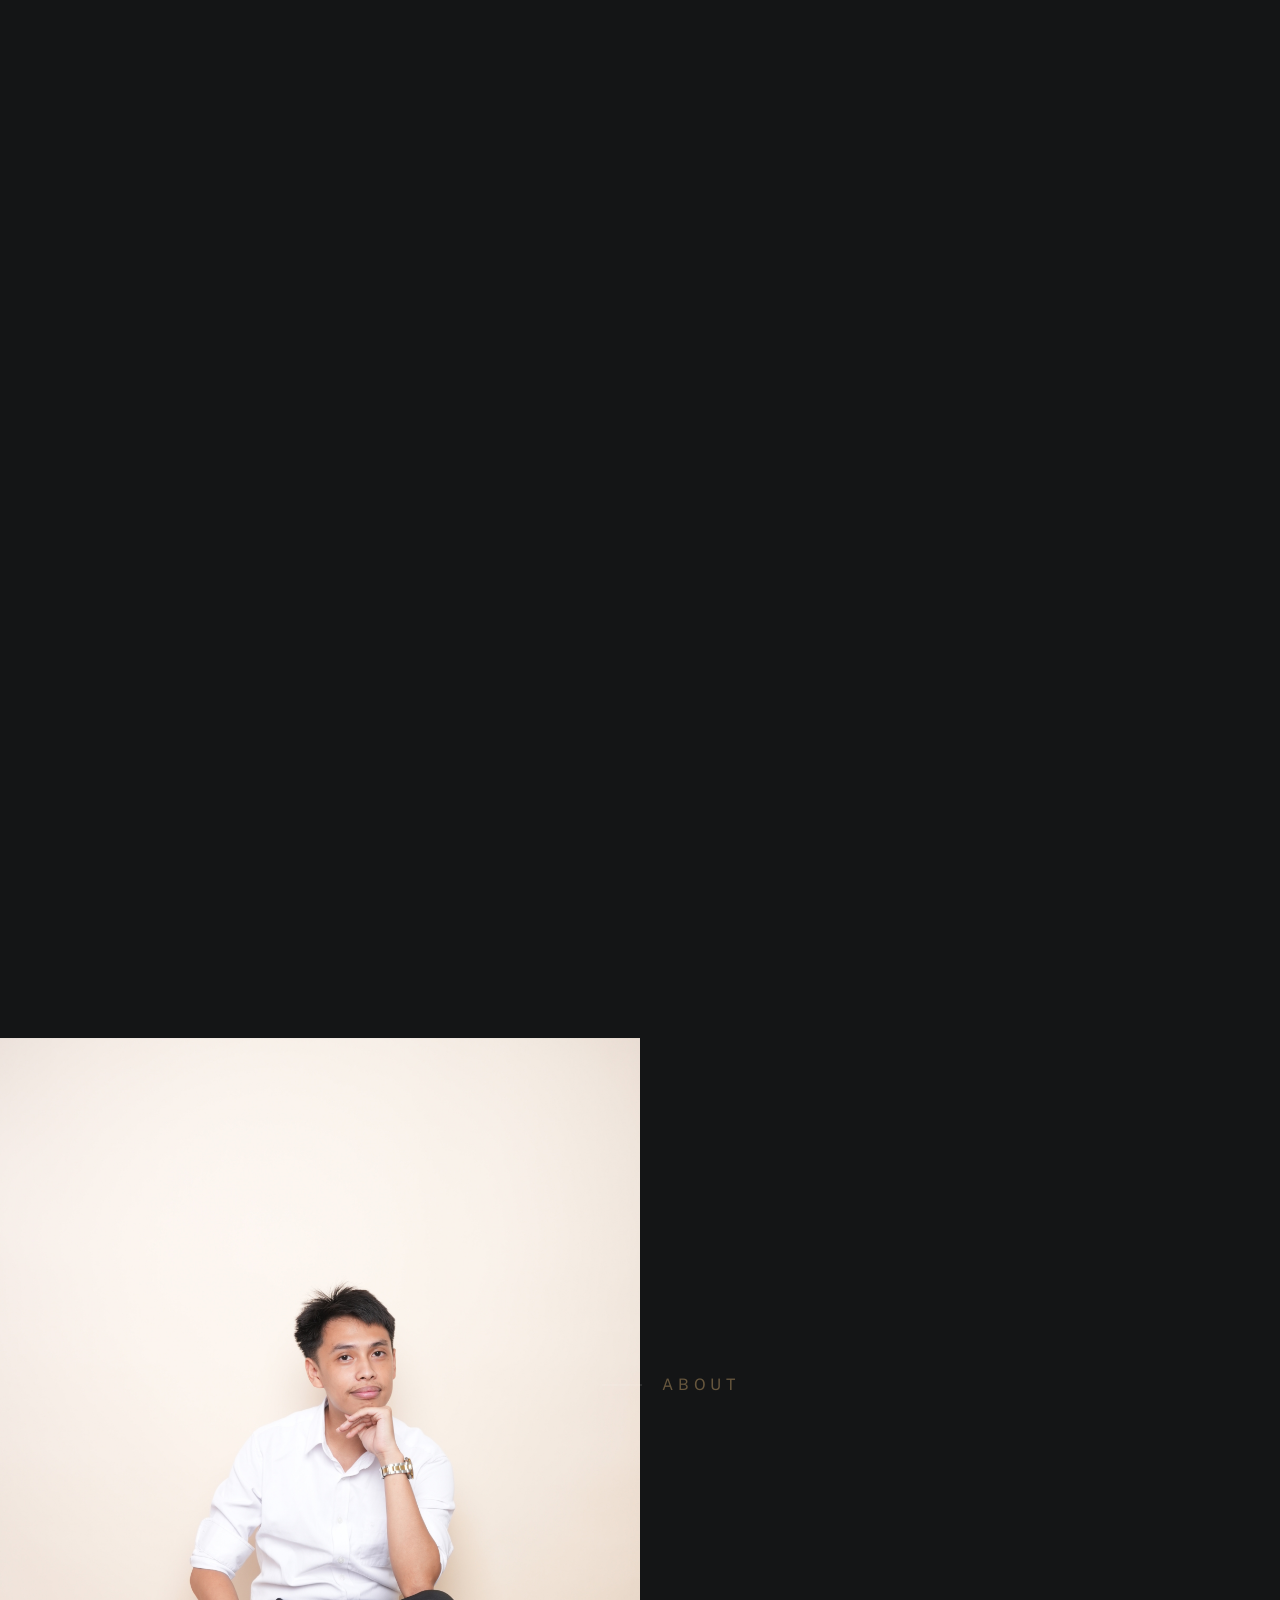
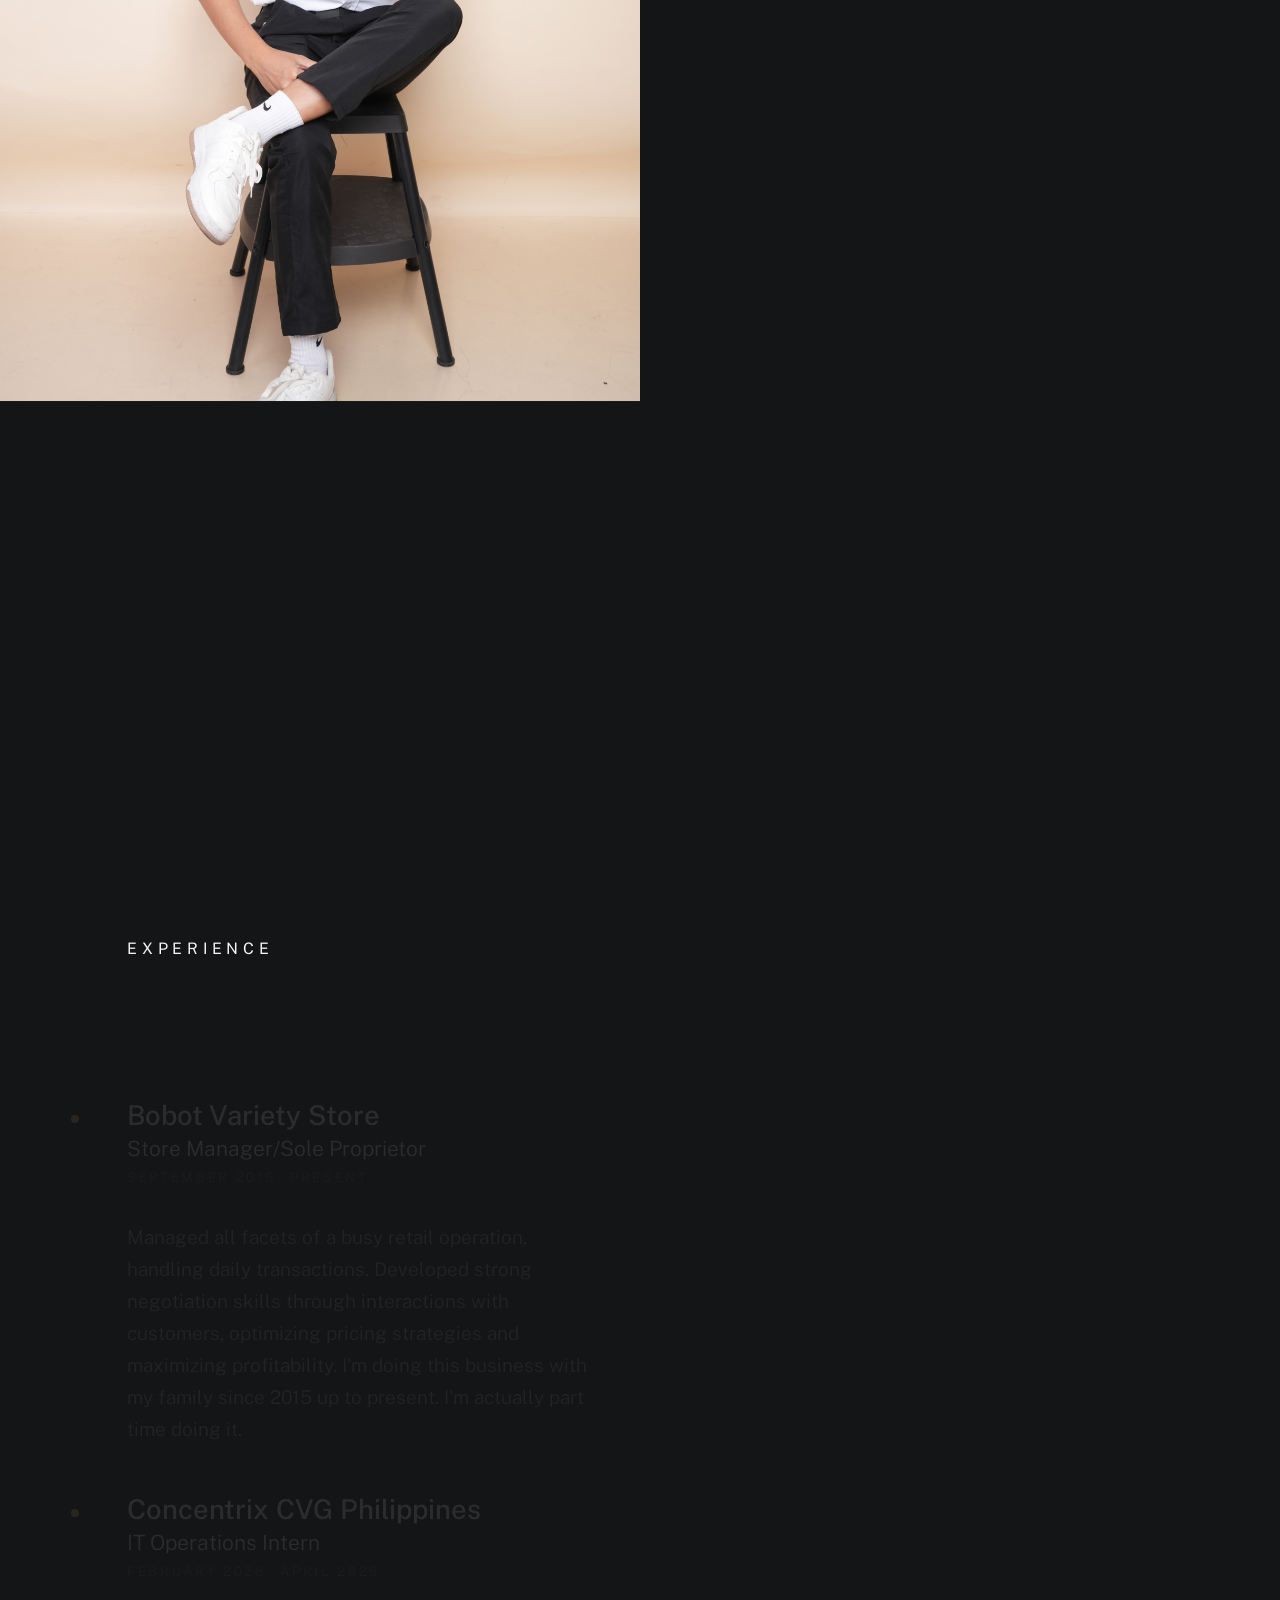
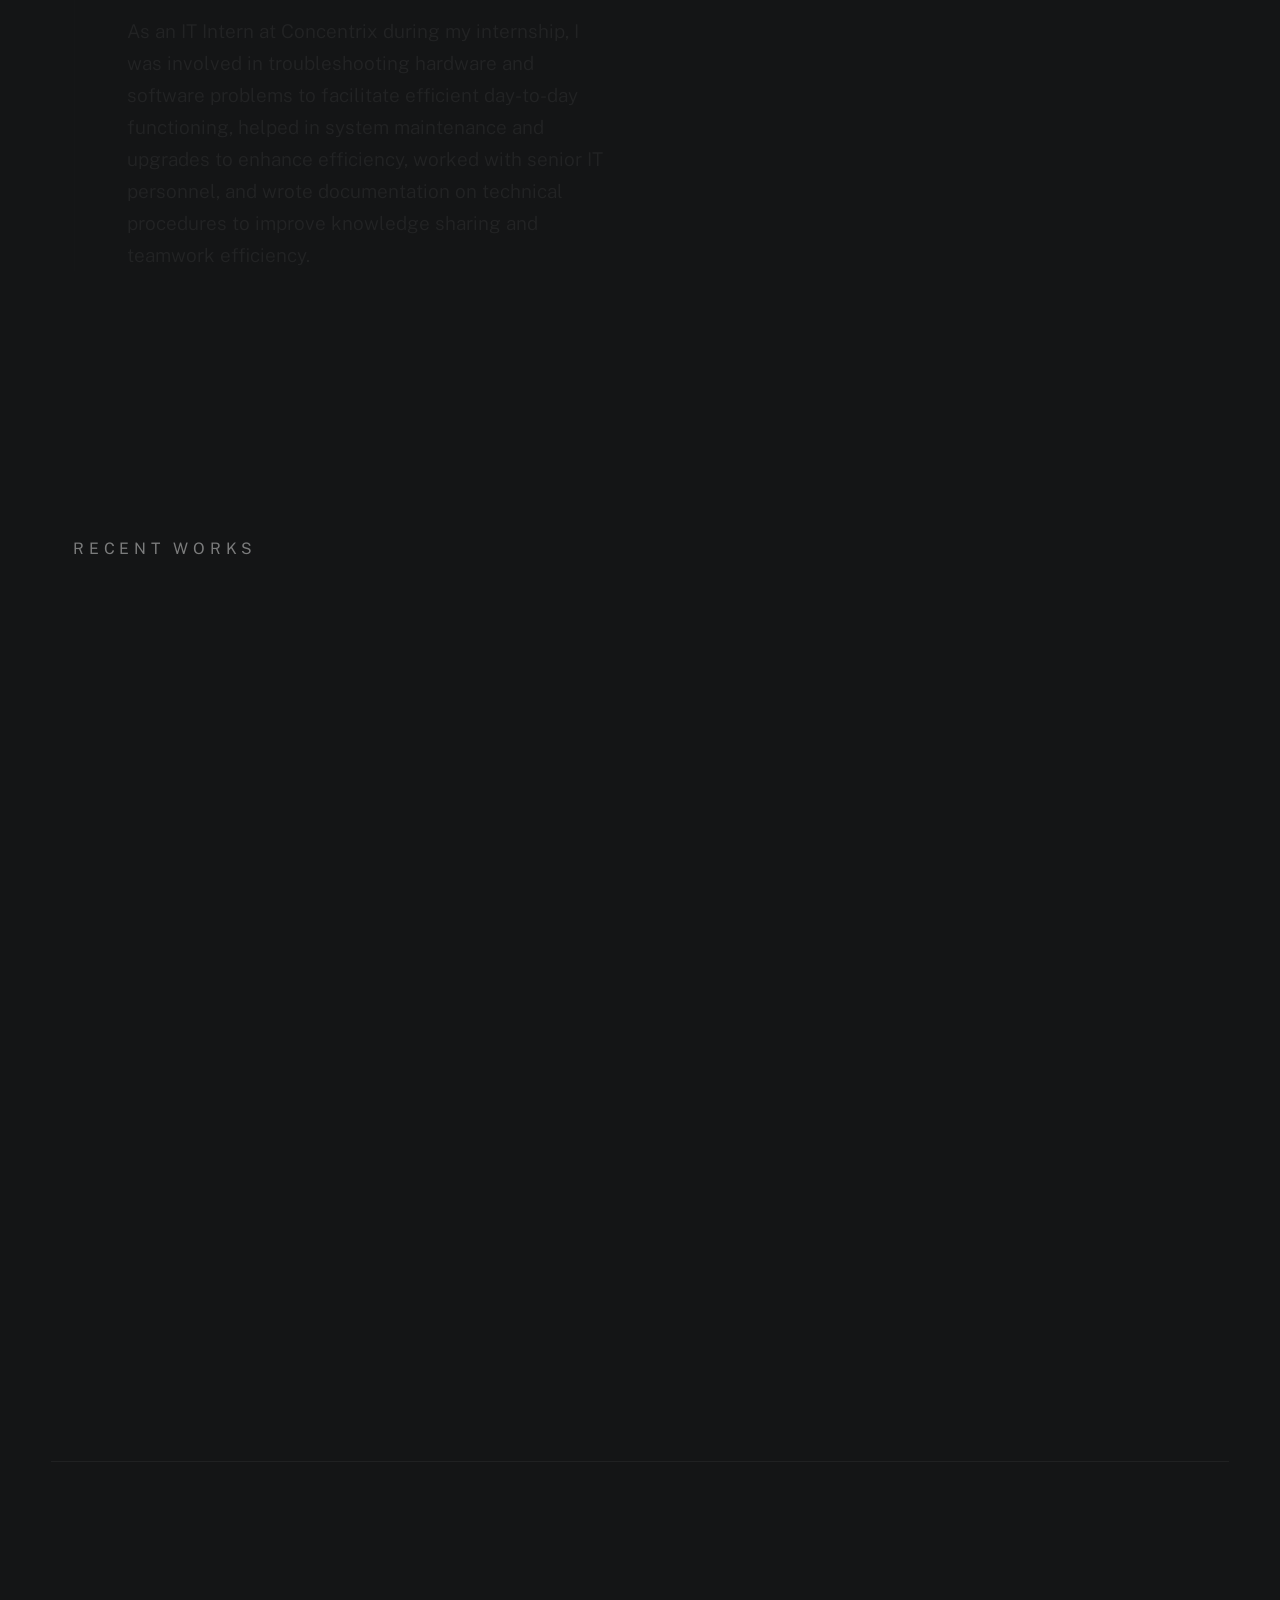
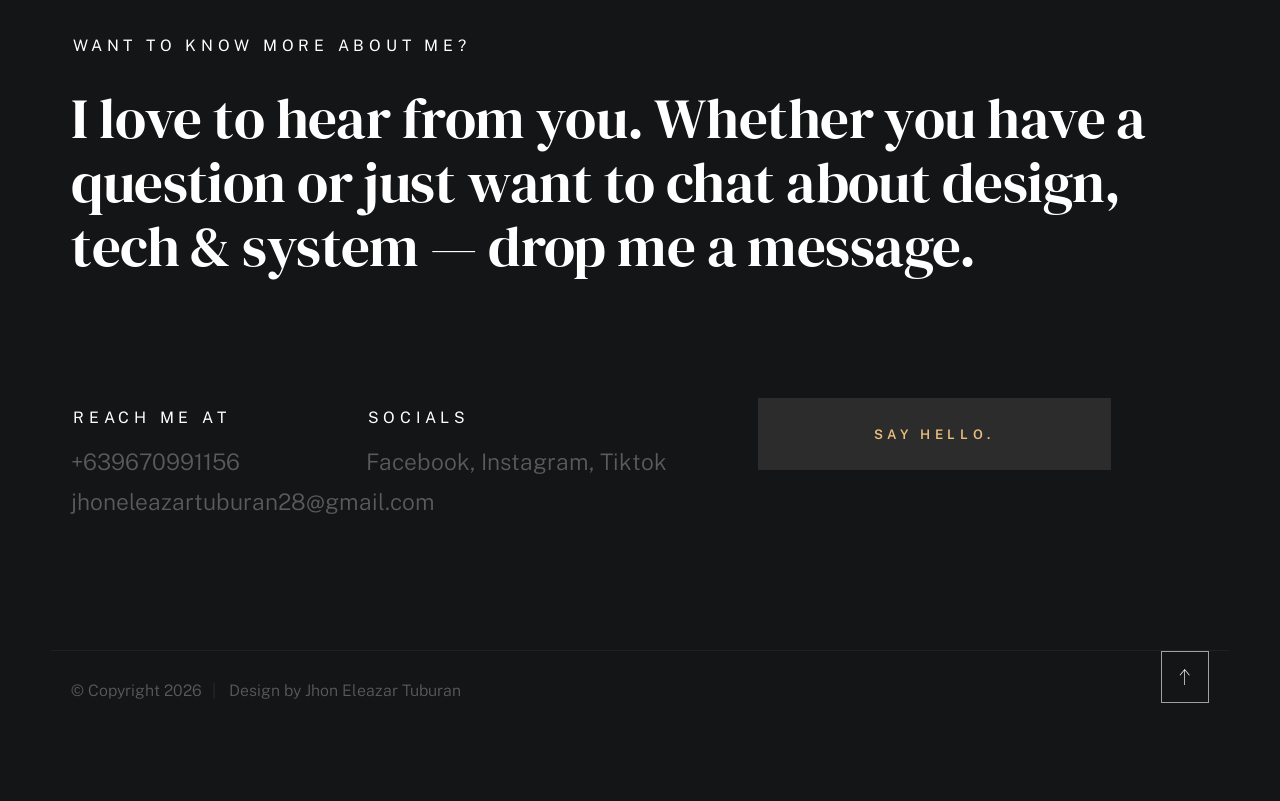
==== commit 4282d9c8: "Update CV link in index.html" ====
--- a/index.html
+++ b/index.html
@@ -142,7 +142,7 @@
                                 I can do front-end development and design. I love to create beautiful, simple
                                 and professional front-end websites that are easy to use for end-users.
                             </p>
-                            <a href="projects/Jhon Eleazar P. Tuburan - Resume.pdf" class="btn btn--medium u-fullwidth" target="_blank" data-animate-el>Download CV</a>
+                            <a href="projects/Jhon Eleazar Tuburan_CV.pdf" class="btn btn--medium u-fullwidth" target="_blank" data-animate-el>Download CV</a>
 
                         </div>
                     </div>
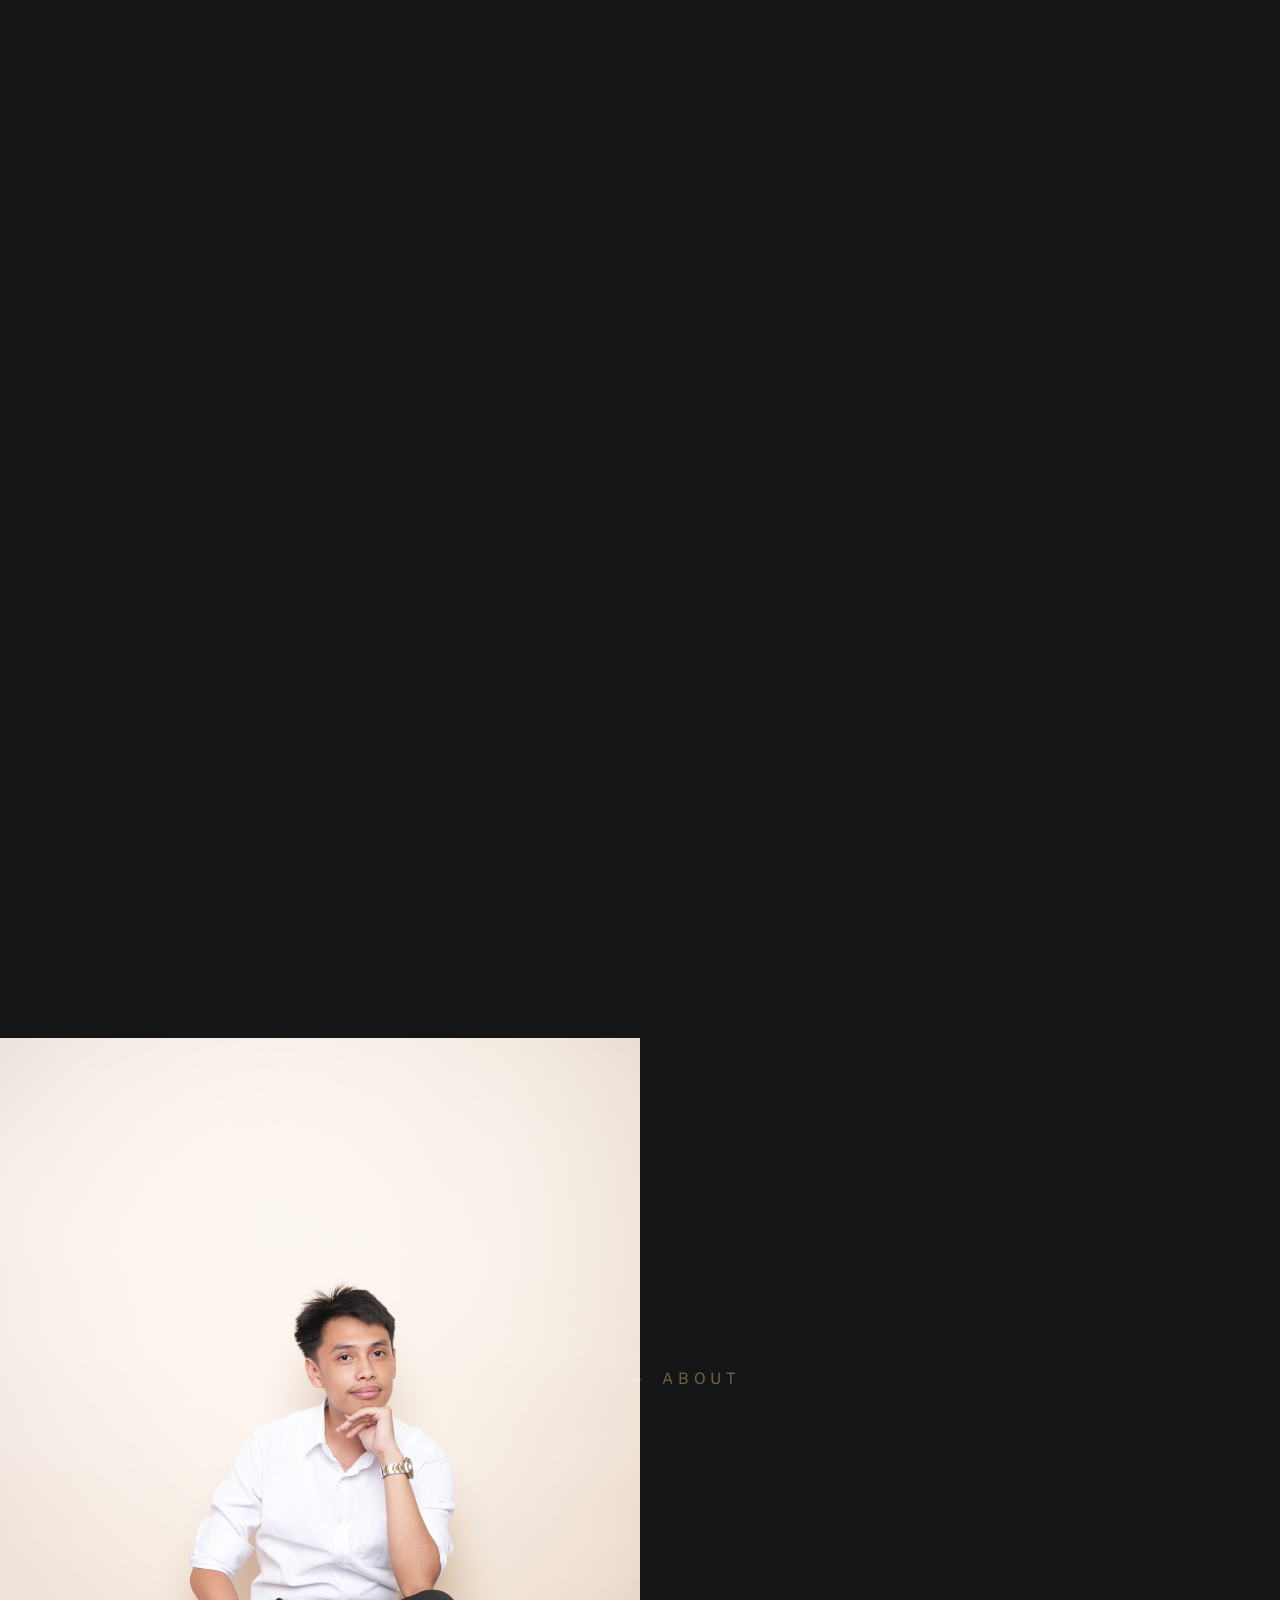
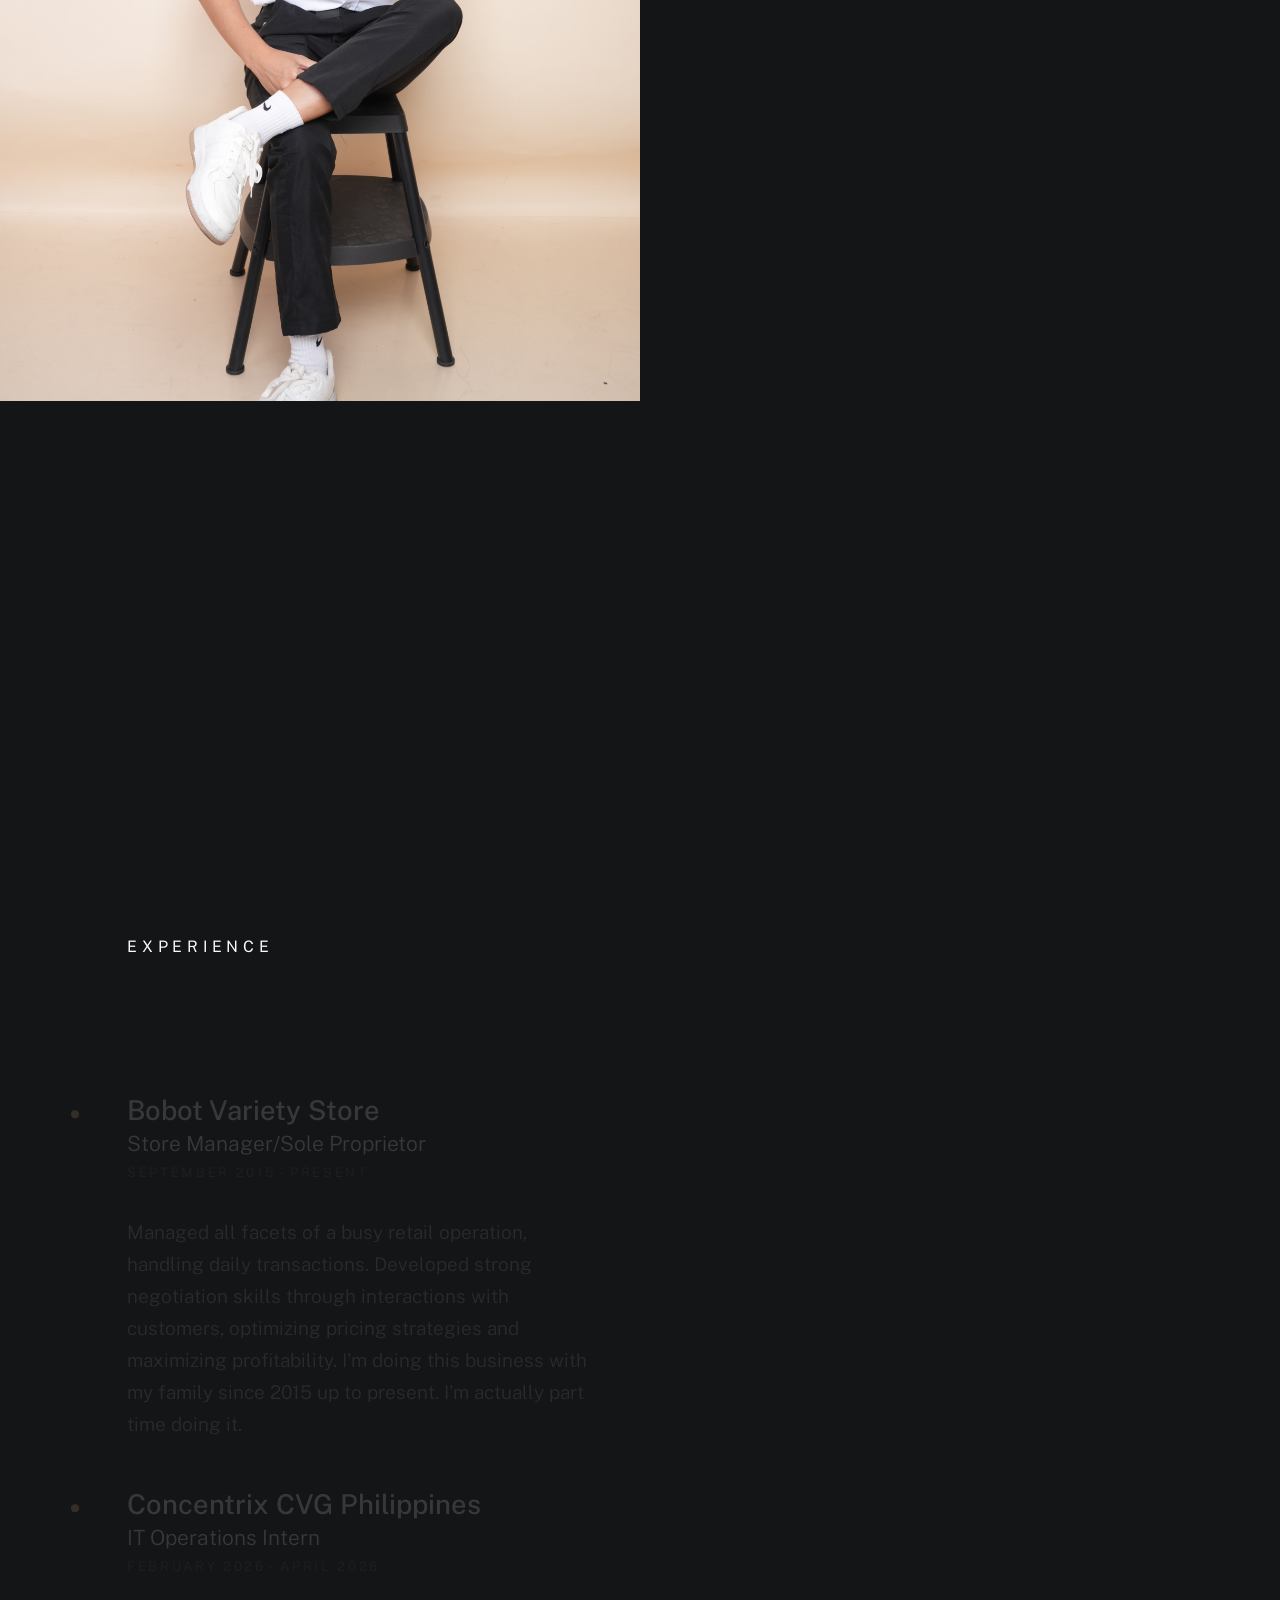
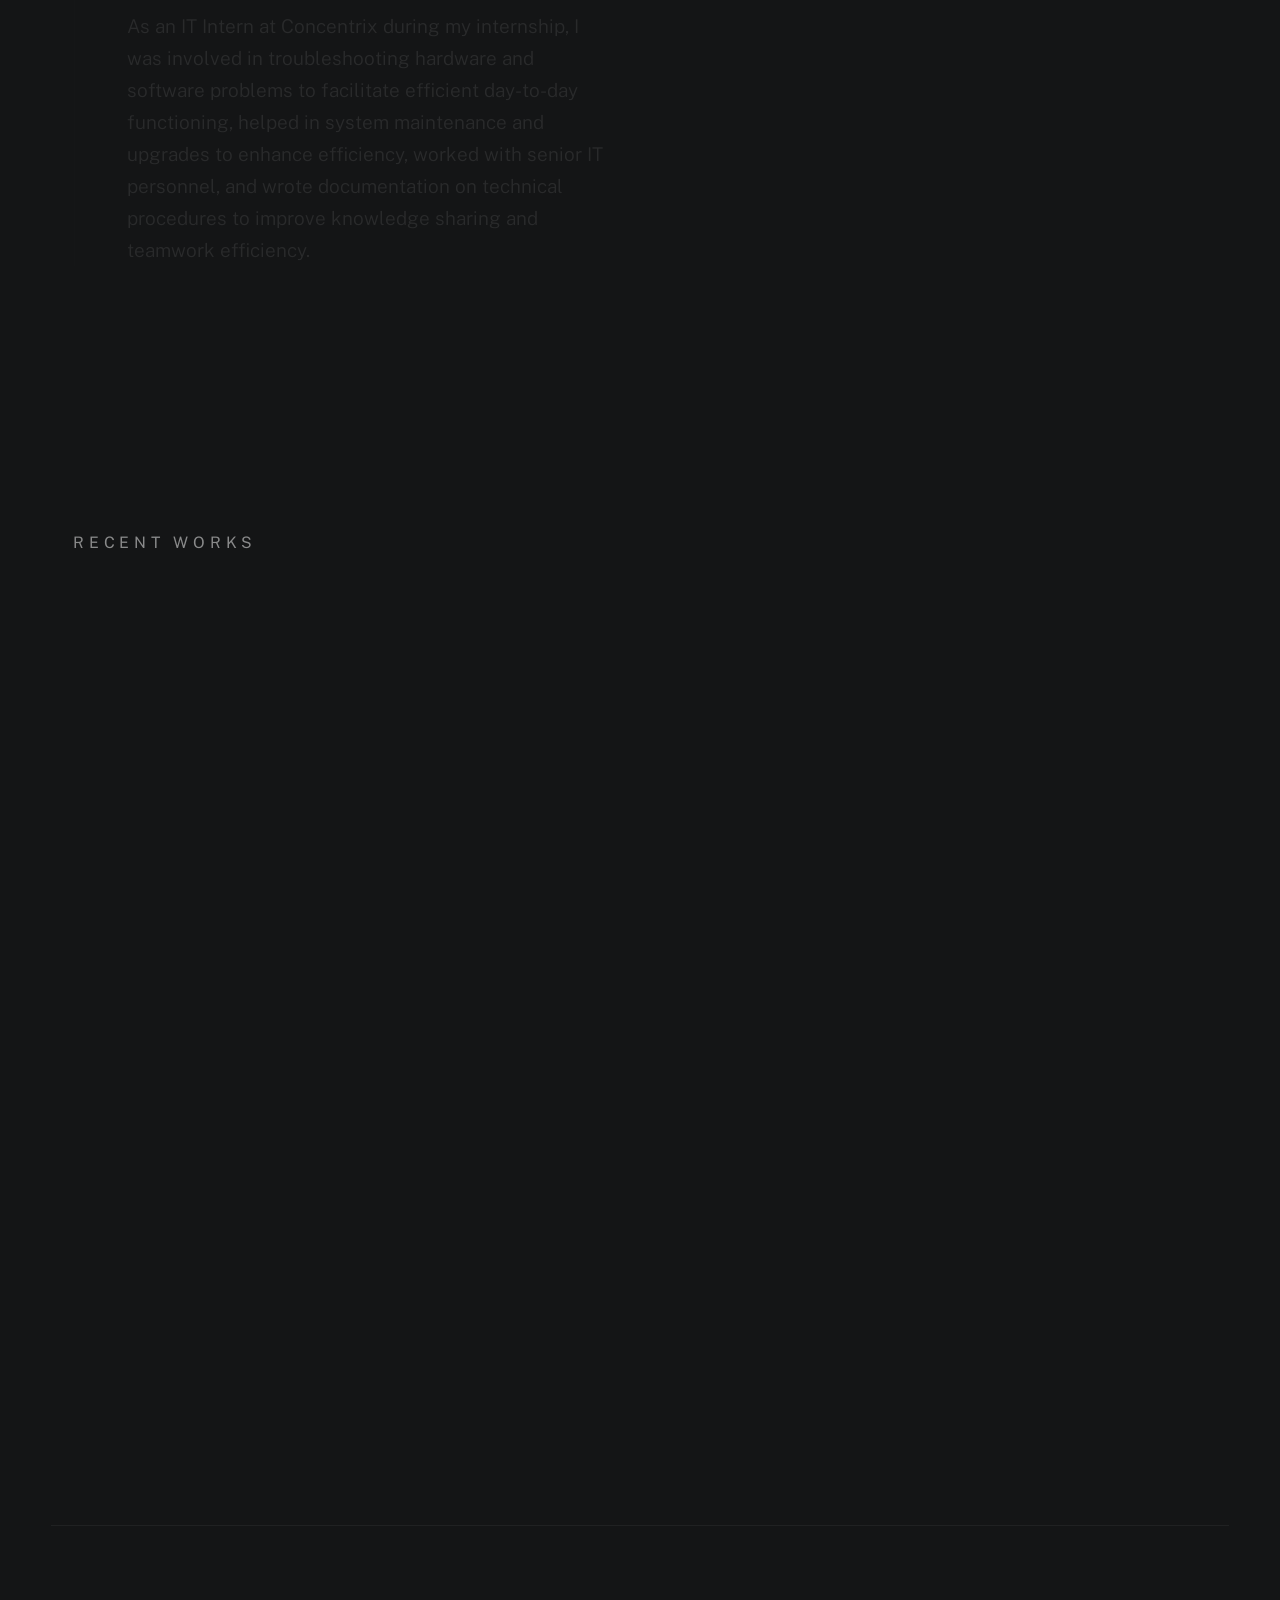
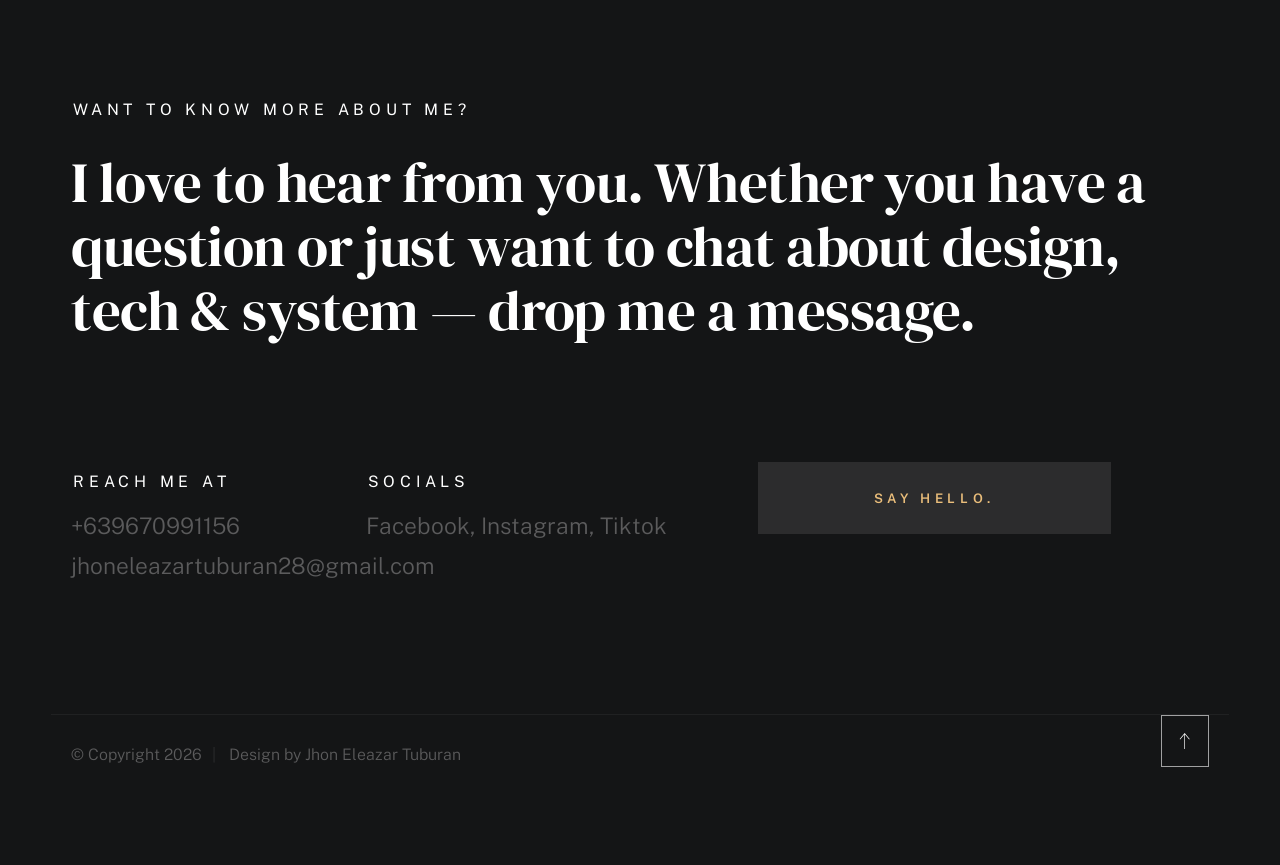
==== commit 7da6347b: "Update project description in index.html" ====
--- a/index.html
+++ b/index.html
@@ -273,7 +273,7 @@
                             Recent Works
                         </h2>
                         <p class="h1" data-animate-el>
-                            Here are some of my favorite projects I have done lately. Feel free to check them out.
+                            Here are some of my school projects I have done during my college days. Feel free to check them out.
                         </p>
     
                         <ul class="folio-list row block-lg-one-half block-stack-on-1000">
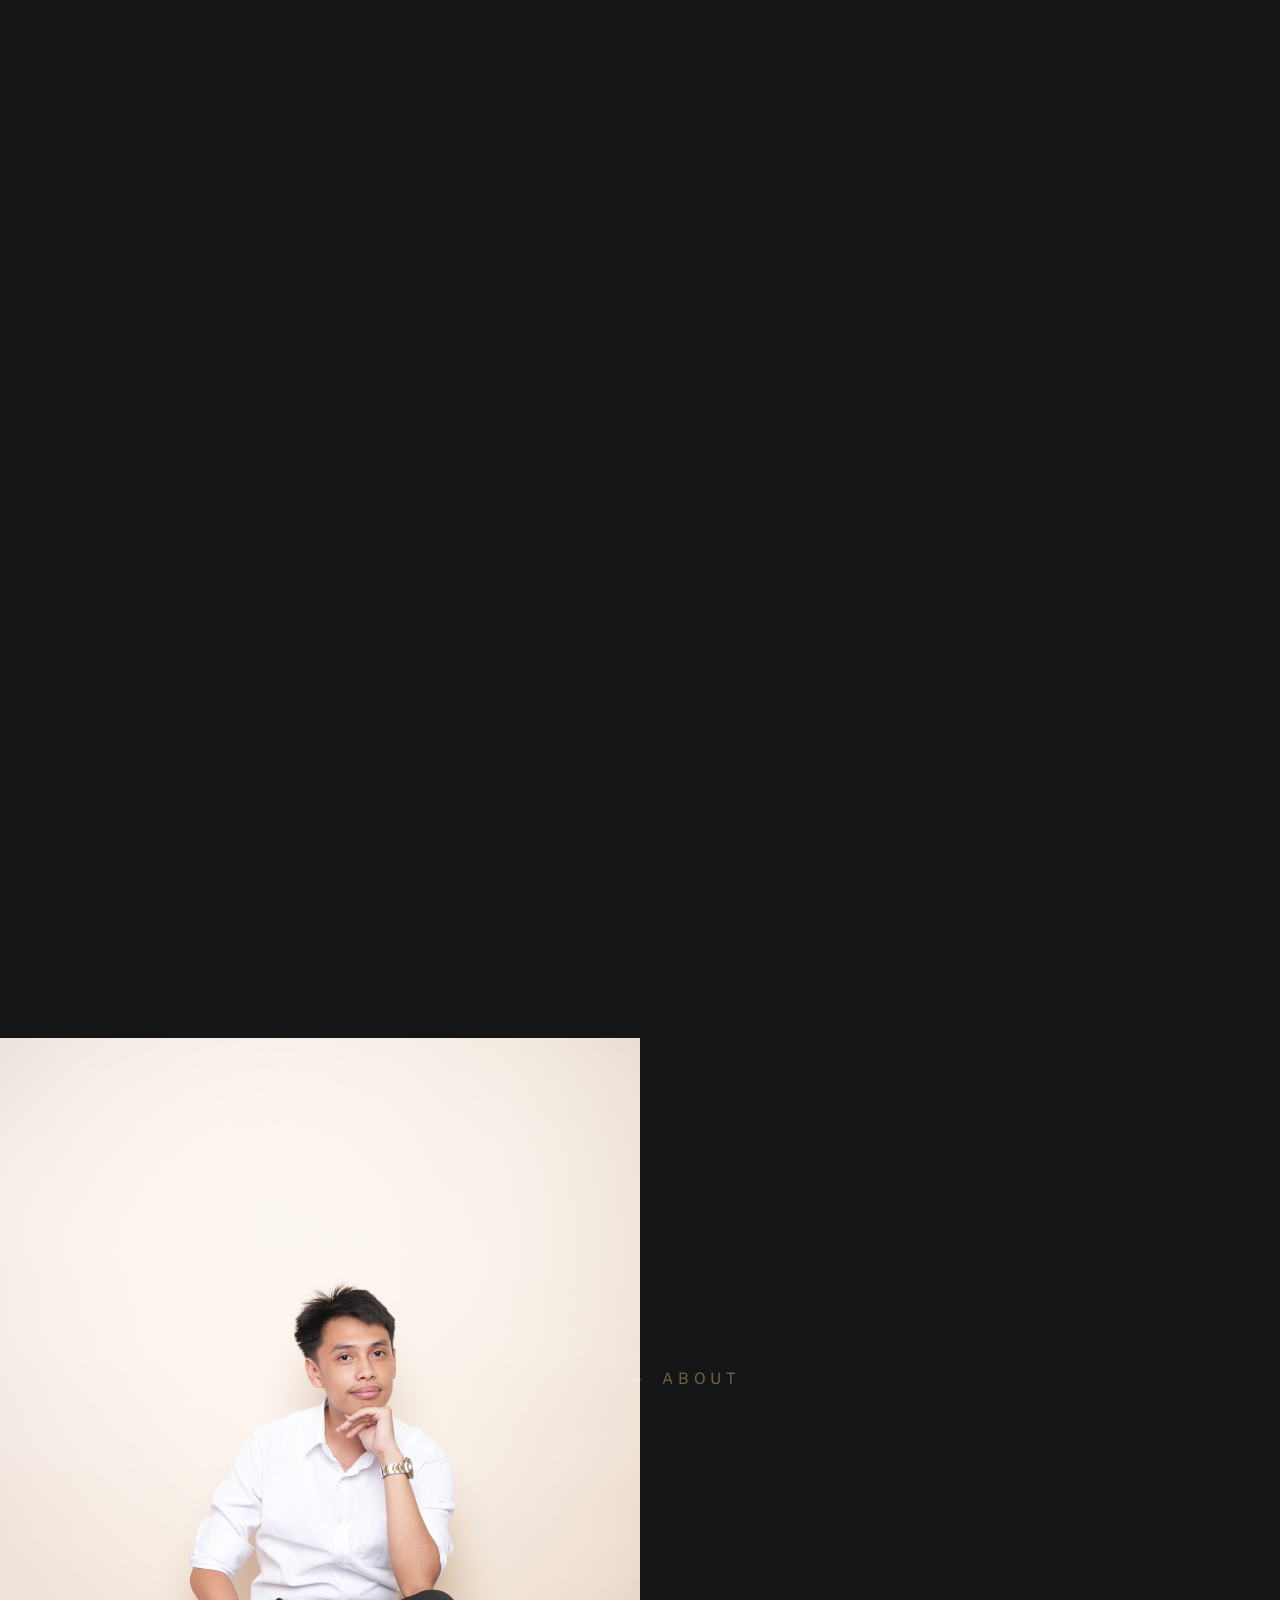
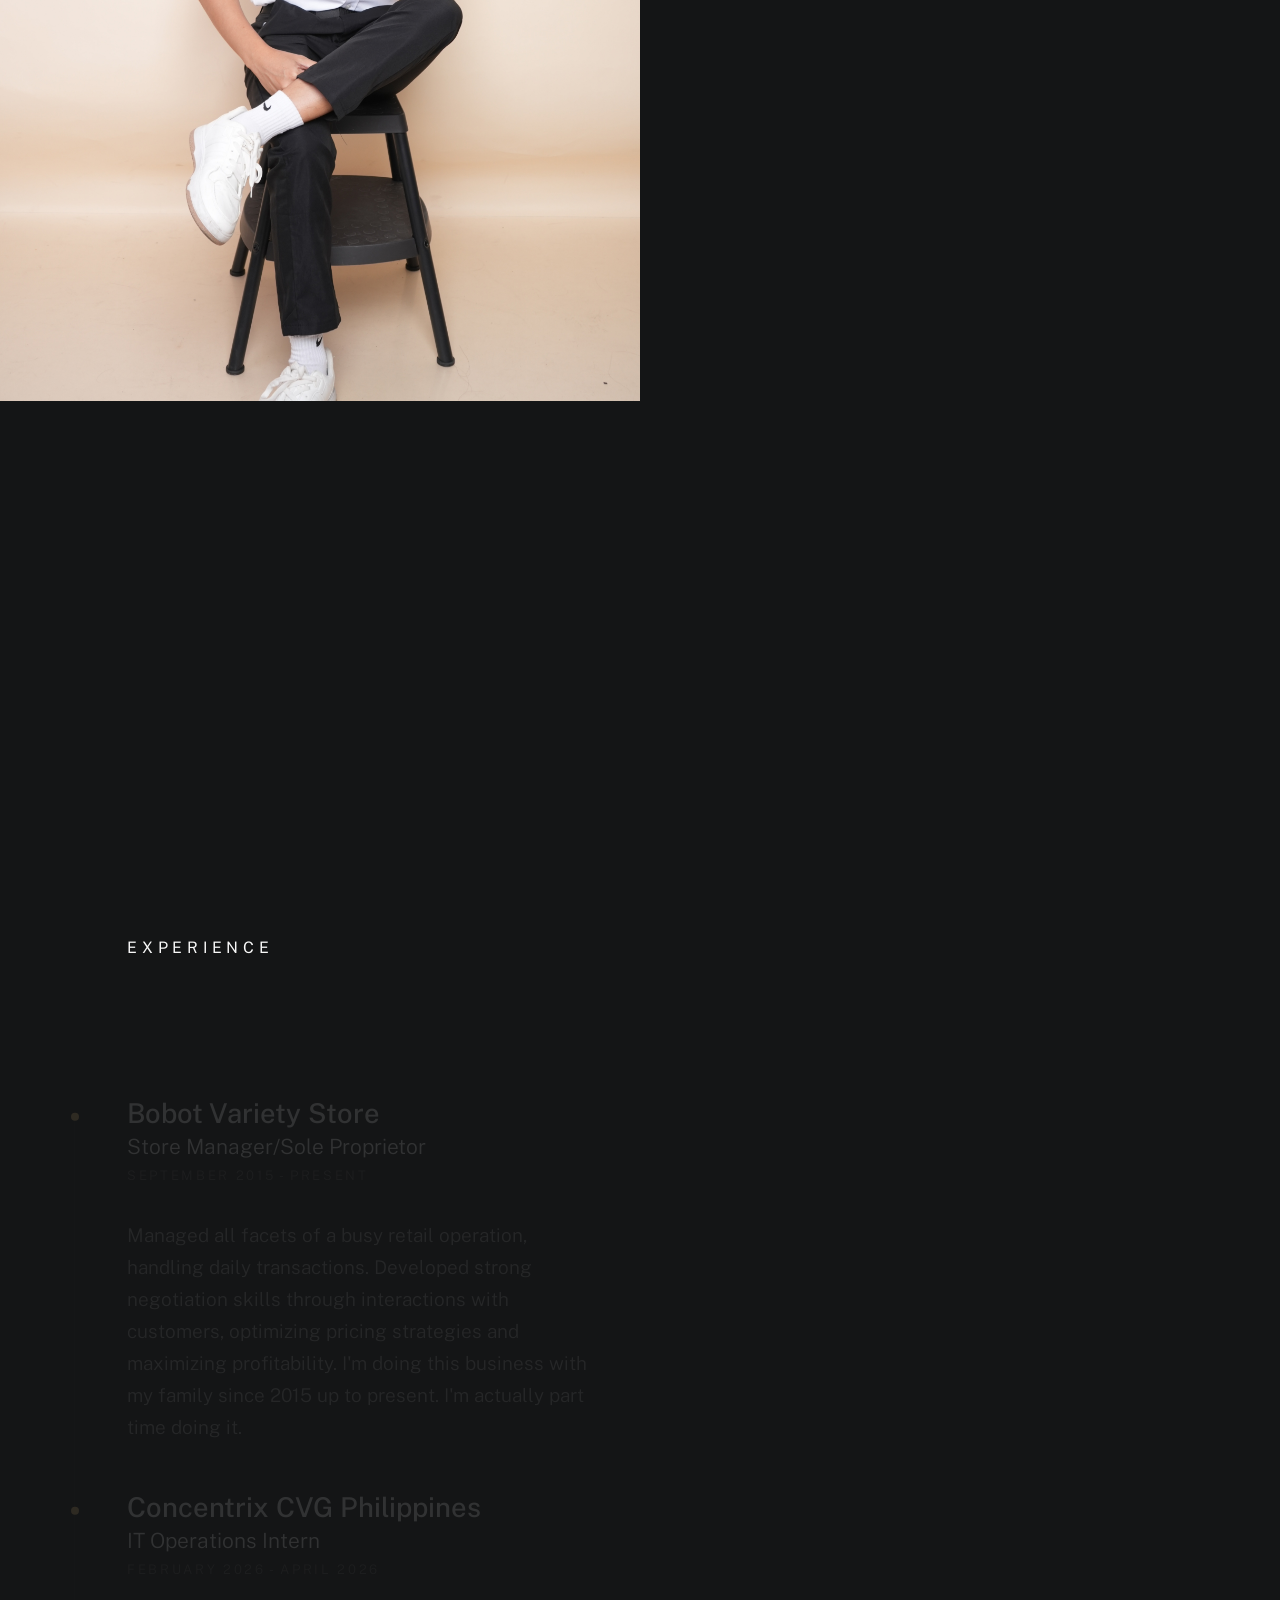
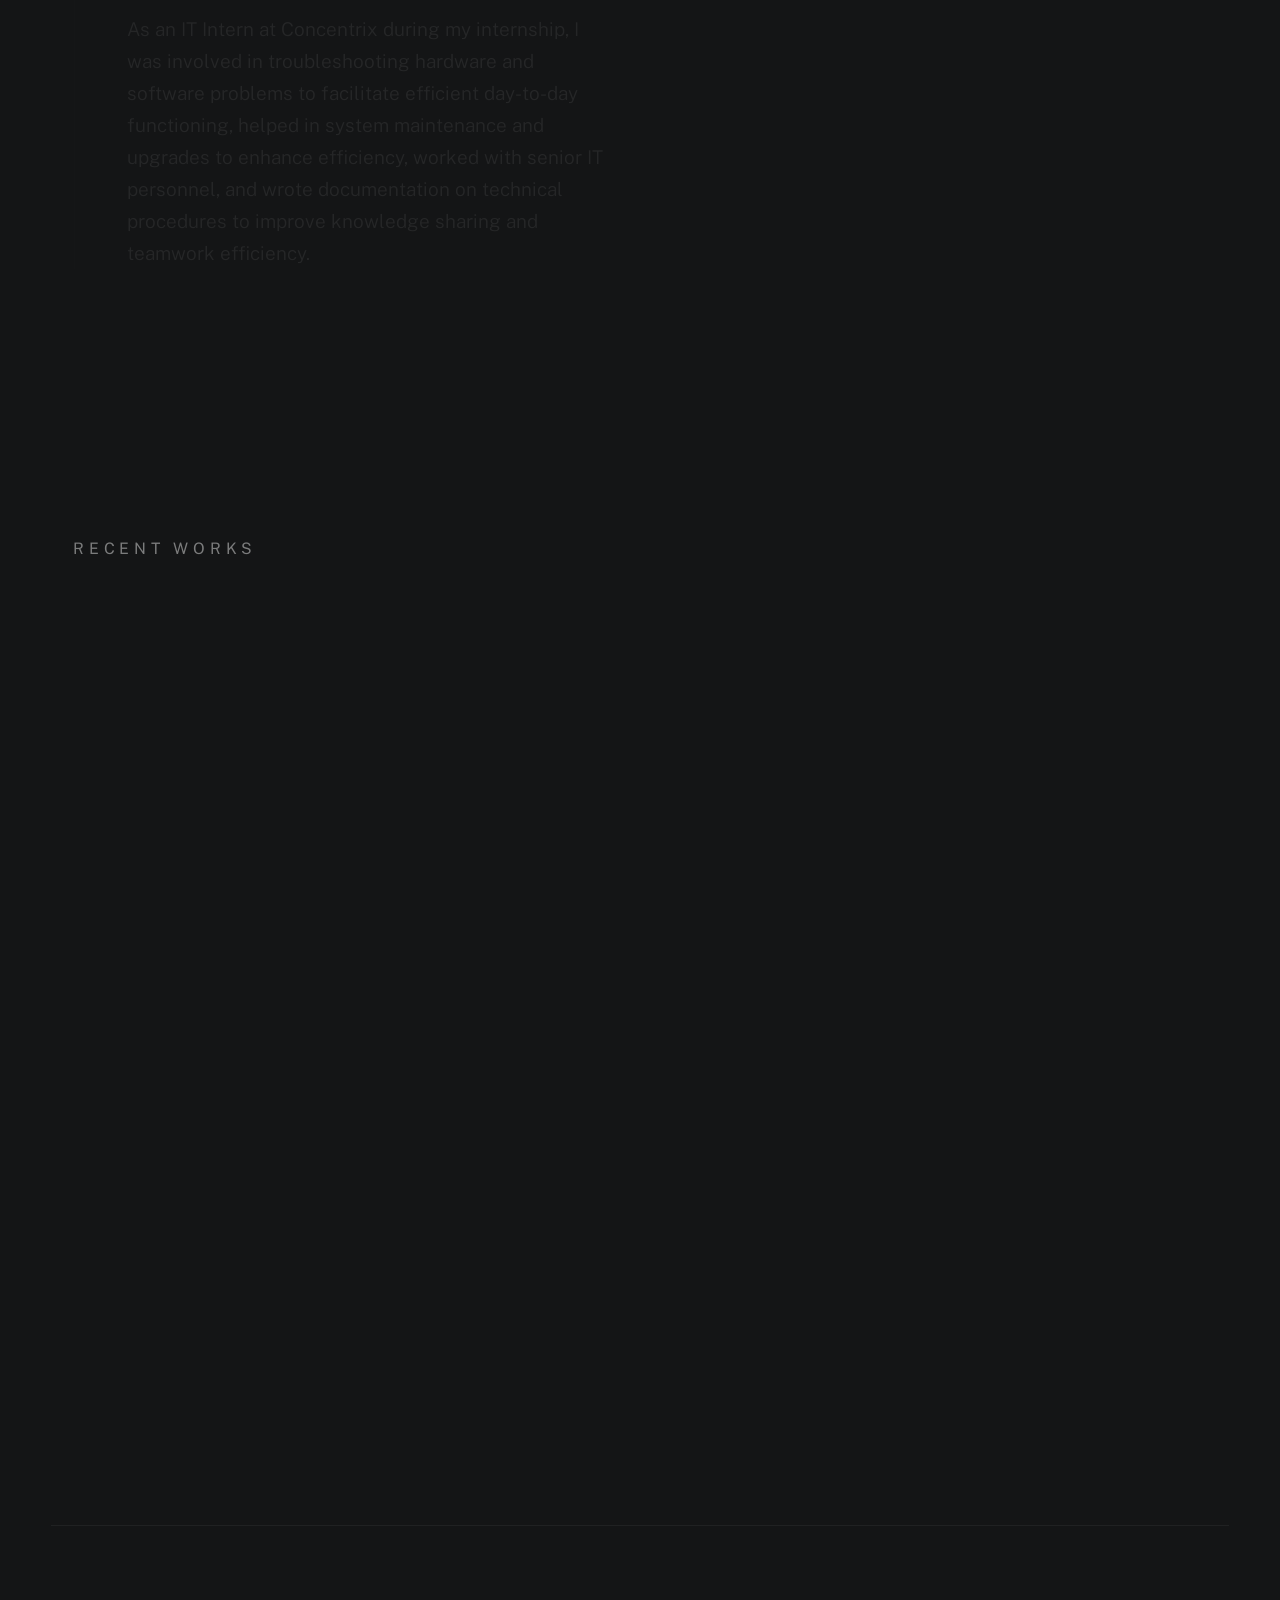
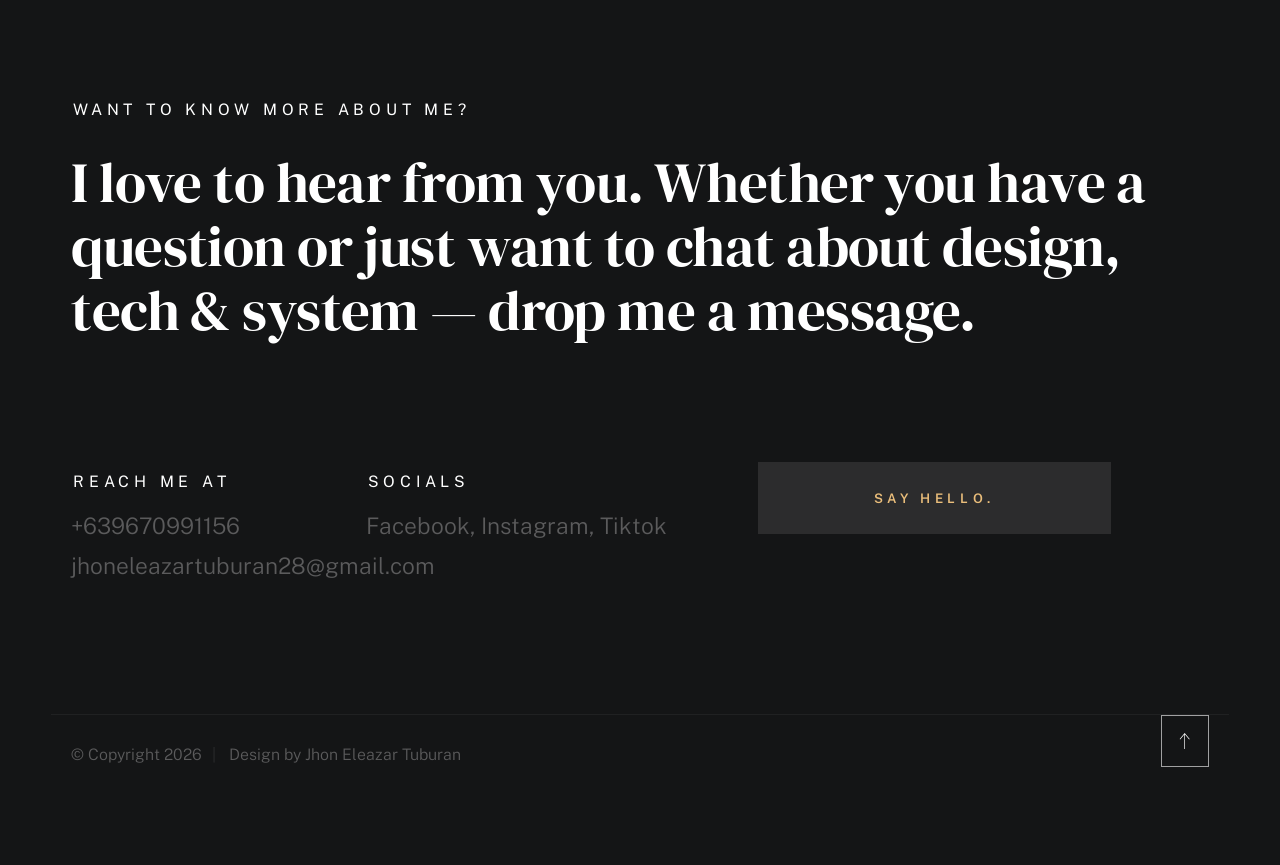
==== commit 67e19619: "Replace 'Illustration' with new skills in list" ====
--- a/index.html
+++ b/index.html
@@ -158,7 +158,9 @@
                             <li>Visual Design</li>
                             <li>UI Design</li>
                             <li>Prototyping</li>
-                            <li>Illustration</li>
+                            <li>Tech Support</li>
+                            <li>IT Operations</li>
+                            <li>IT Systems</li>
                         </ul>
 
                     </div>
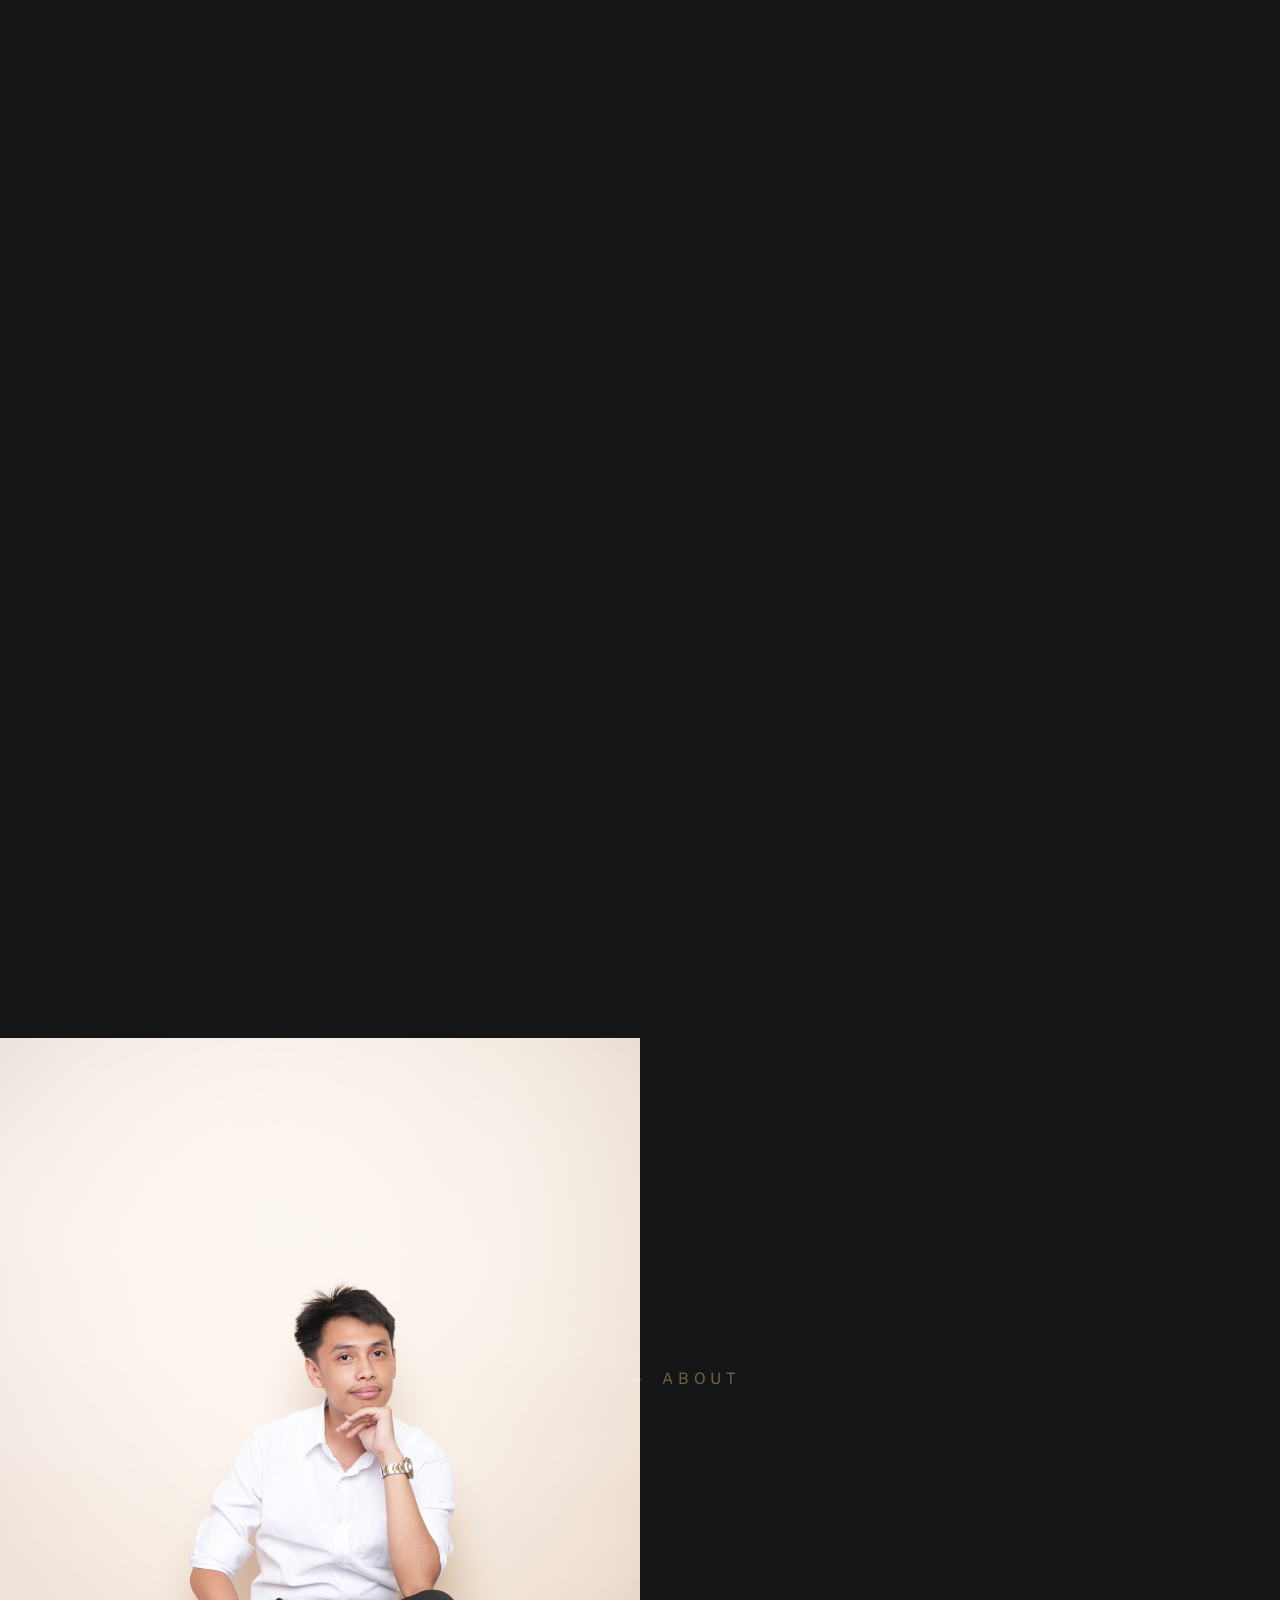
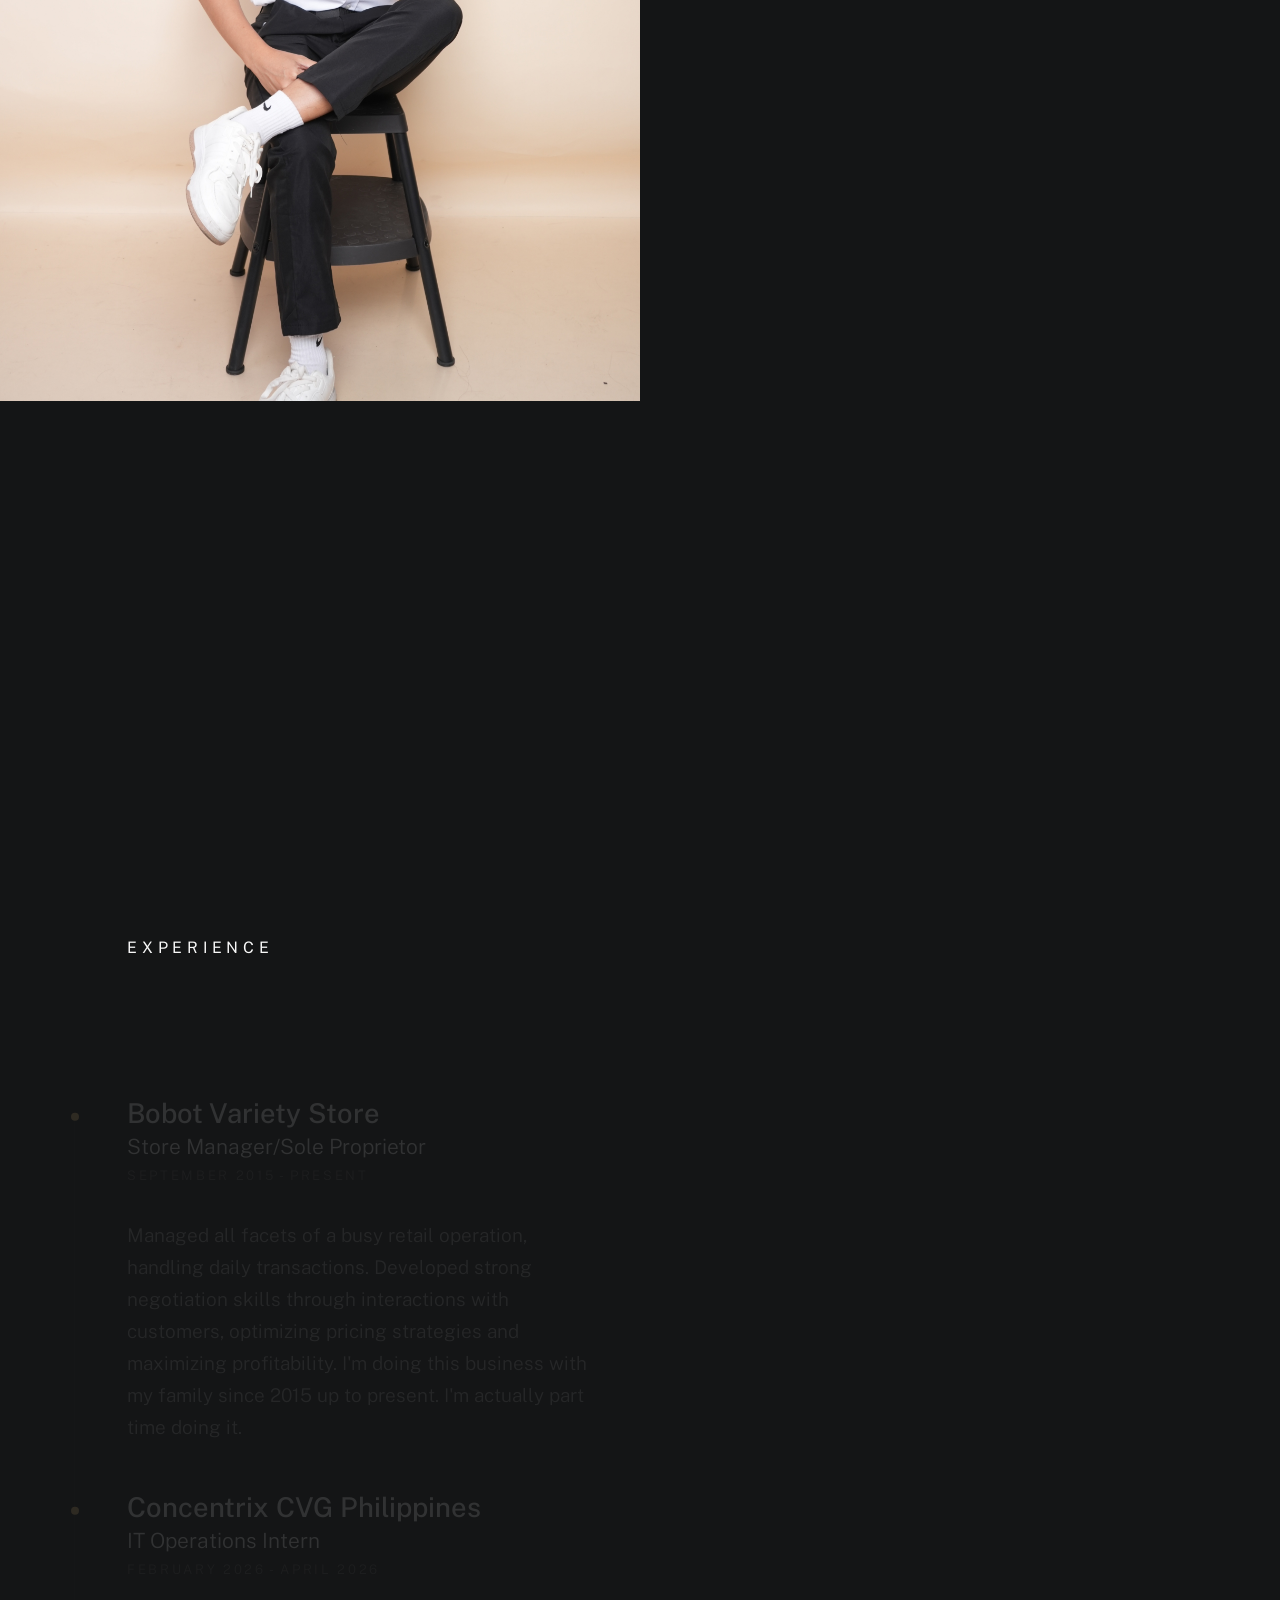
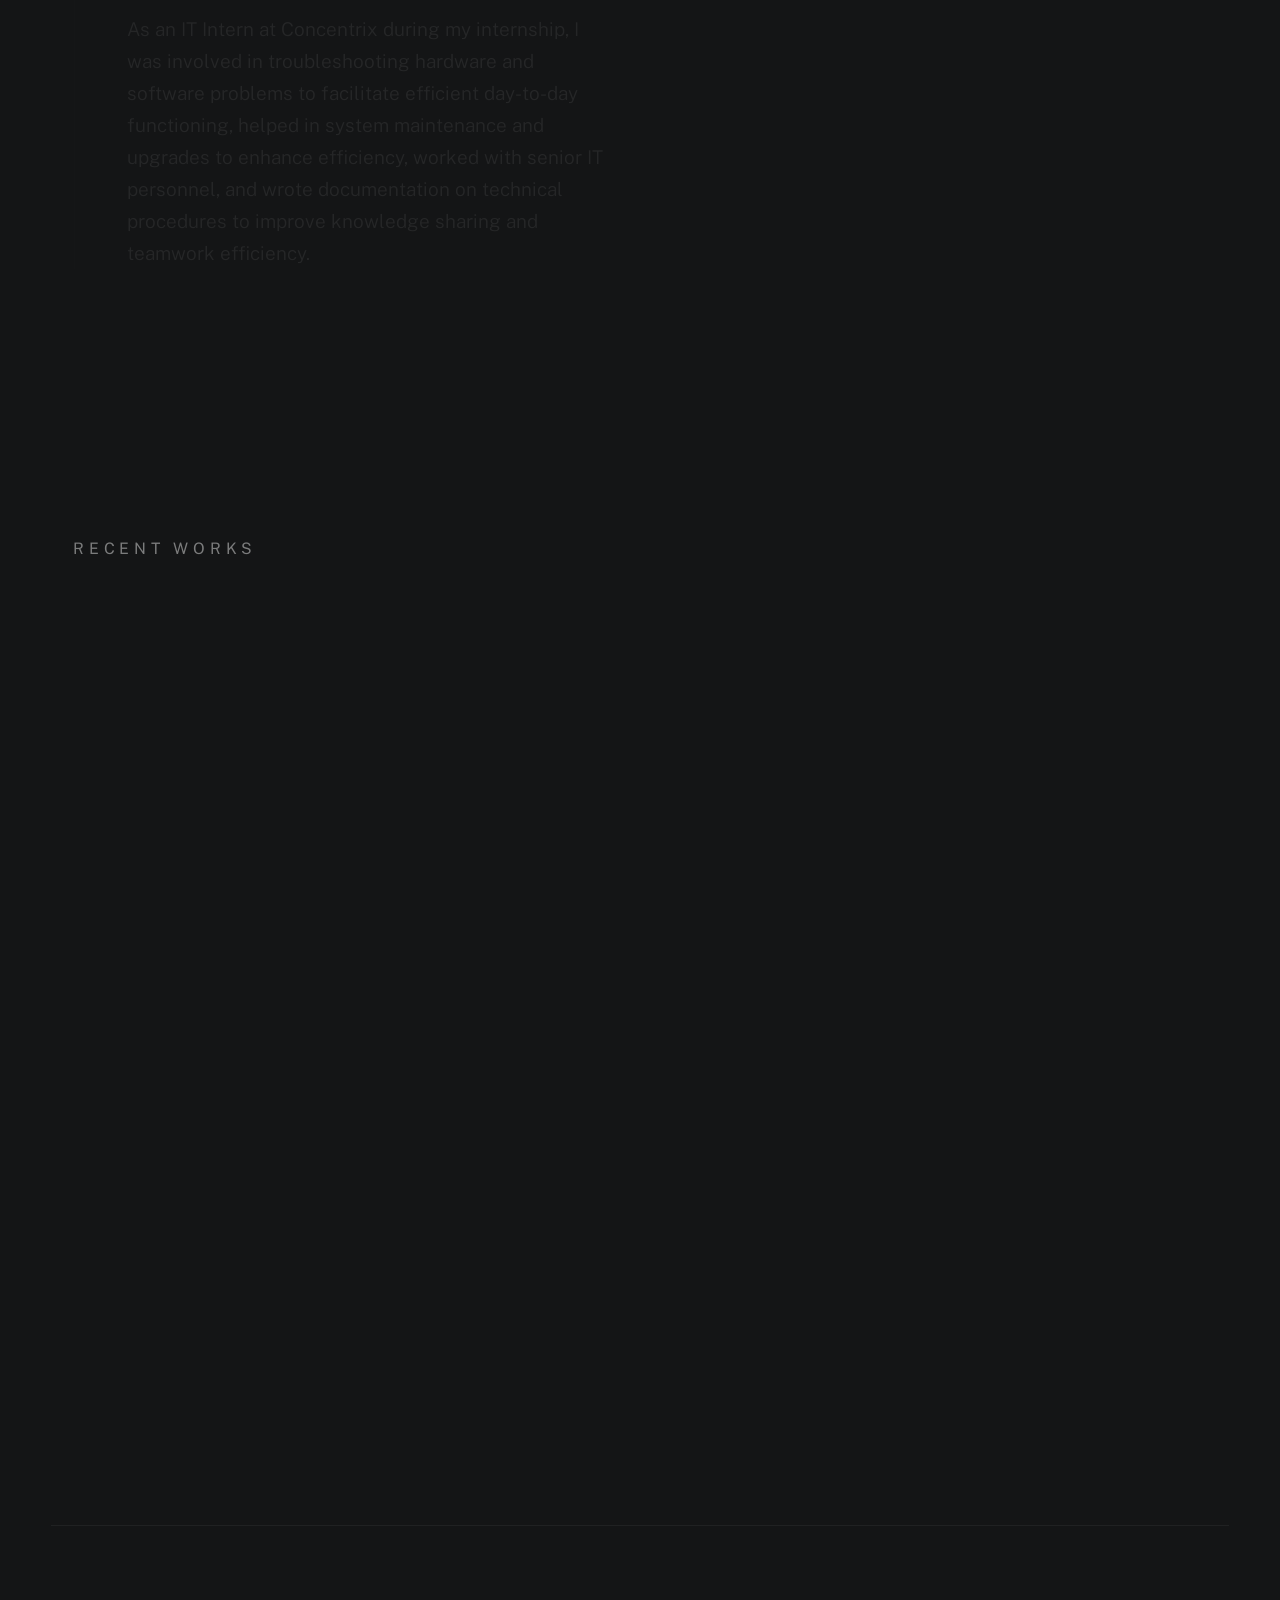
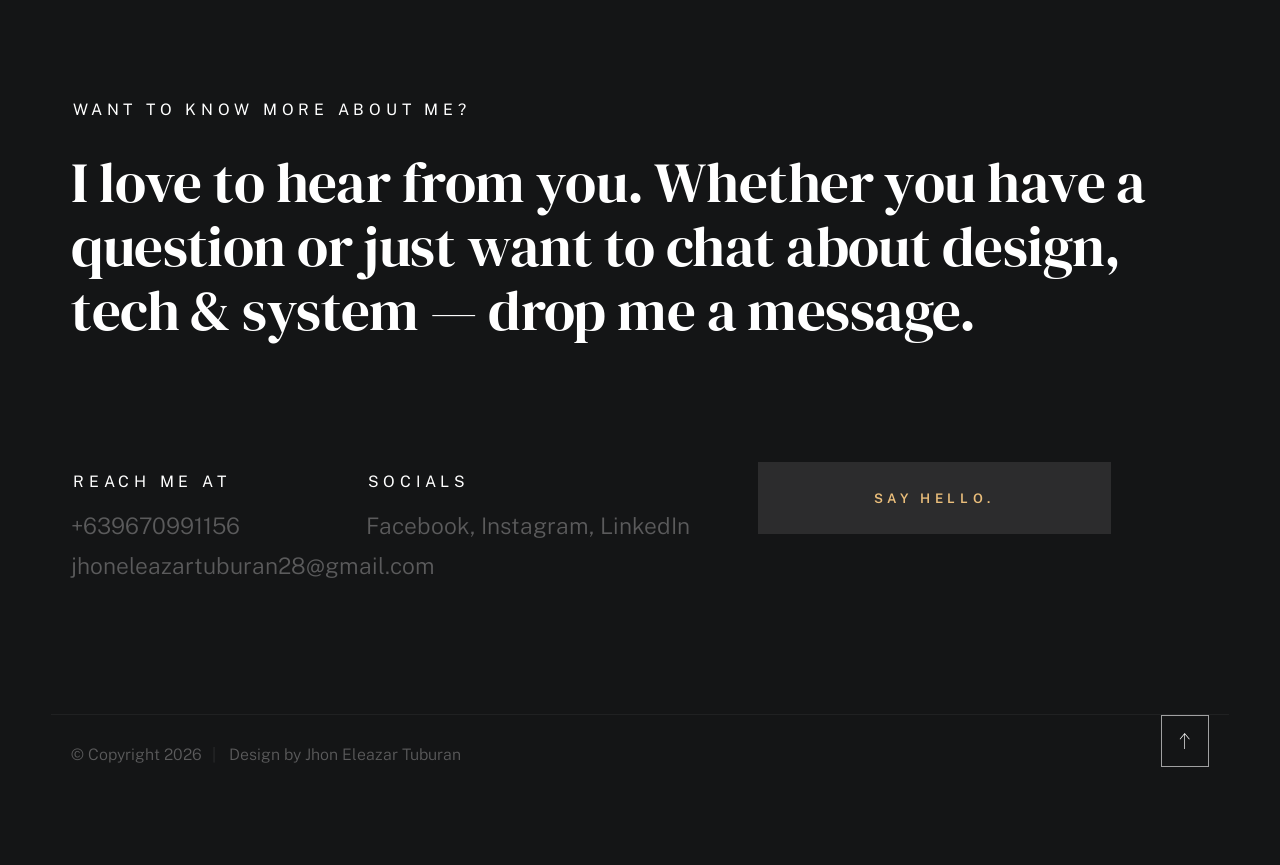
==== commit be82364f: "Update personal information and social links" ====
--- a/index.html
+++ b/index.html
@@ -94,9 +94,9 @@
 
                         <h1 class="text-huge-title">
                             I am Jhon Eleazar, <br>
-                            a digital designer <br>
-                            & frontend <br> 
-                            developer based <br>
+                            an Entry-Level IT <br>
+                            & Junior Frontend <br> 
+                            Developer based <br>
                             in San Mateo, Rizal.
                         </h1>
                     </div>
@@ -104,7 +104,7 @@
                     <ul class="intro-social">
                         <li><a href="https://www.facebook.com/eleazartubers/" target="_blank">Facebook</a></li>
                         <li><a href="https://www.instagram.com/jepphinx/" target="_blank">Instagram</a></li>
-                        <li><a href="https://www.tiktok.com/@choc.lets?_r=1&_t=ZS-93Rud3FNH4z" target="_blank">Tiktok</a></li>
+                        <li><a href="https://www.linkedin.com/in/jhoneleazartuburan" target="_blank">LinkedIn</a></li>
                     </ul>
 
                 </div> <!-- end intro content -->
@@ -516,7 +516,7 @@
                         <ul class="contact-social">
                             <li><a href="https://www.facebook.com/eleazartubers/" target="_blank">Facebook</a></li>
                             <li><a href="https://www.instagram.com/jepphinx/" target="_blank">Instagram</a></li>
-                            <li><a href="https://www.tiktok.com/@choc.lets?_r=1&_t=ZS-93Rud3FNH4z" target="_blank">Tiktok</a></li>
+                            <li><a href="https://www.linkedin.com/in/jhoneleazartuburan" target="_blank">LinkedIn</a></li>
                         </ul>
                     </div>
                     <div class="column lg-4 md-12 contact-block">
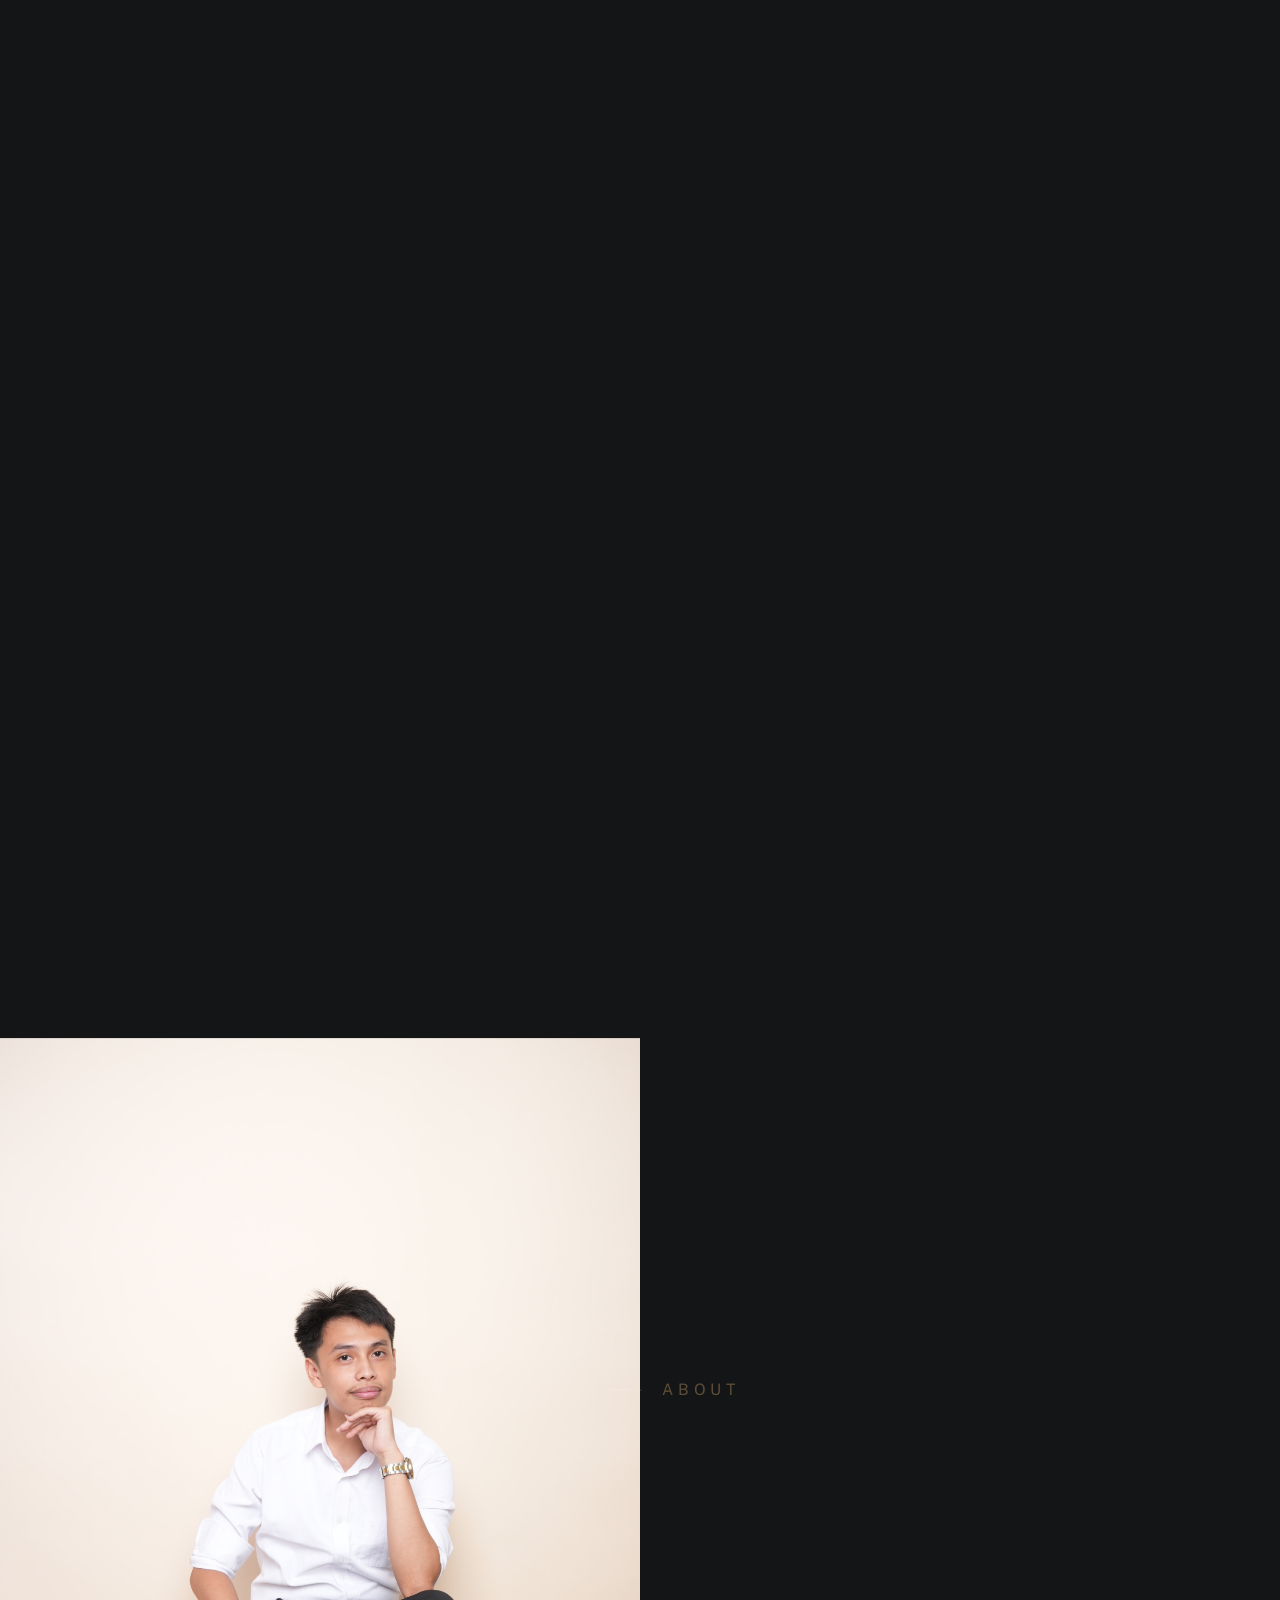
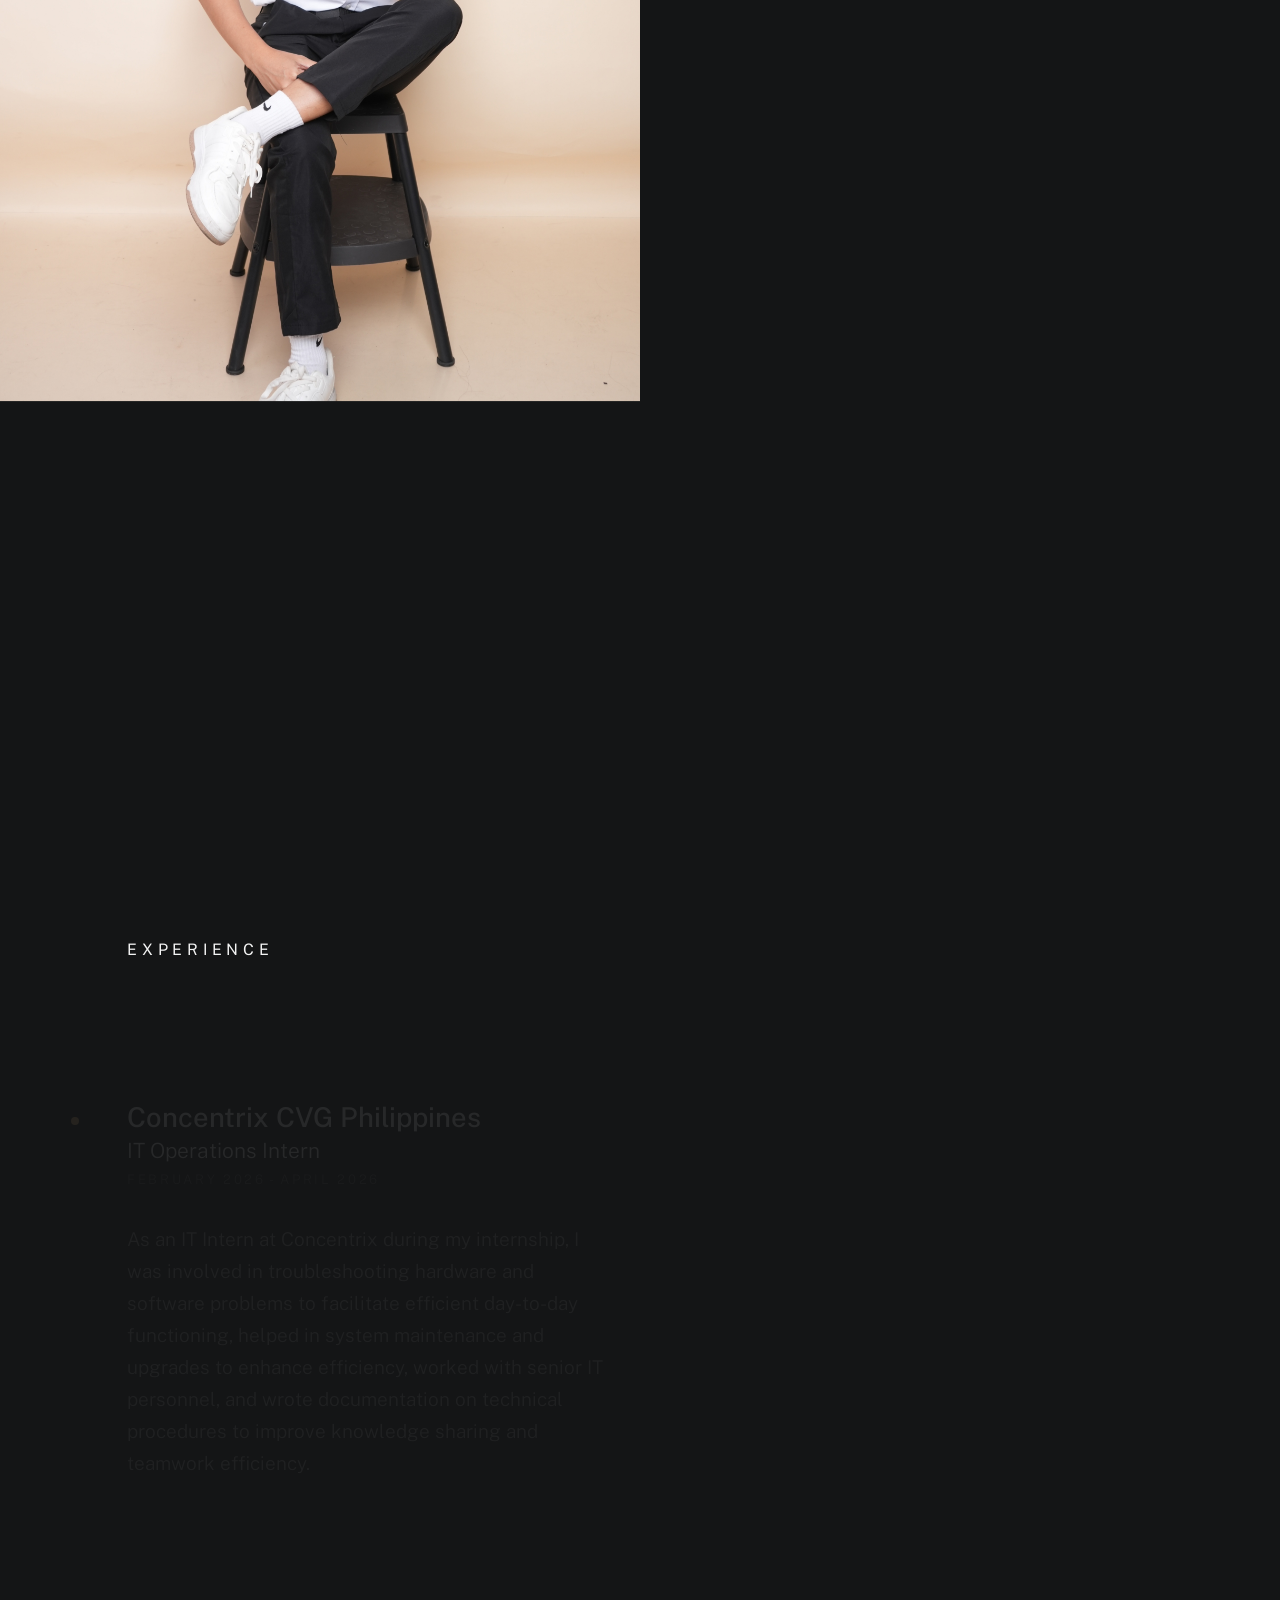
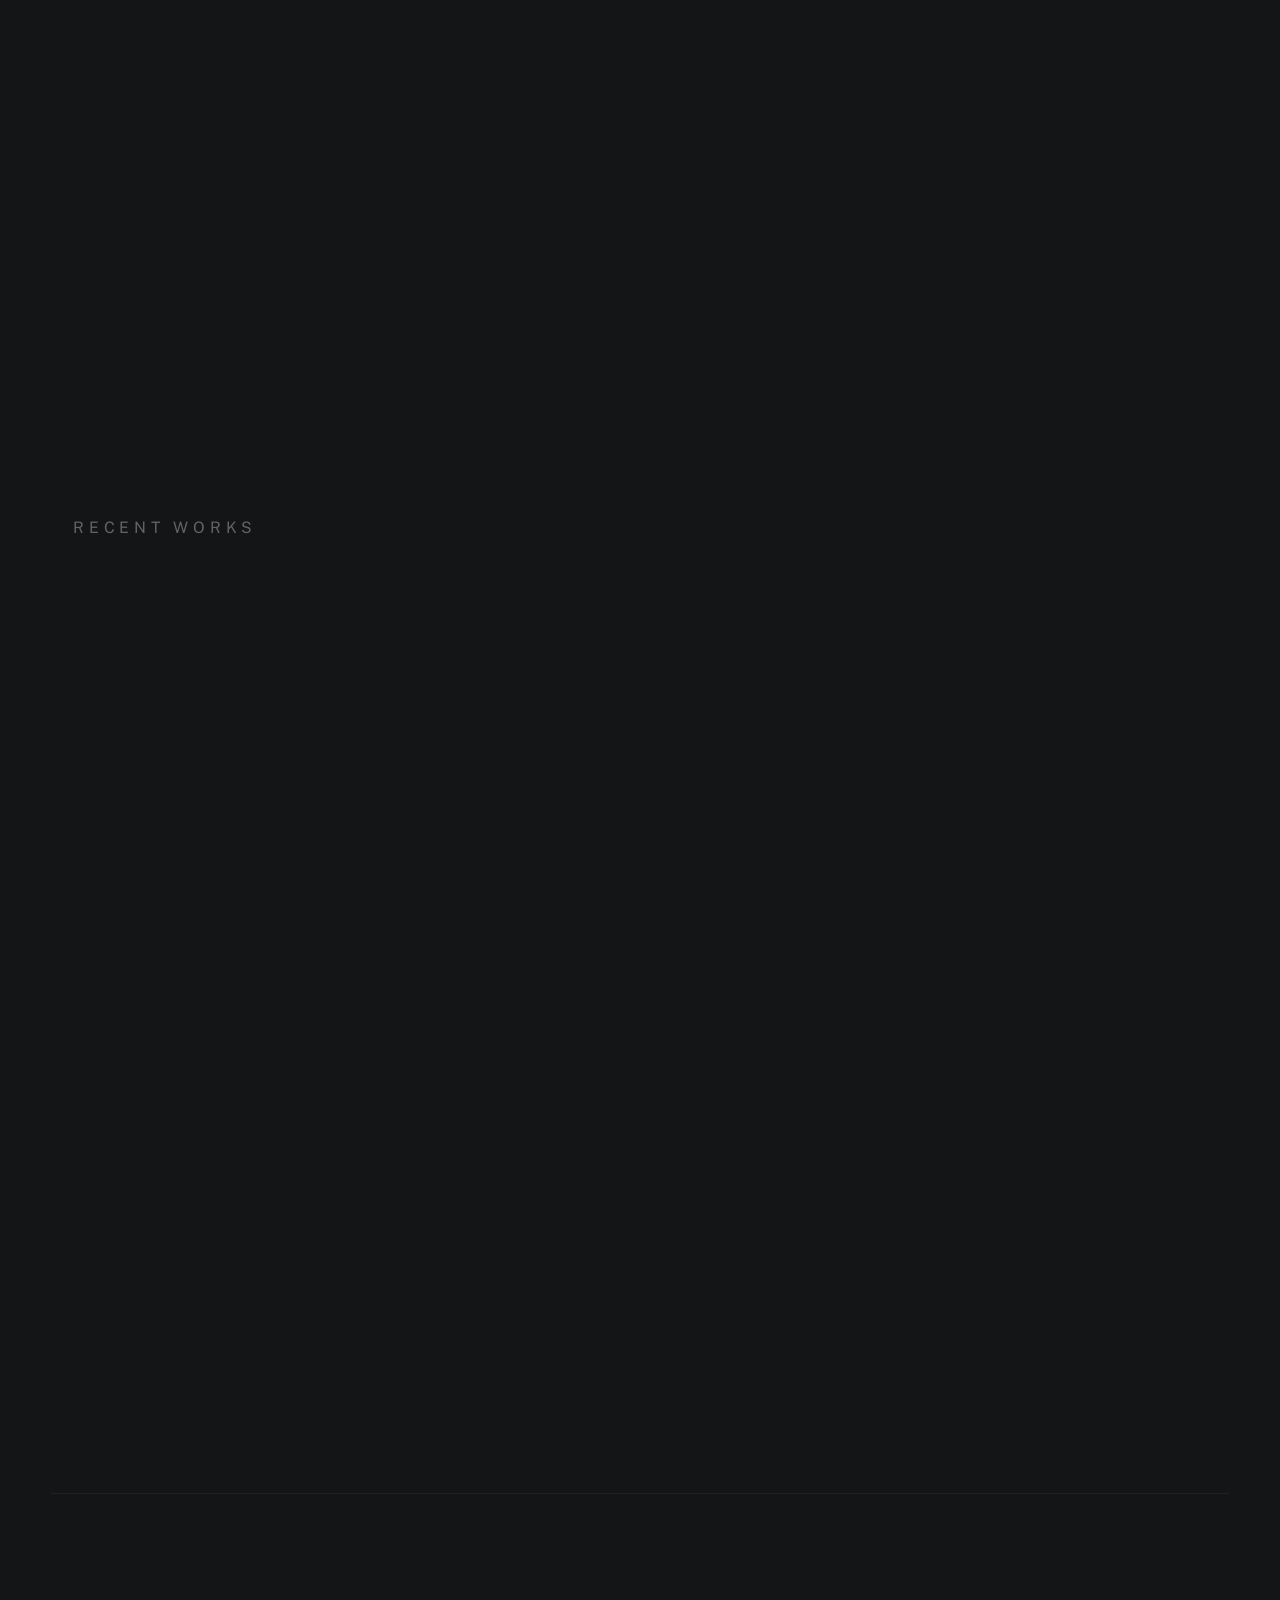
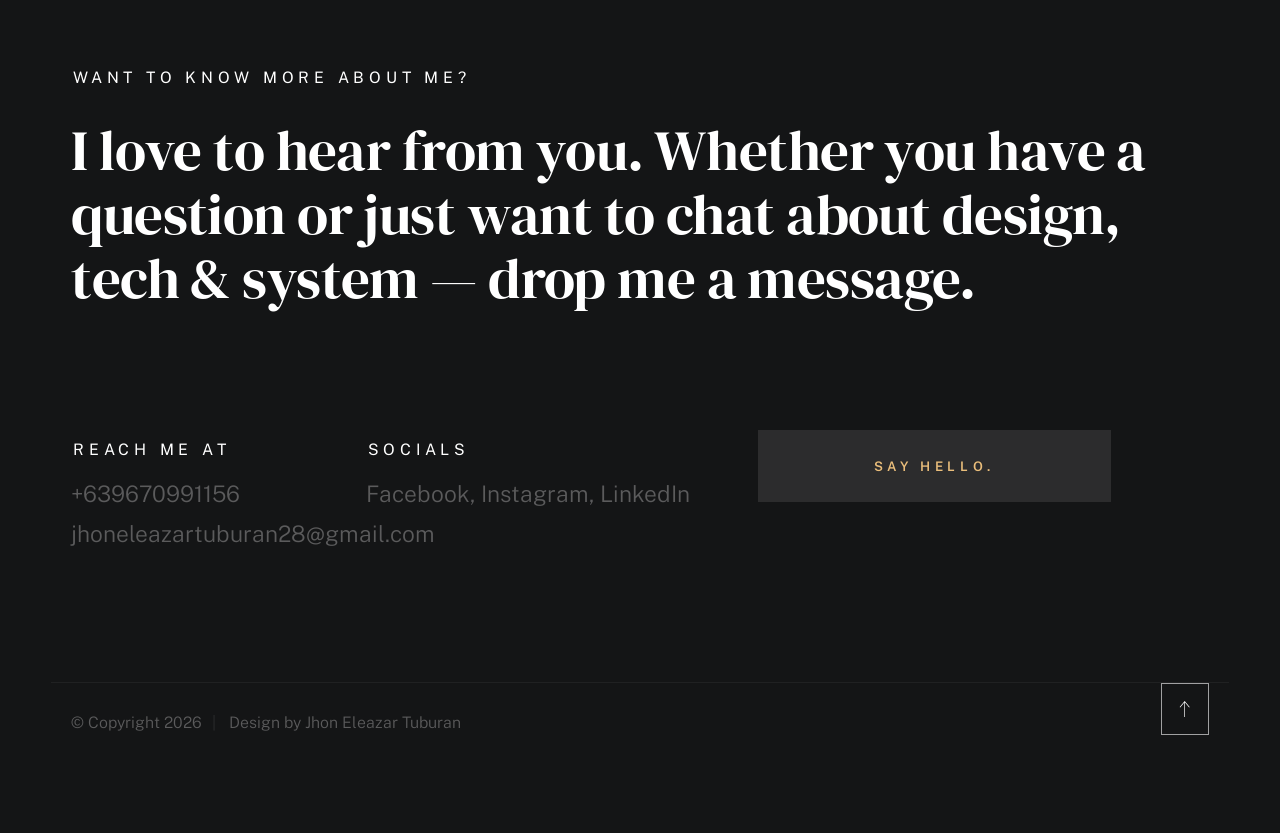
==== commit 77382d55: "Remove Bobot Variety Store experience section Removed experience details for Bobot Variety Store fro" ====
--- a/index.html
+++ b/index.html
@@ -176,23 +176,6 @@
                         </h2>
 
                         <div class="timeline" data-animate-el>
-
-                            <div class="timeline__block">
-                                <div class="timeline__bullet"></div>
-                                <div class="timeline__header">
-                                    <h4 class="timeline__title">Bobot Variety Store</h4>
-                                    <h5 class="timeline__meta">Store Manager/Sole Proprietor</h5>
-                                    <p class="timeline__timeframe">September 2015 - Present</p>
-                                </div>
-                                <div class="timeline__desc">
-                                    <p> Managed all facets of a busy retail operation, handling daily transactions.  
- 
-                                        Developed strong negotiation skills through interactions with customers, optimizing pricing strategies and 
-                                        maximizing profitability.
-
-                                        I'm doing this business with my family since 2015 up to present. I'm actually part time doing it.
-                                </div>
-                            </div>
     
                             <div class="timeline__block">
                                 <div class="timeline__bullet"></div>
